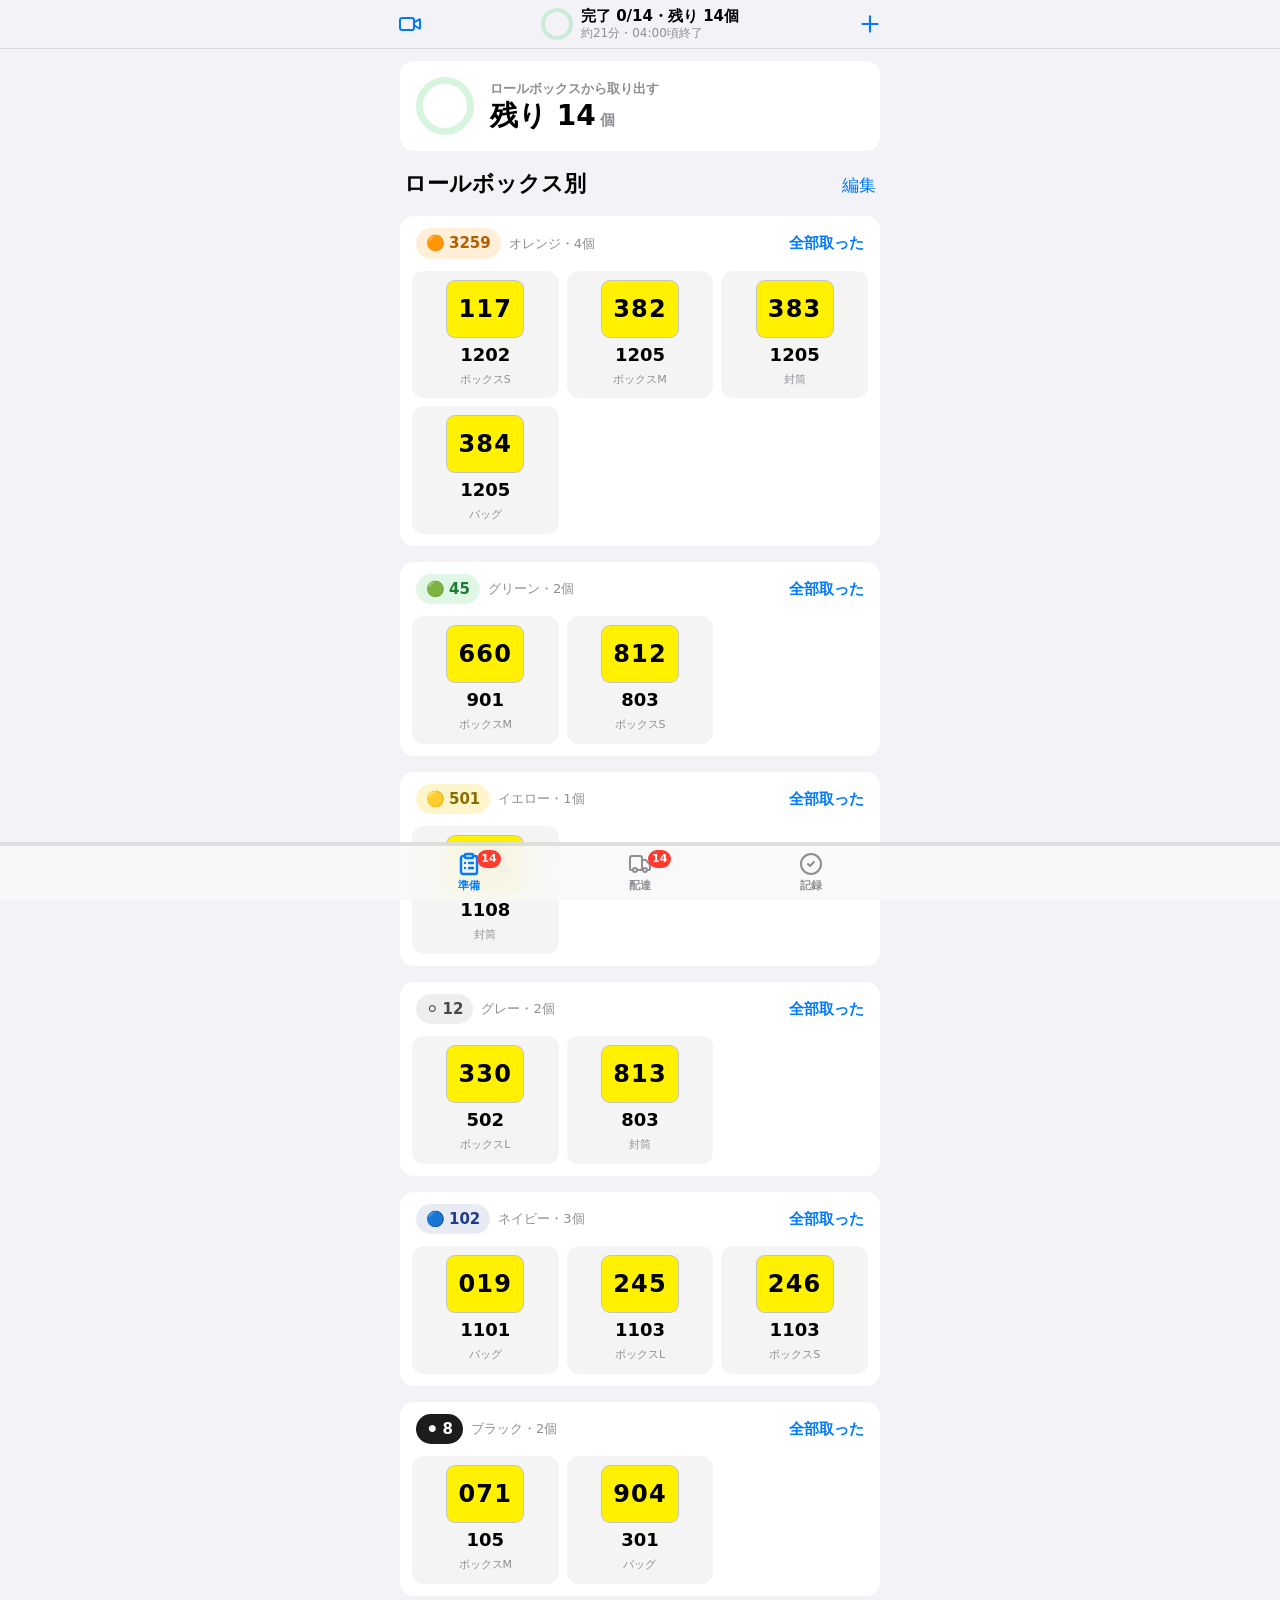
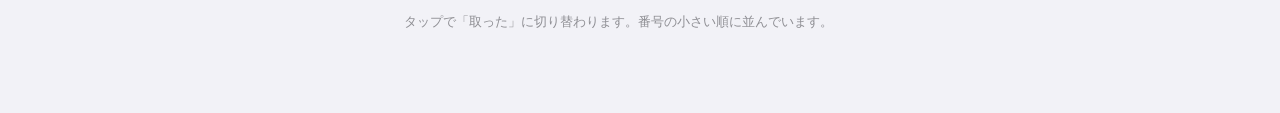
==== index.html @ 6742ce2b "Publish 階数別配達 Co-Authored-By: Claude Opus 5.5 <noreply@anthropic.com> Claude-Session: https://claude" ====
<!doctype html>
<html lang="ja">
  <head>
    <meta charset="UTF-8" />
    <meta name="viewport" content="width=device-width, initial-scale=1, viewport-fit=cover" />
    <meta name="theme-color" content="#F2F2F7" media="(prefers-color-scheme: light)" />
    <meta name="theme-color" content="#000000" media="(prefers-color-scheme: dark)" />
    <!-- iPhone で「ホーム画面に追加」するとアプリのように全画面で開く -->
    <meta name="apple-mobile-web-app-capable" content="yes" />
    <meta name="mobile-web-app-capable" content="yes" />
    <meta name="apple-mobile-web-app-status-bar-style" content="default" />
    <meta name="apple-mobile-web-app-title" content="階数別配達" />
    <link rel="apple-touch-icon" href="./apple-touch-icon.png" />
    <link rel="icon" type="image/svg+xml" href="./icon.svg" />
    <link rel="manifest" href="./manifest.webmanifest" />
    <title>階数別配達</title>
    <script type="module" crossorigin src="./assets/index-P7y5shmk.js"></script>
    <link rel="stylesheet" crossorigin href="./assets/index-oR_0Ncq6.css">
  </head>
  <body>
    <div id="root"></div>
  </body>
</html>
---- assets/index-oR_0Ncq6.css ----
*,:before,:after{--tw-border-spacing-x: 0;--tw-border-spacing-y: 0;--tw-translate-x: 0;--tw-translate-y: 0;--tw-rotate: 0;--tw-skew-x: 0;--tw-skew-y: 0;--tw-scale-x: 1;--tw-scale-y: 1;--tw-pan-x: ;--tw-pan-y: ;--tw-pinch-zoom: ;--tw-scroll-snap-strictness: proximity;--tw-gradient-from-position: ;--tw-gradient-via-position: ;--tw-gradient-to-position: ;--tw-ordinal: ;--tw-slashed-zero: ;--tw-numeric-figure: ;--tw-numeric-spacing: ;--tw-numeric-fraction: ;--tw-ring-inset: ;--tw-ring-offset-width: 0px;--tw-ring-offset-color: #fff;--tw-ring-color: rgb(59 130 246 / .5);--tw-ring-offset-shadow: 0 0 #0000;--tw-ring-shadow: 0 0 #0000;--tw-shadow: 0 0 #0000;--tw-shadow-colored: 0 0 #0000;--tw-blur: ;--tw-brightness: ;--tw-contrast: ;--tw-grayscale: ;--tw-hue-rotate: ;--tw-invert: ;--tw-saturate: ;--tw-sepia: ;--tw-drop-shadow: ;--tw-backdrop-blur: ;--tw-backdrop-brightness: ;--tw-backdrop-contrast: ;--tw-backdrop-grayscale: ;--tw-backdrop-hue-rotate: ;--tw-backdrop-invert: ;--tw-backdrop-opacity: ;--tw-backdrop-saturate: ;--tw-backdrop-sepia: ;--tw-contain-size: ;--tw-contain-layout: ;--tw-contain-paint: ;--tw-contain-style: }::backdrop{--tw-border-spacing-x: 0;--tw-border-spacing-y: 0;--tw-translate-x: 0;--tw-translate-y: 0;--tw-rotate: 0;--tw-skew-x: 0;--tw-skew-y: 0;--tw-scale-x: 1;--tw-scale-y: 1;--tw-pan-x: ;--tw-pan-y: ;--tw-pinch-zoom: ;--tw-scroll-snap-strictness: proximity;--tw-gradient-from-position: ;--tw-gradient-via-position: ;--tw-gradient-to-position: ;--tw-ordinal: ;--tw-slashed-zero: ;--tw-numeric-figure: ;--tw-numeric-spacing: ;--tw-numeric-fraction: ;--tw-ring-inset: ;--tw-ring-offset-width: 0px;--tw-ring-offset-color: #fff;--tw-ring-color: rgb(59 130 246 / .5);--tw-ring-offset-shadow: 0 0 #0000;--tw-ring-shadow: 0 0 #0000;--tw-shadow: 0 0 #0000;--tw-shadow-colored: 0 0 #0000;--tw-blur: ;--tw-brightness: ;--tw-contrast: ;--tw-grayscale: ;--tw-hue-rotate: ;--tw-invert: ;--tw-saturate: ;--tw-sepia: ;--tw-drop-shadow: ;--tw-backdrop-blur: ;--tw-backdrop-brightness: ;--tw-backdrop-contrast: ;--tw-backdrop-grayscale: ;--tw-backdrop-hue-rotate: ;--tw-backdrop-invert: ;--tw-backdrop-opacity: ;--tw-backdrop-saturate: ;--tw-backdrop-sepia: ;--tw-contain-size: ;--tw-contain-layout: ;--tw-contain-paint: ;--tw-contain-style: }*,:before,:after{box-sizing:border-box;border-width:0;border-style:solid;border-color:#e5e7eb}:before,:after{--tw-content: ""}html,:host{line-height:1.5;-webkit-text-size-adjust:100%;-moz-tab-size:4;-o-tab-size:4;tab-size:4;font-family:ui-sans-serif,system-ui,sans-serif,"Apple Color Emoji","Segoe UI Emoji",Segoe UI Symbol,"Noto Color Emoji";font-feature-settings:normal;font-variation-settings:normal;-webkit-tap-highlight-color:transparent}body{margin:0;line-height:inherit}hr{height:0;color:inherit;border-top-width:1px}abbr:where([title]){-webkit-text-decoration:underline dotted;text-decoration:underline dotted}h1,h2,h3,h4,h5,h6{font-size:inherit;font-weight:inherit}a{color:inherit;text-decoration:inherit}b,strong{font-weight:bolder}code,kbd,samp,pre{font-family:ui-monospace,SFMono-Regular,Menlo,Monaco,Consolas,Liberation Mono,Courier New,monospace;font-feature-settings:normal;font-variation-settings:normal;font-size:1em}small{font-size:80%}sub,sup{font-size:75%;line-height:0;position:relative;vertical-align:baseline}sub{bottom:-.25em}sup{top:-.5em}table{text-indent:0;border-color:inherit;border-collapse:collapse}button,input,optgroup,select,textarea{font-family:inherit;font-feature-settings:inherit;font-variation-settings:inherit;font-size:100%;font-weight:inherit;line-height:inherit;letter-spacing:inherit;color:inherit;margin:0;padding:0}button,select{text-transform:none}button,input:where([type=button]),input:where([type=reset]),input:where([type=submit]){-webkit-appearance:button;background-color:transparent;background-image:none}:-moz-focusring{outline:auto}:-moz-ui-invalid{box-shadow:none}progress{vertical-align:baseline}::-webkit-inner-spin-button,::-webkit-outer-spin-button{height:auto}[type=search]{-webkit-appearance:textfield;outline-offset:-2px}::-webkit-search-decoration{-webkit-appearance:none}::-webkit-file-upload-button{-webkit-appearance:button;font:inherit}summary{display:list-item}blockquote,dl,dd,h1,h2,h3,h4,h5,h6,hr,figure,p,pre{margin:0}fieldset{margin:0;padding:0}legend{padding:0}ol,ul,menu{list-style:none;margin:0;padding:0}dialog{padding:0}textarea{resize:vertical}input::-moz-placeholder,textarea::-moz-placeholder{opacity:1;color:#9ca3af}input::placeholder,textarea::placeholder{opacity:1;color:#9ca3af}button,[role=button]{cursor:pointer}:disabled{cursor:default}img,svg,video,canvas,audio,iframe,embed,object{display:block;vertical-align:middle}img,video{max-width:100%;height:auto}[hidden]:where(:not([hidden=until-found])){display:none}.fixed{position:fixed}.absolute{position:absolute}.relative{position:relative}.sticky{position:sticky}.inset-0{top:0;right:0;bottom:0;left:0}.inset-x-0{left:0;right:0}.-left-1\.5{left:-.375rem}.-top-1\.5{top:-.375rem}.bottom-0{bottom:0}.left-1\/2{left:50%}.left-\[22px\]{left:22px}.left-\[2px\]{left:2px}.right-1\.5{right:.375rem}.top-0{top:0}.top-1{top:.25rem}.top-1\.5{top:.375rem}.top-\[2px\]{top:2px}.z-10{z-index:10}.z-30{z-index:30}.z-40{z-index:40}.z-50{z-index:50}.-mx-5{margin-left:-1.25rem;margin-right:-1.25rem}.mx-auto{margin-left:auto;margin-right:auto}.my-1\.5{margin-top:.375rem;margin-bottom:.375rem}.my-3{margin-top:.75rem;margin-bottom:.75rem}.mb-3{margin-bottom:.75rem}.ml-1{margin-left:.25rem}.ml-2{margin-left:.5rem}.mr-3{margin-right:.75rem}.mt-0\.5{margin-top:.125rem}.mt-1{margin-top:.25rem}.mt-2{margin-top:.5rem}.mt-3{margin-top:.75rem}.mt-4{margin-top:1rem}.block{display:block}.inline{display:inline}.flex{display:flex}.inline-flex{display:inline-flex}.grid{display:grid}.contents{display:contents}.hidden{display:none}.h-10{height:2.5rem}.h-11{height:2.75rem}.h-12{height:3rem}.h-14{height:3.5rem}.h-16{height:4rem}.h-6{height:1.5rem}.h-7{height:1.75rem}.h-8{height:2rem}.h-9{height:2.25rem}.h-\[27px\]{height:27px}.h-\[31px\]{height:31px}.h-\[3px\]{height:3px}.h-\[50px\]{height:50px}.h-\[54px\]{height:54px}.h-\[5px\]{height:5px}.h-full{height:100%}.max-h-\[94vh\]{max-height:94vh}.min-h-\[48px\]{min-height:48px}.min-h-screen{min-height:100vh}.w-11{width:2.75rem}.w-12{width:3rem}.w-16{width:4rem}.w-24{width:6rem}.w-6{width:1.5rem}.w-7{width:1.75rem}.w-9{width:2.25rem}.w-\[27px\]{width:27px}.w-\[4\.5rem\]{width:4.5rem}.w-\[51px\]{width:51px}.w-\[calc\(100\%\+2\.5rem\)\]{width:calc(100% + 2.5rem)}.w-\[calc\(100\%-2rem\)\]{width:calc(100% - 2rem)}.w-full{width:100%}.w-px{width:1px}.min-w-0{min-width:0px}.min-w-\[1\.25rem\]{min-width:1.25rem}.min-w-\[18px\]{min-width:18px}.min-w-\[3rem\]{min-width:3rem}.min-w-\[4\.75rem\]{min-width:4.75rem}.max-w-\[320px\]{max-width:320px}.max-w-lg{max-width:32rem}.max-w-md{max-width:28rem}.flex-1{flex:1 1 0%}.shrink-0{flex-shrink:0}.-translate-x-1\/2{--tw-translate-x: -50%;transform:translate(var(--tw-translate-x),var(--tw-translate-y)) rotate(var(--tw-rotate)) skew(var(--tw-skew-x)) skewY(var(--tw-skew-y)) scaleX(var(--tw-scale-x)) scaleY(var(--tw-scale-y))}.rotate-90{--tw-rotate: 90deg;transform:translate(var(--tw-translate-x),var(--tw-translate-y)) rotate(var(--tw-rotate)) skew(var(--tw-skew-x)) skewY(var(--tw-skew-y)) scaleX(var(--tw-scale-x)) scaleY(var(--tw-scale-y))}.transform{transform:translate(var(--tw-translate-x),var(--tw-translate-y)) rotate(var(--tw-rotate)) skew(var(--tw-skew-x)) skewY(var(--tw-skew-y)) scaleX(var(--tw-scale-x)) scaleY(var(--tw-scale-y))}@keyframes spin{to{transform:rotate(360deg)}}.animate-spin{animation:spin 1s linear infinite}.cursor-pointer{cursor:pointer}.resize-none{resize:none}.grid-cols-2{grid-template-columns:repeat(2,minmax(0,1fr))}.grid-cols-3{grid-template-columns:repeat(3,minmax(0,1fr))}.grid-cols-\[1fr_auto_1fr\]{grid-template-columns:1fr auto 1fr}.flex-col{flex-direction:column}.flex-wrap{flex-wrap:wrap}.items-start{align-items:flex-start}.items-end{align-items:flex-end}.items-center{align-items:center}.items-baseline{align-items:baseline}.justify-end{justify-content:flex-end}.justify-center{justify-content:center}.justify-between{justify-content:space-between}.gap-0\.5{gap:.125rem}.gap-1{gap:.25rem}.gap-1\.5{gap:.375rem}.gap-2{gap:.5rem}.gap-3{gap:.75rem}.gap-4{gap:1rem}.gap-\[2px\]{gap:2px}.space-y-1\.5>:not([hidden])~:not([hidden]){--tw-space-y-reverse: 0;margin-top:calc(.375rem * calc(1 - var(--tw-space-y-reverse)));margin-bottom:calc(.375rem * var(--tw-space-y-reverse))}.space-y-2>:not([hidden])~:not([hidden]){--tw-space-y-reverse: 0;margin-top:calc(.5rem * calc(1 - var(--tw-space-y-reverse)));margin-bottom:calc(.5rem * var(--tw-space-y-reverse))}.space-y-3>:not([hidden])~:not([hidden]){--tw-space-y-reverse: 0;margin-top:calc(.75rem * calc(1 - var(--tw-space-y-reverse)));margin-bottom:calc(.75rem * var(--tw-space-y-reverse))}.space-y-4>:not([hidden])~:not([hidden]){--tw-space-y-reverse: 0;margin-top:calc(1rem * calc(1 - var(--tw-space-y-reverse)));margin-bottom:calc(1rem * var(--tw-space-y-reverse))}.space-y-6>:not([hidden])~:not([hidden]){--tw-space-y-reverse: 0;margin-top:calc(1.5rem * calc(1 - var(--tw-space-y-reverse)));margin-bottom:calc(1.5rem * var(--tw-space-y-reverse))}.divide-y>:not([hidden])~:not([hidden]){--tw-divide-y-reverse: 0;border-top-width:calc(1px * calc(1 - var(--tw-divide-y-reverse)));border-bottom-width:calc(1px * var(--tw-divide-y-reverse))}.divide-black\/\[0\.08\]>:not([hidden])~:not([hidden]){border-color:#00000014}.justify-self-start{justify-self:start}.justify-self-end{justify-self:end}.overflow-hidden{overflow:hidden}.overflow-x-auto{overflow-x:auto}.overflow-y-auto{overflow-y:auto}.truncate{overflow:hidden;text-overflow:ellipsis;white-space:nowrap}.rounded-\[10px\]{border-radius:10px}.rounded-\[12px\]{border-radius:12px}.rounded-\[14px\]{border-radius:14px}.rounded-\[20px\]{border-radius:20px}.rounded-\[8px\]{border-radius:8px}.rounded-full{border-radius:9999px}.rounded-t-\[14px\]{border-top-left-radius:14px;border-top-right-radius:14px}.border{border-width:1px}.border-2{border-width:2px}.border-b{border-bottom-width:1px}.border-t{border-top-width:1px}.border-\[\#007AFF\]{--tw-border-opacity: 1;border-color:rgb(0 122 255 / var(--tw-border-opacity, 1))}.border-\[\#FF9500\]{--tw-border-opacity: 1;border-color:rgb(255 149 0 / var(--tw-border-opacity, 1))}.border-black\/10{border-color:#0000001a}.border-orange-200{--tw-border-opacity: 1;border-color:rgb(254 215 170 / var(--tw-border-opacity, 1))}.bg-\[\#007AFF\]{--tw-bg-opacity: 1;background-color:rgb(0 122 255 / var(--tw-bg-opacity, 1))}.bg-\[\#007AFF\]\/10{background-color:#007aff1a}.bg-\[\#1C1C1E\]{--tw-bg-opacity: 1;background-color:rgb(28 28 30 / var(--tw-bg-opacity, 1))}.bg-\[\#1C1C1E\]\/90{background-color:#1c1c1ee6}.bg-\[\#1E3A8A\]\/10{background-color:#1e3a8a1a}.bg-\[\#30B0C7\]{--tw-bg-opacity: 1;background-color:rgb(48 176 199 / var(--tw-bg-opacity, 1))}.bg-\[\#30B0C7\]\/15{background-color:#30b0c726}.bg-\[\#34C759\]{--tw-bg-opacity: 1;background-color:rgb(52 199 89 / var(--tw-bg-opacity, 1))}.bg-\[\#34C759\]\/10{background-color:#34c7591a}.bg-\[\#34C759\]\/15{background-color:#34c75926}.bg-\[\#5856D6\]{--tw-bg-opacity: 1;background-color:rgb(88 86 214 / var(--tw-bg-opacity, 1))}.bg-\[\#767680\]\/20{background-color:#76768033}.bg-\[\#767680\]\/\[0\.06\]{background-color:#7676800f}.bg-\[\#767680\]\/\[0\.08\]{background-color:#76768014}.bg-\[\#767680\]\/\[0\.12\]{background-color:#7676801f}.bg-\[\#8E8E93\]\/15{background-color:#8e8e9326}.bg-\[\#C7C7CC\]{--tw-bg-opacity: 1;background-color:rgb(199 199 204 / var(--tw-bg-opacity, 1))}.bg-\[\#E9E9EB\]{--tw-bg-opacity: 1;background-color:rgb(233 233 235 / var(--tw-bg-opacity, 1))}.bg-\[\#F2F2F7\]{--tw-bg-opacity: 1;background-color:rgb(242 242 247 / var(--tw-bg-opacity, 1))}.bg-\[\#F2F2F7\]\/85{background-color:#f2f2f7d9}.bg-\[\#F2F2F7\]\/90{background-color:#f2f2f7e6}.bg-\[\#F9F9F9\]\/90{background-color:#f9f9f9e6}.bg-\[\#FF3B30\]{--tw-bg-opacity: 1;background-color:rgb(255 59 48 / var(--tw-bg-opacity, 1))}.bg-\[\#FF3B30\]\/10{background-color:#ff3b301a}.bg-\[\#FF9500\]{--tw-bg-opacity: 1;background-color:rgb(255 149 0 / var(--tw-bg-opacity, 1))}.bg-\[\#FF9500\]\/10{background-color:#ff95001a}.bg-\[\#FF9500\]\/15{background-color:#ff950026}.bg-\[\#FFCC00\]\/20{background-color:#fc03}.bg-\[\#fff100\]{--tw-bg-opacity: 1;background-color:rgb(255 241 0 / var(--tw-bg-opacity, 1))}.bg-black\/15{background-color:#00000026}.bg-black\/40{background-color:#0006}.bg-orange-50{--tw-bg-opacity: 1;background-color:rgb(255 247 237 / var(--tw-bg-opacity, 1))}.bg-transparent{background-color:transparent}.bg-white{--tw-bg-opacity: 1;background-color:rgb(255 255 255 / var(--tw-bg-opacity, 1))}.bg-white\/25{background-color:#ffffff40}.bg-white\/95{background-color:#fffffff2}.p-2{padding:.5rem}.p-3{padding:.75rem}.p-4{padding:1rem}.p-6{padding:1.5rem}.p-\[3px\]{padding:3px}.px-1{padding-left:.25rem;padding-right:.25rem}.px-1\.5{padding-left:.375rem;padding-right:.375rem}.px-2{padding-left:.5rem;padding-right:.5rem}.px-2\.5{padding-left:.625rem;padding-right:.625rem}.px-3{padding-left:.75rem;padding-right:.75rem}.px-4{padding-left:1rem;padding-right:1rem}.px-5{padding-left:1.25rem;padding-right:1.25rem}.py-0\.5{padding-top:.125rem;padding-bottom:.125rem}.py-1{padding-top:.25rem;padding-bottom:.25rem}.py-2{padding-top:.5rem;padding-bottom:.5rem}.py-2\.5{padding-top:.625rem;padding-bottom:.625rem}.py-3{padding-top:.75rem;padding-bottom:.75rem}.pb-1{padding-bottom:.25rem}.pb-1\.5{padding-bottom:.375rem}.pb-10{padding-bottom:2.5rem}.pb-2{padding-bottom:.5rem}.pb-3{padding-bottom:.75rem}.pb-\[calc\(env\(safe-area-inset-bottom\)\+8px\)\]{padding-bottom:calc(env(safe-area-inset-bottom) + 8px)}.pb-\[env\(safe-area-inset-bottom\)\]{padding-bottom:env(safe-area-inset-bottom)}.pt-1{padding-top:.25rem}.pt-1\.5{padding-top:.375rem}.pt-16{padding-top:4rem}.pt-2{padding-top:.5rem}.pt-3{padding-top:.75rem}.pt-5{padding-top:1.25rem}.pt-\[env\(safe-area-inset-top\)\]{padding-top:env(safe-area-inset-top)}.text-left{text-align:left}.text-center{text-align:center}.text-right{text-align:right}.font-mono{font-family:ui-monospace,SFMono-Regular,Menlo,Monaco,Consolas,Liberation Mono,Courier New,monospace}.text-2xl{font-size:1.5rem;line-height:2rem}.text-\[11px\]{font-size:11px}.text-\[12px\]{font-size:12px}.text-\[13px\]{font-size:13px}.text-\[14px\]{font-size:14px}.text-\[15px\]{font-size:15px}.text-\[16px\]{font-size:16px}.text-\[17px\]{font-size:17px}.text-\[18px\]{font-size:18px}.text-\[20px\]{font-size:20px}.text-\[22px\]{font-size:22px}.text-\[24px\]{font-size:24px}.text-\[28px\]{font-size:28px}.text-\[34px\]{font-size:34px}.text-\[40px\]{font-size:40px}.text-\[44px\]{font-size:44px}.text-\[48px\]{font-size:48px}.font-black{font-weight:900}.font-bold{font-weight:700}.font-semibold{font-weight:600}.tabular-nums{--tw-numeric-spacing: tabular-nums;font-variant-numeric:var(--tw-ordinal) var(--tw-slashed-zero) var(--tw-numeric-figure) var(--tw-numeric-spacing) var(--tw-numeric-fraction)}.leading-5{line-height:1.25rem}.leading-\[18px\]{line-height:18px}.leading-none{line-height:1}.leading-snug{line-height:1.375}.leading-tight{line-height:1.25}.tracking-tight{letter-spacing:-.025em}.tracking-wider{letter-spacing:.05em}.text-\[\#0062CC\]{--tw-text-opacity: 1;color:rgb(0 98 204 / var(--tw-text-opacity, 1))}.text-\[\#007AFF\]{--tw-text-opacity: 1;color:rgb(0 122 255 / var(--tw-text-opacity, 1))}.text-\[\#0E7C8C\]{--tw-text-opacity: 1;color:rgb(14 124 140 / var(--tw-text-opacity, 1))}.text-\[\#1E3A8A\]{--tw-text-opacity: 1;color:rgb(30 58 138 / var(--tw-text-opacity, 1))}.text-\[\#1E7B34\]{--tw-text-opacity: 1;color:rgb(30 123 52 / var(--tw-text-opacity, 1))}.text-\[\#34C759\]{--tw-text-opacity: 1;color:rgb(52 199 89 / var(--tw-text-opacity, 1))}.text-\[\#3C3C43\]{--tw-text-opacity: 1;color:rgb(60 60 67 / var(--tw-text-opacity, 1))}.text-\[\#3C3C43\]\/70{color:#3c3c43b3}.text-\[\#48484A\]{--tw-text-opacity: 1;color:rgb(72 72 74 / var(--tw-text-opacity, 1))}.text-\[\#8A6D00\]{--tw-text-opacity: 1;color:rgb(138 109 0 / var(--tw-text-opacity, 1))}.text-\[\#8E8E93\]{--tw-text-opacity: 1;color:rgb(142 142 147 / var(--tw-text-opacity, 1))}.text-\[\#AF52DE\]{--tw-text-opacity: 1;color:rgb(175 82 222 / var(--tw-text-opacity, 1))}.text-\[\#B35F00\]{--tw-text-opacity: 1;color:rgb(179 95 0 / var(--tw-text-opacity, 1))}.text-\[\#C7C7CC\]{--tw-text-opacity: 1;color:rgb(199 199 204 / var(--tw-text-opacity, 1))}.text-\[\#D70015\]{--tw-text-opacity: 1;color:rgb(215 0 21 / var(--tw-text-opacity, 1))}.text-\[\#FF3B30\]{--tw-text-opacity: 1;color:rgb(255 59 48 / var(--tw-text-opacity, 1))}.text-\[\#FFD60A\]{--tw-text-opacity: 1;color:rgb(255 214 10 / var(--tw-text-opacity, 1))}.text-black{--tw-text-opacity: 1;color:rgb(0 0 0 / var(--tw-text-opacity, 1))}.text-orange-900{--tw-text-opacity: 1;color:rgb(124 45 18 / var(--tw-text-opacity, 1))}.text-white{--tw-text-opacity: 1;color:rgb(255 255 255 / var(--tw-text-opacity, 1))}.antialiased{-webkit-font-smoothing:antialiased;-moz-osx-font-smoothing:grayscale}.opacity-40{opacity:.4}.opacity-50{opacity:.5}.shadow{--tw-shadow: 0 1px 3px 0 rgb(0 0 0 / .1), 0 1px 2px -1px rgb(0 0 0 / .1);--tw-shadow-colored: 0 1px 3px 0 var(--tw-shadow-color), 0 1px 2px -1px var(--tw-shadow-color);box-shadow:var(--tw-ring-offset-shadow, 0 0 #0000),var(--tw-ring-shadow, 0 0 #0000),var(--tw-shadow)}.shadow-2xl{--tw-shadow: 0 25px 50px -12px rgb(0 0 0 / .25);--tw-shadow-colored: 0 25px 50px -12px var(--tw-shadow-color);box-shadow:var(--tw-ring-offset-shadow, 0 0 #0000),var(--tw-ring-shadow, 0 0 #0000),var(--tw-shadow)}.shadow-\[0_1px_2px_rgba\(0\,0\,0\,0\.04\)\]{--tw-shadow: 0 1px 2px rgba(0,0,0,.04);--tw-shadow-colored: 0 1px 2px var(--tw-shadow-color);box-shadow:var(--tw-ring-offset-shadow, 0 0 #0000),var(--tw-ring-shadow, 0 0 #0000),var(--tw-shadow)}.shadow-sm{--tw-shadow: 0 1px 2px 0 rgb(0 0 0 / .05);--tw-shadow-colored: 0 1px 2px 0 var(--tw-shadow-color);box-shadow:var(--tw-ring-offset-shadow, 0 0 #0000),var(--tw-ring-shadow, 0 0 #0000),var(--tw-shadow)}.shadow-xl{--tw-shadow: 0 20px 25px -5px rgb(0 0 0 / .1), 0 8px 10px -6px rgb(0 0 0 / .1);--tw-shadow-colored: 0 20px 25px -5px var(--tw-shadow-color), 0 8px 10px -6px var(--tw-shadow-color);box-shadow:var(--tw-ring-offset-shadow, 0 0 #0000),var(--tw-ring-shadow, 0 0 #0000),var(--tw-shadow)}.outline-none{outline:2px solid transparent;outline-offset:2px}.ring-1{--tw-ring-offset-shadow: var(--tw-ring-inset) 0 0 0 var(--tw-ring-offset-width) var(--tw-ring-offset-color);--tw-ring-shadow: var(--tw-ring-inset) 0 0 0 calc(1px + var(--tw-ring-offset-width)) var(--tw-ring-color);box-shadow:var(--tw-ring-offset-shadow),var(--tw-ring-shadow),var(--tw-shadow, 0 0 #0000)}.ring-black\/20{--tw-ring-color: rgb(0 0 0 / .2)}.filter{filter:var(--tw-blur) var(--tw-brightness) var(--tw-contrast) var(--tw-grayscale) var(--tw-hue-rotate) var(--tw-invert) var(--tw-saturate) var(--tw-sepia) var(--tw-drop-shadow)}.backdrop-blur-sm{--tw-backdrop-blur: blur(4px);-webkit-backdrop-filter:var(--tw-backdrop-blur) var(--tw-backdrop-brightness) var(--tw-backdrop-contrast) var(--tw-backdrop-grayscale) var(--tw-backdrop-hue-rotate) var(--tw-backdrop-invert) var(--tw-backdrop-opacity) var(--tw-backdrop-saturate) var(--tw-backdrop-sepia);backdrop-filter:var(--tw-backdrop-blur) var(--tw-backdrop-brightness) var(--tw-backdrop-contrast) var(--tw-backdrop-grayscale) var(--tw-backdrop-hue-rotate) var(--tw-backdrop-invert) var(--tw-backdrop-opacity) var(--tw-backdrop-saturate) var(--tw-backdrop-sepia)}.backdrop-blur-xl{--tw-backdrop-blur: blur(24px);-webkit-backdrop-filter:var(--tw-backdrop-blur) var(--tw-backdrop-brightness) var(--tw-backdrop-contrast) var(--tw-backdrop-grayscale) var(--tw-backdrop-hue-rotate) var(--tw-backdrop-invert) var(--tw-backdrop-opacity) var(--tw-backdrop-saturate) var(--tw-backdrop-sepia);backdrop-filter:var(--tw-backdrop-blur) var(--tw-backdrop-brightness) var(--tw-backdrop-contrast) var(--tw-backdrop-grayscale) var(--tw-backdrop-hue-rotate) var(--tw-backdrop-invert) var(--tw-backdrop-opacity) var(--tw-backdrop-saturate) var(--tw-backdrop-sepia)}.transition{transition-property:color,background-color,border-color,text-decoration-color,fill,stroke,opacity,box-shadow,transform,filter,backdrop-filter;transition-timing-function:cubic-bezier(.4,0,.2,1);transition-duration:.15s}.transition-all{transition-property:all;transition-timing-function:cubic-bezier(.4,0,.2,1);transition-duration:.15s}.duration-500{transition-duration:.5s}.\[scrollbar-width\:none\]{scrollbar-width:none}body{background:#f2f2f7}@media (prefers-color-scheme: dark){body{background:#000}}.placeholder\:text-\[\#C7C7CC\]::-moz-placeholder{--tw-text-opacity: 1;color:rgb(199 199 204 / var(--tw-text-opacity, 1))}.placeholder\:text-\[\#C7C7CC\]::placeholder{--tw-text-opacity: 1;color:rgb(199 199 204 / var(--tw-text-opacity, 1))}.placeholder\:text-black\/30::-moz-placeholder{color:#0000004d}.placeholder\:text-black\/30::placeholder{color:#0000004d}.active\:scale-95:active{--tw-scale-x: .95;--tw-scale-y: .95;transform:translate(var(--tw-translate-x),var(--tw-translate-y)) rotate(var(--tw-rotate)) skew(var(--tw-skew-x)) skewY(var(--tw-skew-y)) scaleX(var(--tw-scale-x)) scaleY(var(--tw-scale-y))}.active\:scale-\[0\.98\]:active{--tw-scale-x: .98;--tw-scale-y: .98;transform:translate(var(--tw-translate-x),var(--tw-translate-y)) rotate(var(--tw-rotate)) skew(var(--tw-skew-x)) skewY(var(--tw-skew-y)) scaleX(var(--tw-scale-x)) scaleY(var(--tw-scale-y))}.active\:bg-\[\#E5E5EA\]:active{--tw-bg-opacity: 1;background-color:rgb(229 229 234 / var(--tw-bg-opacity, 1))}.active\:bg-black\/10:active{background-color:#0000001a}.active\:bg-black\/5:active{background-color:#0000000d}.active\:opacity-50:active{opacity:.5}.active\:opacity-60:active{opacity:.6}.active\:opacity-80:active{opacity:.8}.disabled\:text-\[\#C7C7CC\]:disabled{--tw-text-opacity: 1;color:rgb(199 199 204 / var(--tw-text-opacity, 1))}.disabled\:opacity-30:disabled{opacity:.3}.disabled\:opacity-40:disabled{opacity:.4}@media (prefers-color-scheme: dark){.dark\:divide-white\/10>:not([hidden])~:not([hidden]){border-color:#ffffff1a}.dark\:border-orange-400\/30{border-color:#fb923c4d}.dark\:border-white\/10{border-color:#ffffff1a}.dark\:border-white\/15{border-color:#ffffff26}.dark\:bg-\[\#1C1C1E\]{--tw-bg-opacity: 1;background-color:rgb(28 28 30 / var(--tw-bg-opacity, 1))}.dark\:bg-\[\#1C1C1E\]\/90{background-color:#1c1c1ee6}.dark\:bg-\[\#2C2C2E\]{--tw-bg-opacity: 1;background-color:rgb(44 44 46 / var(--tw-bg-opacity, 1))}.dark\:bg-\[\#2C2C2E\]\/95{background-color:#2c2c2ef2}.dark\:bg-\[\#39393D\]{--tw-bg-opacity: 1;background-color:rgb(57 57 61 / var(--tw-bg-opacity, 1))}.dark\:bg-\[\#3A3A3C\]\/95{background-color:#3a3a3cf2}.dark\:bg-\[\#3B82F6\]\/20{background-color:#3b82f633}.dark\:bg-\[\#48484A\]{--tw-bg-opacity: 1;background-color:rgb(72 72 74 / var(--tw-bg-opacity, 1))}.dark\:bg-\[\#636366\]{--tw-bg-opacity: 1;background-color:rgb(99 99 102 / var(--tw-bg-opacity, 1))}.dark\:bg-\[\#767680\]\/15{background-color:#76768026}.dark\:bg-\[\#767680\]\/20{background-color:#76768033}.dark\:bg-\[\#767680\]\/25{background-color:#76768040}.dark\:bg-black{--tw-bg-opacity: 1;background-color:rgb(0 0 0 / var(--tw-bg-opacity, 1))}.dark\:bg-black\/80{background-color:#000c}.dark\:bg-orange-500\/15{background-color:#f9731626}.dark\:bg-white{--tw-bg-opacity: 1;background-color:rgb(255 255 255 / var(--tw-bg-opacity, 1))}.dark\:bg-white\/15{background-color:#ffffff26}.dark\:text-\[\#409CFF\]{--tw-text-opacity: 1;color:rgb(64 156 255 / var(--tw-text-opacity, 1))}.dark\:text-\[\#4CD964\]{--tw-text-opacity: 1;color:rgb(76 217 100 / var(--tw-text-opacity, 1))}.dark\:text-\[\#5FD3E4\]{--tw-text-opacity: 1;color:rgb(95 211 228 / var(--tw-text-opacity, 1))}.dark\:text-\[\#9DBBFF\]{--tw-text-opacity: 1;color:rgb(157 187 255 / var(--tw-text-opacity, 1))}.dark\:text-\[\#D1D1D6\]{--tw-text-opacity: 1;color:rgb(209 209 214 / var(--tw-text-opacity, 1))}.dark\:text-\[\#FF6961\]{--tw-text-opacity: 1;color:rgb(255 105 97 / var(--tw-text-opacity, 1))}.dark\:text-\[\#FFB340\]{--tw-text-opacity: 1;color:rgb(255 179 64 / var(--tw-text-opacity, 1))}.dark\:text-\[\#FFD60A\]{--tw-text-opacity: 1;color:rgb(255 214 10 / var(--tw-text-opacity, 1))}.dark\:text-black{--tw-text-opacity: 1;color:rgb(0 0 0 / var(--tw-text-opacity, 1))}.dark\:text-orange-200{--tw-text-opacity: 1;color:rgb(254 215 170 / var(--tw-text-opacity, 1))}.dark\:text-white{--tw-text-opacity: 1;color:rgb(255 255 255 / var(--tw-text-opacity, 1))}.dark\:text-white\/60{color:#fff9}.dark\:text-white\/80{color:#fffc}.dark\:placeholder\:text-\[\#636366\]::-moz-placeholder{--tw-text-opacity: 1;color:rgb(99 99 102 / var(--tw-text-opacity, 1))}.dark\:placeholder\:text-\[\#636366\]::placeholder{--tw-text-opacity: 1;color:rgb(99 99 102 / var(--tw-text-opacity, 1))}}
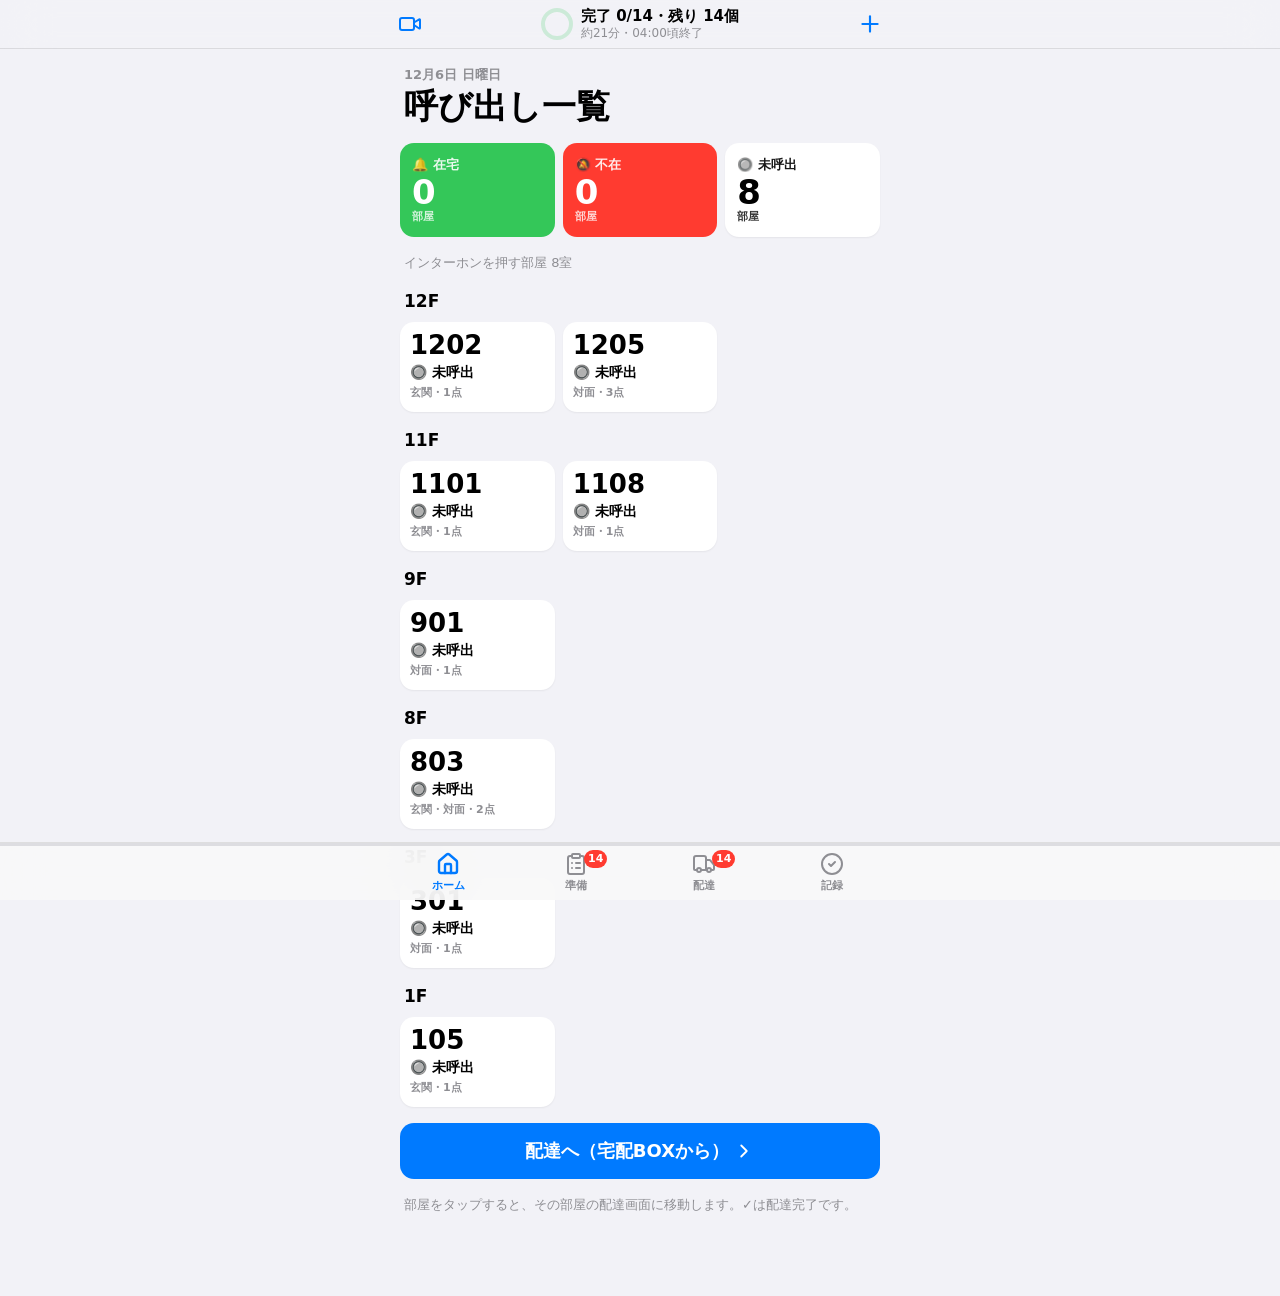
==== commit 3408b03a: "Publish 2026-10-02 23:52" ====
--- a/index.html
+++ b/index.html
@@ -14,8 +14,8 @@
     <link rel="icon" type="image/svg+xml" href="./icon.svg" />
     <link rel="manifest" href="./manifest.webmanifest" />
     <title>階数別配達</title>
-    <script type="module" crossorigin src="./assets/index-P7y5shmk.js"></script>
-    <link rel="stylesheet" crossorigin href="./assets/index-oR_0Ncq6.css">
+    <script type="module" crossorigin src="./assets/index-crag5P_1.js"></script>
+    <link rel="stylesheet" crossorigin href="./assets/index-Aq_hNvlo.css">
   </head>
   <body>
     <div id="root"></div>
--- a/assets/index-Aq_hNvlo.css
+++ b/assets/index-Aq_hNvlo.css
@@ -0,0 +1 @@
+*,:before,:after{--tw-border-spacing-x: 0;--tw-border-spacing-y: 0;--tw-translate-x: 0;--tw-translate-y: 0;--tw-rotate: 0;--tw-skew-x: 0;--tw-skew-y: 0;--tw-scale-x: 1;--tw-scale-y: 1;--tw-pan-x: ;--tw-pan-y: ;--tw-pinch-zoom: ;--tw-scroll-snap-strictness: proximity;--tw-gradient-from-position: ;--tw-gradient-via-position: ;--tw-gradient-to-position: ;--tw-ordinal: ;--tw-slashed-zero: ;--tw-numeric-figure: ;--tw-numeric-spacing: ;--tw-numeric-fraction: ;--tw-ring-inset: ;--tw-ring-offset-width: 0px;--tw-ring-offset-color: #fff;--tw-ring-color: rgb(59 130 246 / .5);--tw-ring-offset-shadow: 0 0 #0000;--tw-ring-shadow: 0 0 #0000;--tw-shadow: 0 0 #0000;--tw-shadow-colored: 0 0 #0000;--tw-blur: ;--tw-brightness: ;--tw-contrast: ;--tw-grayscale: ;--tw-hue-rotate: ;--tw-invert: ;--tw-saturate: ;--tw-sepia: ;--tw-drop-shadow: ;--tw-backdrop-blur: ;--tw-backdrop-brightness: ;--tw-backdrop-contrast: ;--tw-backdrop-grayscale: ;--tw-backdrop-hue-rotate: ;--tw-backdrop-invert: ;--tw-backdrop-opacity: ;--tw-backdrop-saturate: ;--tw-backdrop-sepia: ;--tw-contain-size: ;--tw-contain-layout: ;--tw-contain-paint: ;--tw-contain-style: }::backdrop{--tw-border-spacing-x: 0;--tw-border-spacing-y: 0;--tw-translate-x: 0;--tw-translate-y: 0;--tw-rotate: 0;--tw-skew-x: 0;--tw-skew-y: 0;--tw-scale-x: 1;--tw-scale-y: 1;--tw-pan-x: ;--tw-pan-y: ;--tw-pinch-zoom: ;--tw-scroll-snap-strictness: proximity;--tw-gradient-from-position: ;--tw-gradient-via-position: ;--tw-gradient-to-position: ;--tw-ordinal: ;--tw-slashed-zero: ;--tw-numeric-figure: ;--tw-numeric-spacing: ;--tw-numeric-fraction: ;--tw-ring-inset: ;--tw-ring-offset-width: 0px;--tw-ring-offset-color: #fff;--tw-ring-color: rgb(59 130 246 / .5);--tw-ring-offset-shadow: 0 0 #0000;--tw-ring-shadow: 0 0 #0000;--tw-shadow: 0 0 #0000;--tw-shadow-colored: 0 0 #0000;--tw-blur: ;--tw-brightness: ;--tw-contrast: ;--tw-grayscale: ;--tw-hue-rotate: ;--tw-invert: ;--tw-saturate: ;--tw-sepia: ;--tw-drop-shadow: ;--tw-backdrop-blur: ;--tw-backdrop-brightness: ;--tw-backdrop-contrast: ;--tw-backdrop-grayscale: ;--tw-backdrop-hue-rotate: ;--tw-backdrop-invert: ;--tw-backdrop-opacity: ;--tw-backdrop-saturate: ;--tw-backdrop-sepia: ;--tw-contain-size: ;--tw-contain-layout: ;--tw-contain-paint: ;--tw-contain-style: }*,:before,:after{box-sizing:border-box;border-width:0;border-style:solid;border-color:#e5e7eb}:before,:after{--tw-content: ""}html,:host{line-height:1.5;-webkit-text-size-adjust:100%;-moz-tab-size:4;-o-tab-size:4;tab-size:4;font-family:ui-sans-serif,system-ui,sans-serif,"Apple Color Emoji","Segoe UI Emoji",Segoe UI Symbol,"Noto Color Emoji";font-feature-settings:normal;font-variation-settings:normal;-webkit-tap-highlight-color:transparent}body{margin:0;line-height:inherit}hr{height:0;color:inherit;border-top-width:1px}abbr:where([title]){-webkit-text-decoration:underline dotted;text-decoration:underline dotted}h1,h2,h3,h4,h5,h6{font-size:inherit;font-weight:inherit}a{color:inherit;text-decoration:inherit}b,strong{font-weight:bolder}code,kbd,samp,pre{font-family:ui-monospace,SFMono-Regular,Menlo,Monaco,Consolas,Liberation Mono,Courier New,monospace;font-feature-settings:normal;font-variation-settings:normal;font-size:1em}small{font-size:80%}sub,sup{font-size:75%;line-height:0;position:relative;vertical-align:baseline}sub{bottom:-.25em}sup{top:-.5em}table{text-indent:0;border-color:inherit;border-collapse:collapse}button,input,optgroup,select,textarea{font-family:inherit;font-feature-settings:inherit;font-variation-settings:inherit;font-size:100%;font-weight:inherit;line-height:inherit;letter-spacing:inherit;color:inherit;margin:0;padding:0}button,select{text-transform:none}button,input:where([type=button]),input:where([type=reset]),input:where([type=submit]){-webkit-appearance:button;background-color:transparent;background-image:none}:-moz-focusring{outline:auto}:-moz-ui-invalid{box-shadow:none}progress{vertical-align:baseline}::-webkit-inner-spin-button,::-webkit-outer-spin-button{height:auto}[type=search]{-webkit-appearance:textfield;outline-offset:-2px}::-webkit-search-decoration{-webkit-appearance:none}::-webkit-file-upload-button{-webkit-appearance:button;font:inherit}summary{display:list-item}blockquote,dl,dd,h1,h2,h3,h4,h5,h6,hr,figure,p,pre{margin:0}fieldset{margin:0;padding:0}legend{padding:0}ol,ul,menu{list-style:none;margin:0;padding:0}dialog{padding:0}textarea{resize:vertical}input::-moz-placeholder,textarea::-moz-placeholder{opacity:1;color:#9ca3af}input::placeholder,textarea::placeholder{opacity:1;color:#9ca3af}button,[role=button]{cursor:pointer}:disabled{cursor:default}img,svg,video,canvas,audio,iframe,embed,object{display:block;vertical-align:middle}img,video{max-width:100%;height:auto}[hidden]:where(:not([hidden=until-found])){display:none}.fixed{position:fixed}.absolute{position:absolute}.relative{position:relative}.sticky{position:sticky}.inset-0{top:0;right:0;bottom:0;left:0}.inset-x-0{left:0;right:0}.-left-1\.5{left:-.375rem}.-top-1\.5{top:-.375rem}.bottom-0{bottom:0}.bottom-2{bottom:.5rem}.left-1\/2{left:50%}.left-\[22px\]{left:22px}.left-\[2px\]{left:2px}.right-1\.5{right:.375rem}.right-2{right:.5rem}.top-0{top:0}.top-1{top:.25rem}.top-1\.5{top:.375rem}.top-\[2px\]{top:2px}.z-10{z-index:10}.z-30{z-index:30}.z-40{z-index:40}.z-50{z-index:50}.-mx-5{margin-left:-1.25rem;margin-right:-1.25rem}.mx-auto{margin-left:auto;margin-right:auto}.my-1\.5{margin-top:.375rem;margin-bottom:.375rem}.my-3{margin-top:.75rem;margin-bottom:.75rem}.mb-3{margin-bottom:.75rem}.ml-1{margin-left:.25rem}.ml-2{margin-left:.5rem}.mr-3{margin-right:.75rem}.mt-0\.5{margin-top:.125rem}.mt-1{margin-top:.25rem}.mt-2{margin-top:.5rem}.mt-3{margin-top:.75rem}.mt-4{margin-top:1rem}.block{display:block}.inline{display:inline}.flex{display:flex}.inline-flex{display:inline-flex}.grid{display:grid}.contents{display:contents}.hidden{display:none}.h-10{height:2.5rem}.h-11{height:2.75rem}.h-12{height:3rem}.h-14{height:3.5rem}.h-16{height:4rem}.h-6{height:1.5rem}.h-7{height:1.75rem}.h-8{height:2rem}.h-9{height:2.25rem}.h-\[27px\]{height:27px}.h-\[31px\]{height:31px}.h-\[3px\]{height:3px}.h-\[50px\]{height:50px}.h-\[54px\]{height:54px}.h-\[5px\]{height:5px}.h-full{height:100%}.max-h-\[94vh\]{max-height:94vh}.min-h-\[48px\]{min-height:48px}.min-h-screen{min-height:100vh}.w-11{width:2.75rem}.w-12{width:3rem}.w-16{width:4rem}.w-24{width:6rem}.w-6{width:1.5rem}.w-7{width:1.75rem}.w-9{width:2.25rem}.w-\[27px\]{width:27px}.w-\[4\.5rem\]{width:4.5rem}.w-\[51px\]{width:51px}.w-\[calc\(100\%\+2\.5rem\)\]{width:calc(100% + 2.5rem)}.w-\[calc\(100\%-2rem\)\]{width:calc(100% - 2rem)}.w-full{width:100%}.w-px{width:1px}.min-w-0{min-width:0px}.min-w-\[1\.25rem\]{min-width:1.25rem}.min-w-\[18px\]{min-width:18px}.min-w-\[3rem\]{min-width:3rem}.min-w-\[4\.75rem\]{min-width:4.75rem}.max-w-\[320px\]{max-width:320px}.max-w-lg{max-width:32rem}.max-w-md{max-width:28rem}.flex-1{flex:1 1 0%}.shrink-0{flex-shrink:0}.-translate-x-1\/2{--tw-translate-x: -50%;transform:translate(var(--tw-translate-x),var(--tw-translate-y)) rotate(var(--tw-rotate)) skew(var(--tw-skew-x)) skewY(var(--tw-skew-y)) scaleX(var(--tw-scale-x)) scaleY(var(--tw-scale-y))}.transform{transform:translate(var(--tw-translate-x),var(--tw-translate-y)) rotate(var(--tw-rotate)) skew(var(--tw-skew-x)) skewY(var(--tw-skew-y)) scaleX(var(--tw-scale-x)) scaleY(var(--tw-scale-y))}@keyframes spin{to{transform:rotate(360deg)}}.animate-spin{animation:spin 1s linear infinite}.cursor-pointer{cursor:pointer}.resize-none{resize:none}.list-decimal{list-style-type:decimal}.grid-cols-2{grid-template-columns:repeat(2,minmax(0,1fr))}.grid-cols-3{grid-template-columns:repeat(3,minmax(0,1fr))}.grid-cols-4{grid-template-columns:repeat(4,minmax(0,1fr))}.grid-cols-\[1fr_auto_1fr\]{grid-template-columns:1fr auto 1fr}.flex-col{flex-direction:column}.flex-wrap{flex-wrap:wrap}.items-start{align-items:flex-start}.items-end{align-items:flex-end}.items-center{align-items:center}.items-baseline{align-items:baseline}.justify-end{justify-content:flex-end}.justify-center{justify-content:center}.justify-between{justify-content:space-between}.gap-0\.5{gap:.125rem}.gap-1{gap:.25rem}.gap-1\.5{gap:.375rem}.gap-2{gap:.5rem}.gap-3{gap:.75rem}.gap-4{gap:1rem}.gap-\[2px\]{gap:2px}.space-y-1>:not([hidden])~:not([hidden]){--tw-space-y-reverse: 0;margin-top:calc(.25rem * calc(1 - var(--tw-space-y-reverse)));margin-bottom:calc(.25rem * var(--tw-space-y-reverse))}.space-y-1\.5>:not([hidden])~:not([hidden]){--tw-space-y-reverse: 0;margin-top:calc(.375rem * calc(1 - var(--tw-space-y-reverse)));margin-bottom:calc(.375rem * var(--tw-space-y-reverse))}.space-y-2>:not([hidden])~:not([hidden]){--tw-space-y-reverse: 0;margin-top:calc(.5rem * calc(1 - var(--tw-space-y-reverse)));margin-bottom:calc(.5rem * var(--tw-space-y-reverse))}.space-y-3>:not([hidden])~:not([hidden]){--tw-space-y-reverse: 0;margin-top:calc(.75rem * calc(1 - var(--tw-space-y-reverse)));margin-bottom:calc(.75rem * var(--tw-space-y-reverse))}.space-y-4>:not([hidden])~:not([hidden]){--tw-space-y-reverse: 0;margin-top:calc(1rem * calc(1 - var(--tw-space-y-reverse)));margin-bottom:calc(1rem * var(--tw-space-y-reverse))}.space-y-6>:not([hidden])~:not([hidden]){--tw-space-y-reverse: 0;margin-top:calc(1.5rem * calc(1 - var(--tw-space-y-reverse)));margin-bottom:calc(1.5rem * var(--tw-space-y-reverse))}.divide-y>:not([hidden])~:not([hidden]){--tw-divide-y-reverse: 0;border-top-width:calc(1px * calc(1 - var(--tw-divide-y-reverse)));border-bottom-width:calc(1px * var(--tw-divide-y-reverse))}.divide-black\/\[0\.08\]>:not([hidden])~:not([hidden]){border-color:#00000014}.justify-self-start{justify-self:start}.justify-self-end{justify-self:end}.overflow-hidden{overflow:hidden}.overflow-x-auto{overflow-x:auto}.overflow-y-auto{overflow-y:auto}.truncate{overflow:hidden;text-overflow:ellipsis;white-space:nowrap}.rounded-\[10px\]{border-radius:10px}.rounded-\[12px\]{border-radius:12px}.rounded-\[14px\]{border-radius:14px}.rounded-\[20px\]{border-radius:20px}.rounded-\[8px\]{border-radius:8px}.rounded-full{border-radius:9999px}.rounded-t-\[14px\]{border-top-left-radius:14px;border-top-right-radius:14px}.border{border-width:1px}.border-2{border-width:2px}.border-b{border-bottom-width:1px}.border-t{border-top-width:1px}.border-\[\#007AFF\]{--tw-border-opacity: 1;border-color:rgb(0 122 255 / var(--tw-border-opacity, 1))}.border-\[\#FF9500\]{--tw-border-opacity: 1;border-color:rgb(255 149 0 / var(--tw-border-opacity, 1))}.border-black\/10{border-color:#0000001a}.border-orange-200{--tw-border-opacity: 1;border-color:rgb(254 215 170 / var(--tw-border-opacity, 1))}.bg-\[\#007AFF\]{--tw-bg-opacity: 1;background-color:rgb(0 122 255 / var(--tw-bg-opacity, 1))}.bg-\[\#007AFF\]\/10{background-color:#007aff1a}.bg-\[\#1C1C1E\]{--tw-bg-opacity: 1;background-color:rgb(28 28 30 / var(--tw-bg-opacity, 1))}.bg-\[\#1C1C1E\]\/90{background-color:#1c1c1ee6}.bg-\[\#1E3A8A\]\/10{background-color:#1e3a8a1a}.bg-\[\#30B0C7\]{--tw-bg-opacity: 1;background-color:rgb(48 176 199 / var(--tw-bg-opacity, 1))}.bg-\[\#30B0C7\]\/15{background-color:#30b0c726}.bg-\[\#34C759\]{--tw-bg-opacity: 1;background-color:rgb(52 199 89 / var(--tw-bg-opacity, 1))}.bg-\[\#34C759\]\/10{background-color:#34c7591a}.bg-\[\#34C759\]\/15{background-color:#34c75926}.bg-\[\#5856D6\]{--tw-bg-opacity: 1;background-color:rgb(88 86 214 / var(--tw-bg-opacity, 1))}.bg-\[\#767680\]\/20{background-color:#76768033}.bg-\[\#767680\]\/\[0\.06\]{background-color:#7676800f}.bg-\[\#767680\]\/\[0\.08\]{background-color:#76768014}.bg-\[\#767680\]\/\[0\.12\]{background-color:#7676801f}.bg-\[\#8E8E93\]\/15{background-color:#8e8e9326}.bg-\[\#C7C7CC\]{--tw-bg-opacity: 1;background-color:rgb(199 199 204 / var(--tw-bg-opacity, 1))}.bg-\[\#E9E9EB\]{--tw-bg-opacity: 1;background-color:rgb(233 233 235 / var(--tw-bg-opacity, 1))}.bg-\[\#F2F2F7\]{--tw-bg-opacity: 1;background-color:rgb(242 242 247 / var(--tw-bg-opacity, 1))}.bg-\[\#F2F2F7\]\/85{background-color:#f2f2f7d9}.bg-\[\#F2F2F7\]\/90{background-color:#f2f2f7e6}.bg-\[\#F9F9F9\]\/90{background-color:#f9f9f9e6}.bg-\[\#FF3B30\]{--tw-bg-opacity: 1;background-color:rgb(255 59 48 / var(--tw-bg-opacity, 1))}.bg-\[\#FF3B30\]\/10{background-color:#ff3b301a}.bg-\[\#FF9500\]{--tw-bg-opacity: 1;background-color:rgb(255 149 0 / var(--tw-bg-opacity, 1))}.bg-\[\#FF9500\]\/10{background-color:#ff95001a}.bg-\[\#FF9500\]\/15{background-color:#ff950026}.bg-\[\#FFCC00\]\/20{background-color:#fc03}.bg-\[\#fff100\]{--tw-bg-opacity: 1;background-color:rgb(255 241 0 / var(--tw-bg-opacity, 1))}.bg-black\/15{background-color:#00000026}.bg-black\/40{background-color:#0006}.bg-orange-50{--tw-bg-opacity: 1;background-color:rgb(255 247 237 / var(--tw-bg-opacity, 1))}.bg-transparent{background-color:transparent}.bg-white{--tw-bg-opacity: 1;background-color:rgb(255 255 255 / var(--tw-bg-opacity, 1))}.bg-white\/25{background-color:#ffffff40}.bg-white\/95{background-color:#fffffff2}.p-2{padding:.5rem}.p-2\.5{padding:.625rem}.p-3{padding:.75rem}.p-4{padding:1rem}.p-6{padding:1.5rem}.p-\[3px\]{padding:3px}.px-1{padding-left:.25rem;padding-right:.25rem}.px-1\.5{padding-left:.375rem;padding-right:.375rem}.px-2{padding-left:.5rem;padding-right:.5rem}.px-2\.5{padding-left:.625rem;padding-right:.625rem}.px-3{padding-left:.75rem;padding-right:.75rem}.px-4{padding-left:1rem;padding-right:1rem}.px-5{padding-left:1.25rem;padding-right:1.25rem}.py-0\.5{padding-top:.125rem;padding-bottom:.125rem}.py-1{padding-top:.25rem;padding-bottom:.25rem}.py-1\.5{padding-top:.375rem;padding-bottom:.375rem}.py-2{padding-top:.5rem;padding-bottom:.5rem}.py-2\.5{padding-top:.625rem;padding-bottom:.625rem}.py-3{padding-top:.75rem;padding-bottom:.75rem}.py-6{padding-top:1.5rem;padding-bottom:1.5rem}.pb-1{padding-bottom:.25rem}.pb-1\.5{padding-bottom:.375rem}.pb-10{padding-bottom:2.5rem}.pb-2{padding-bottom:.5rem}.pb-3{padding-bottom:.75rem}.pb-\[calc\(env\(safe-area-inset-bottom\)\+8px\)\]{padding-bottom:calc(env(safe-area-inset-bottom) + 8px)}.pb-\[env\(safe-area-inset-bottom\)\]{padding-bottom:env(safe-area-inset-bottom)}.pl-3{padding-left:.75rem}.pl-5{padding-left:1.25rem}.pt-1{padding-top:.25rem}.pt-1\.5{padding-top:.375rem}.pt-16{padding-top:4rem}.pt-2{padding-top:.5rem}.pt-3{padding-top:.75rem}.pt-5{padding-top:1.25rem}.pt-\[env\(safe-area-inset-top\)\]{padding-top:env(safe-area-inset-top)}.text-left{text-align:left}.text-center{text-align:center}.text-right{text-align:right}.font-mono{font-family:ui-monospace,SFMono-Regular,Menlo,Monaco,Consolas,Liberation Mono,Courier New,monospace}.text-2xl{font-size:1.5rem;line-height:2rem}.text-\[11px\]{font-size:11px}.text-\[12px\]{font-size:12px}.text-\[13px\]{font-size:13px}.text-\[14px\]{font-size:14px}.text-\[15px\]{font-size:15px}.text-\[16px\]{font-size:16px}.text-\[17px\]{font-size:17px}.text-\[18px\]{font-size:18px}.text-\[20px\]{font-size:20px}.text-\[22px\]{font-size:22px}.text-\[24px\]{font-size:24px}.text-\[26px\]{font-size:26px}.text-\[28px\]{font-size:28px}.text-\[34px\]{font-size:34px}.text-\[40px\]{font-size:40px}.text-\[44px\]{font-size:44px}.text-\[48px\]{font-size:48px}.font-black{font-weight:900}.font-bold{font-weight:700}.font-semibold{font-weight:600}.tabular-nums{--tw-numeric-spacing: tabular-nums;font-variant-numeric:var(--tw-ordinal) var(--tw-slashed-zero) var(--tw-numeric-figure) var(--tw-numeric-spacing) var(--tw-numeric-fraction)}.leading-5{line-height:1.25rem}.leading-\[18px\]{line-height:18px}.leading-none{line-height:1}.leading-relaxed{line-height:1.625}.leading-snug{line-height:1.375}.leading-tight{line-height:1.25}.tracking-tight{letter-spacing:-.025em}.tracking-wider{letter-spacing:.05em}.text-\[\#0062CC\]{--tw-text-opacity: 1;color:rgb(0 98 204 / var(--tw-text-opacity, 1))}.text-\[\#007AFF\]{--tw-text-opacity: 1;color:rgb(0 122 255 / var(--tw-text-opacity, 1))}.text-\[\#0E7C8C\]{--tw-text-opacity: 1;color:rgb(14 124 140 / var(--tw-text-opacity, 1))}.text-\[\#1E3A8A\]{--tw-text-opacity: 1;color:rgb(30 58 138 / var(--tw-text-opacity, 1))}.text-\[\#1E7B34\]{--tw-text-opacity: 1;color:rgb(30 123 52 / var(--tw-text-opacity, 1))}.text-\[\#34C759\]{--tw-text-opacity: 1;color:rgb(52 199 89 / var(--tw-text-opacity, 1))}.text-\[\#3C3C43\]{--tw-text-opacity: 1;color:rgb(60 60 67 / var(--tw-text-opacity, 1))}.text-\[\#3C3C43\]\/70{color:#3c3c43b3}.text-\[\#48484A\]{--tw-text-opacity: 1;color:rgb(72 72 74 / var(--tw-text-opacity, 1))}.text-\[\#8A6D00\]{--tw-text-opacity: 1;color:rgb(138 109 0 / var(--tw-text-opacity, 1))}.text-\[\#8E8E93\]{--tw-text-opacity: 1;color:rgb(142 142 147 / var(--tw-text-opacity, 1))}.text-\[\#B35F00\]{--tw-text-opacity: 1;color:rgb(179 95 0 / var(--tw-text-opacity, 1))}.text-\[\#C7C7CC\]{--tw-text-opacity: 1;color:rgb(199 199 204 / var(--tw-text-opacity, 1))}.text-\[\#D70015\]{--tw-text-opacity: 1;color:rgb(215 0 21 / var(--tw-text-opacity, 1))}.text-\[\#FF3B30\]{--tw-text-opacity: 1;color:rgb(255 59 48 / var(--tw-text-opacity, 1))}.text-\[\#FF9500\]{--tw-text-opacity: 1;color:rgb(255 149 0 / var(--tw-text-opacity, 1))}.text-\[\#FFD60A\]{--tw-text-opacity: 1;color:rgb(255 214 10 / var(--tw-text-opacity, 1))}.text-black{--tw-text-opacity: 1;color:rgb(0 0 0 / var(--tw-text-opacity, 1))}.text-orange-900{--tw-text-opacity: 1;color:rgb(124 45 18 / var(--tw-text-opacity, 1))}.text-white{--tw-text-opacity: 1;color:rgb(255 255 255 / var(--tw-text-opacity, 1))}.antialiased{-webkit-font-smoothing:antialiased;-moz-osx-font-smoothing:grayscale}.opacity-40{opacity:.4}.opacity-50{opacity:.5}.opacity-80{opacity:.8}.opacity-85{opacity:.85}.opacity-90{opacity:.9}.shadow{--tw-shadow: 0 1px 3px 0 rgb(0 0 0 / .1), 0 1px 2px -1px rgb(0 0 0 / .1);--tw-shadow-colored: 0 1px 3px 0 var(--tw-shadow-color), 0 1px 2px -1px var(--tw-shadow-color);box-shadow:var(--tw-ring-offset-shadow, 0 0 #0000),var(--tw-ring-shadow, 0 0 #0000),var(--tw-shadow)}.shadow-2xl{--tw-shadow: 0 25px 50px -12px rgb(0 0 0 / .25);--tw-shadow-colored: 0 25px 50px -12px var(--tw-shadow-color);box-shadow:var(--tw-ring-offset-shadow, 0 0 #0000),var(--tw-ring-shadow, 0 0 #0000),var(--tw-shadow)}.shadow-\[0_1px_2px_rgba\(0\,0\,0\,0\.04\)\]{--tw-shadow: 0 1px 2px rgba(0,0,0,.04);--tw-shadow-colored: 0 1px 2px var(--tw-shadow-color);box-shadow:var(--tw-ring-offset-shadow, 0 0 #0000),var(--tw-ring-shadow, 0 0 #0000),var(--tw-shadow)}.shadow-\[0_1px_2px_rgba\(0\,0\,0\,0\.06\)\]{--tw-shadow: 0 1px 2px rgba(0,0,0,.06);--tw-shadow-colored: 0 1px 2px var(--tw-shadow-color);box-shadow:var(--tw-ring-offset-shadow, 0 0 #0000),var(--tw-ring-shadow, 0 0 #0000),var(--tw-shadow)}.shadow-sm{--tw-shadow: 0 1px 2px 0 rgb(0 0 0 / .05);--tw-shadow-colored: 0 1px 2px 0 var(--tw-shadow-color);box-shadow:var(--tw-ring-offset-shadow, 0 0 #0000),var(--tw-ring-shadow, 0 0 #0000),var(--tw-shadow)}.shadow-xl{--tw-shadow: 0 20px 25px -5px rgb(0 0 0 / .1), 0 8px 10px -6px rgb(0 0 0 / .1);--tw-shadow-colored: 0 20px 25px -5px var(--tw-shadow-color), 0 8px 10px -6px var(--tw-shadow-color);box-shadow:var(--tw-ring-offset-shadow, 0 0 #0000),var(--tw-ring-shadow, 0 0 #0000),var(--tw-shadow)}.outline-none{outline:2px solid transparent;outline-offset:2px}.ring-1{--tw-ring-offset-shadow: var(--tw-ring-inset) 0 0 0 var(--tw-ring-offset-width) var(--tw-ring-offset-color);--tw-ring-shadow: var(--tw-ring-inset) 0 0 0 calc(1px + var(--tw-ring-offset-width)) var(--tw-ring-color);box-shadow:var(--tw-ring-offset-shadow),var(--tw-ring-shadow),var(--tw-shadow, 0 0 #0000)}.ring-4{--tw-ring-offset-shadow: var(--tw-ring-inset) 0 0 0 var(--tw-ring-offset-width) var(--tw-ring-offset-color);--tw-ring-shadow: var(--tw-ring-inset) 0 0 0 calc(4px + var(--tw-ring-offset-width)) var(--tw-ring-color);box-shadow:var(--tw-ring-offset-shadow),var(--tw-ring-shadow),var(--tw-shadow, 0 0 #0000)}.ring-\[\#007AFF\]{--tw-ring-opacity: 1;--tw-ring-color: rgb(0 122 255 / var(--tw-ring-opacity, 1))}.ring-black\/20{--tw-ring-color: rgb(0 0 0 / .2)}.filter{filter:var(--tw-blur) var(--tw-brightness) var(--tw-contrast) var(--tw-grayscale) var(--tw-hue-rotate) var(--tw-invert) var(--tw-saturate) var(--tw-sepia) var(--tw-drop-shadow)}.backdrop-blur-sm{--tw-backdrop-blur: blur(4px);-webkit-backdrop-filter:var(--tw-backdrop-blur) var(--tw-backdrop-brightness) var(--tw-backdrop-contrast) var(--tw-backdrop-grayscale) var(--tw-backdrop-hue-rotate) var(--tw-backdrop-invert) var(--tw-backdrop-opacity) var(--tw-backdrop-saturate) var(--tw-backdrop-sepia);backdrop-filter:var(--tw-backdrop-blur) var(--tw-backdrop-brightness) var(--tw-backdrop-contrast) var(--tw-backdrop-grayscale) var(--tw-backdrop-hue-rotate) var(--tw-backdrop-invert) var(--tw-backdrop-opacity) var(--tw-backdrop-saturate) var(--tw-backdrop-sepia)}.backdrop-blur-xl{--tw-backdrop-blur: blur(24px);-webkit-backdrop-filter:var(--tw-backdrop-blur) var(--tw-backdrop-brightness) var(--tw-backdrop-contrast) var(--tw-backdrop-grayscale) var(--tw-backdrop-hue-rotate) var(--tw-backdrop-invert) var(--tw-backdrop-opacity) var(--tw-backdrop-saturate) var(--tw-backdrop-sepia);backdrop-filter:var(--tw-backdrop-blur) var(--tw-backdrop-brightness) var(--tw-backdrop-contrast) var(--tw-backdrop-grayscale) var(--tw-backdrop-hue-rotate) var(--tw-backdrop-invert) var(--tw-backdrop-opacity) var(--tw-backdrop-saturate) var(--tw-backdrop-sepia)}.transition{transition-property:color,background-color,border-color,text-decoration-color,fill,stroke,opacity,box-shadow,transform,filter,backdrop-filter;transition-timing-function:cubic-bezier(.4,0,.2,1);transition-duration:.15s}.transition-all{transition-property:all;transition-timing-function:cubic-bezier(.4,0,.2,1);transition-duration:.15s}.duration-500{transition-duration:.5s}.\[scrollbar-width\:none\]{scrollbar-width:none}body{background:#f2f2f7}@media (prefers-color-scheme: dark){body{background:#000}}.placeholder\:text-\[\#C7C7CC\]::-moz-placeholder{--tw-text-opacity: 1;color:rgb(199 199 204 / var(--tw-text-opacity, 1))}.placeholder\:text-\[\#C7C7CC\]::placeholder{--tw-text-opacity: 1;color:rgb(199 199 204 / var(--tw-text-opacity, 1))}.placeholder\:text-black\/30::-moz-placeholder{color:#0000004d}.placeholder\:text-black\/30::placeholder{color:#0000004d}.active\:scale-95:active{--tw-scale-x: .95;--tw-scale-y: .95;transform:translate(var(--tw-translate-x),var(--tw-translate-y)) rotate(var(--tw-rotate)) skew(var(--tw-skew-x)) skewY(var(--tw-skew-y)) scaleX(var(--tw-scale-x)) scaleY(var(--tw-scale-y))}.active\:scale-\[0\.98\]:active{--tw-scale-x: .98;--tw-scale-y: .98;transform:translate(var(--tw-translate-x),var(--tw-translate-y)) rotate(var(--tw-rotate)) skew(var(--tw-skew-x)) skewY(var(--tw-skew-y)) scaleX(var(--tw-scale-x)) scaleY(var(--tw-scale-y))}.active\:bg-\[\#E5E5EA\]:active{--tw-bg-opacity: 1;background-color:rgb(229 229 234 / var(--tw-bg-opacity, 1))}.active\:bg-black\/10:active{background-color:#0000001a}.active\:bg-black\/5:active{background-color:#0000000d}.active\:opacity-50:active{opacity:.5}.active\:opacity-60:active{opacity:.6}.active\:opacity-80:active{opacity:.8}.disabled\:text-\[\#C7C7CC\]:disabled{--tw-text-opacity: 1;color:rgb(199 199 204 / var(--tw-text-opacity, 1))}.disabled\:opacity-30:disabled{opacity:.3}.disabled\:opacity-40:disabled{opacity:.4}@media (prefers-color-scheme: dark){.dark\:divide-white\/10>:not([hidden])~:not([hidden]){border-color:#ffffff1a}.dark\:border-orange-400\/30{border-color:#fb923c4d}.dark\:border-white\/10{border-color:#ffffff1a}.dark\:border-white\/15{border-color:#ffffff26}.dark\:bg-\[\#1C1C1E\]{--tw-bg-opacity: 1;background-color:rgb(28 28 30 / var(--tw-bg-opacity, 1))}.dark\:bg-\[\#1C1C1E\]\/90{background-color:#1c1c1ee6}.dark\:bg-\[\#2C2C2E\]{--tw-bg-opacity: 1;background-color:rgb(44 44 46 / var(--tw-bg-opacity, 1))}.dark\:bg-\[\#2C2C2E\]\/95{background-color:#2c2c2ef2}.dark\:bg-\[\#39393D\]{--tw-bg-opacity: 1;background-color:rgb(57 57 61 / var(--tw-bg-opacity, 1))}.dark\:bg-\[\#3A3A3C\]\/95{background-color:#3a3a3cf2}.dark\:bg-\[\#3B82F6\]\/20{background-color:#3b82f633}.dark\:bg-\[\#48484A\]{--tw-bg-opacity: 1;background-color:rgb(72 72 74 / var(--tw-bg-opacity, 1))}.dark\:bg-\[\#636366\]{--tw-bg-opacity: 1;background-color:rgb(99 99 102 / var(--tw-bg-opacity, 1))}.dark\:bg-\[\#767680\]\/15{background-color:#76768026}.dark\:bg-\[\#767680\]\/20{background-color:#76768033}.dark\:bg-\[\#767680\]\/25{background-color:#76768040}.dark\:bg-black{--tw-bg-opacity: 1;background-color:rgb(0 0 0 / var(--tw-bg-opacity, 1))}.dark\:bg-black\/80{background-color:#000c}.dark\:bg-orange-500\/15{background-color:#f9731626}.dark\:bg-white{--tw-bg-opacity: 1;background-color:rgb(255 255 255 / var(--tw-bg-opacity, 1))}.dark\:bg-white\/15{background-color:#ffffff26}.dark\:text-\[\#409CFF\]{--tw-text-opacity: 1;color:rgb(64 156 255 / var(--tw-text-opacity, 1))}.dark\:text-\[\#4CD964\]{--tw-text-opacity: 1;color:rgb(76 217 100 / var(--tw-text-opacity, 1))}.dark\:text-\[\#5FD3E4\]{--tw-text-opacity: 1;color:rgb(95 211 228 / var(--tw-text-opacity, 1))}.dark\:text-\[\#9DBBFF\]{--tw-text-opacity: 1;color:rgb(157 187 255 / var(--tw-text-opacity, 1))}.dark\:text-\[\#D1D1D6\]{--tw-text-opacity: 1;color:rgb(209 209 214 / var(--tw-text-opacity, 1))}.dark\:text-\[\#FF6961\]{--tw-text-opacity: 1;color:rgb(255 105 97 / var(--tw-text-opacity, 1))}.dark\:text-\[\#FFB340\]{--tw-text-opacity: 1;color:rgb(255 179 64 / var(--tw-text-opacity, 1))}.dark\:text-\[\#FFD60A\]{--tw-text-opacity: 1;color:rgb(255 214 10 / var(--tw-text-opacity, 1))}.dark\:text-black{--tw-text-opacity: 1;color:rgb(0 0 0 / var(--tw-text-opacity, 1))}.dark\:text-orange-200{--tw-text-opacity: 1;color:rgb(254 215 170 / var(--tw-text-opacity, 1))}.dark\:text-white{--tw-text-opacity: 1;color:rgb(255 255 255 / var(--tw-text-opacity, 1))}.dark\:text-white\/60{color:#fff9}.dark\:text-white\/80{color:#fffc}.dark\:placeholder\:text-\[\#636366\]::-moz-placeholder{--tw-text-opacity: 1;color:rgb(99 99 102 / var(--tw-text-opacity, 1))}.dark\:placeholder\:text-\[\#636366\]::placeholder{--tw-text-opacity: 1;color:rgb(99 99 102 / var(--tw-text-opacity, 1))}}
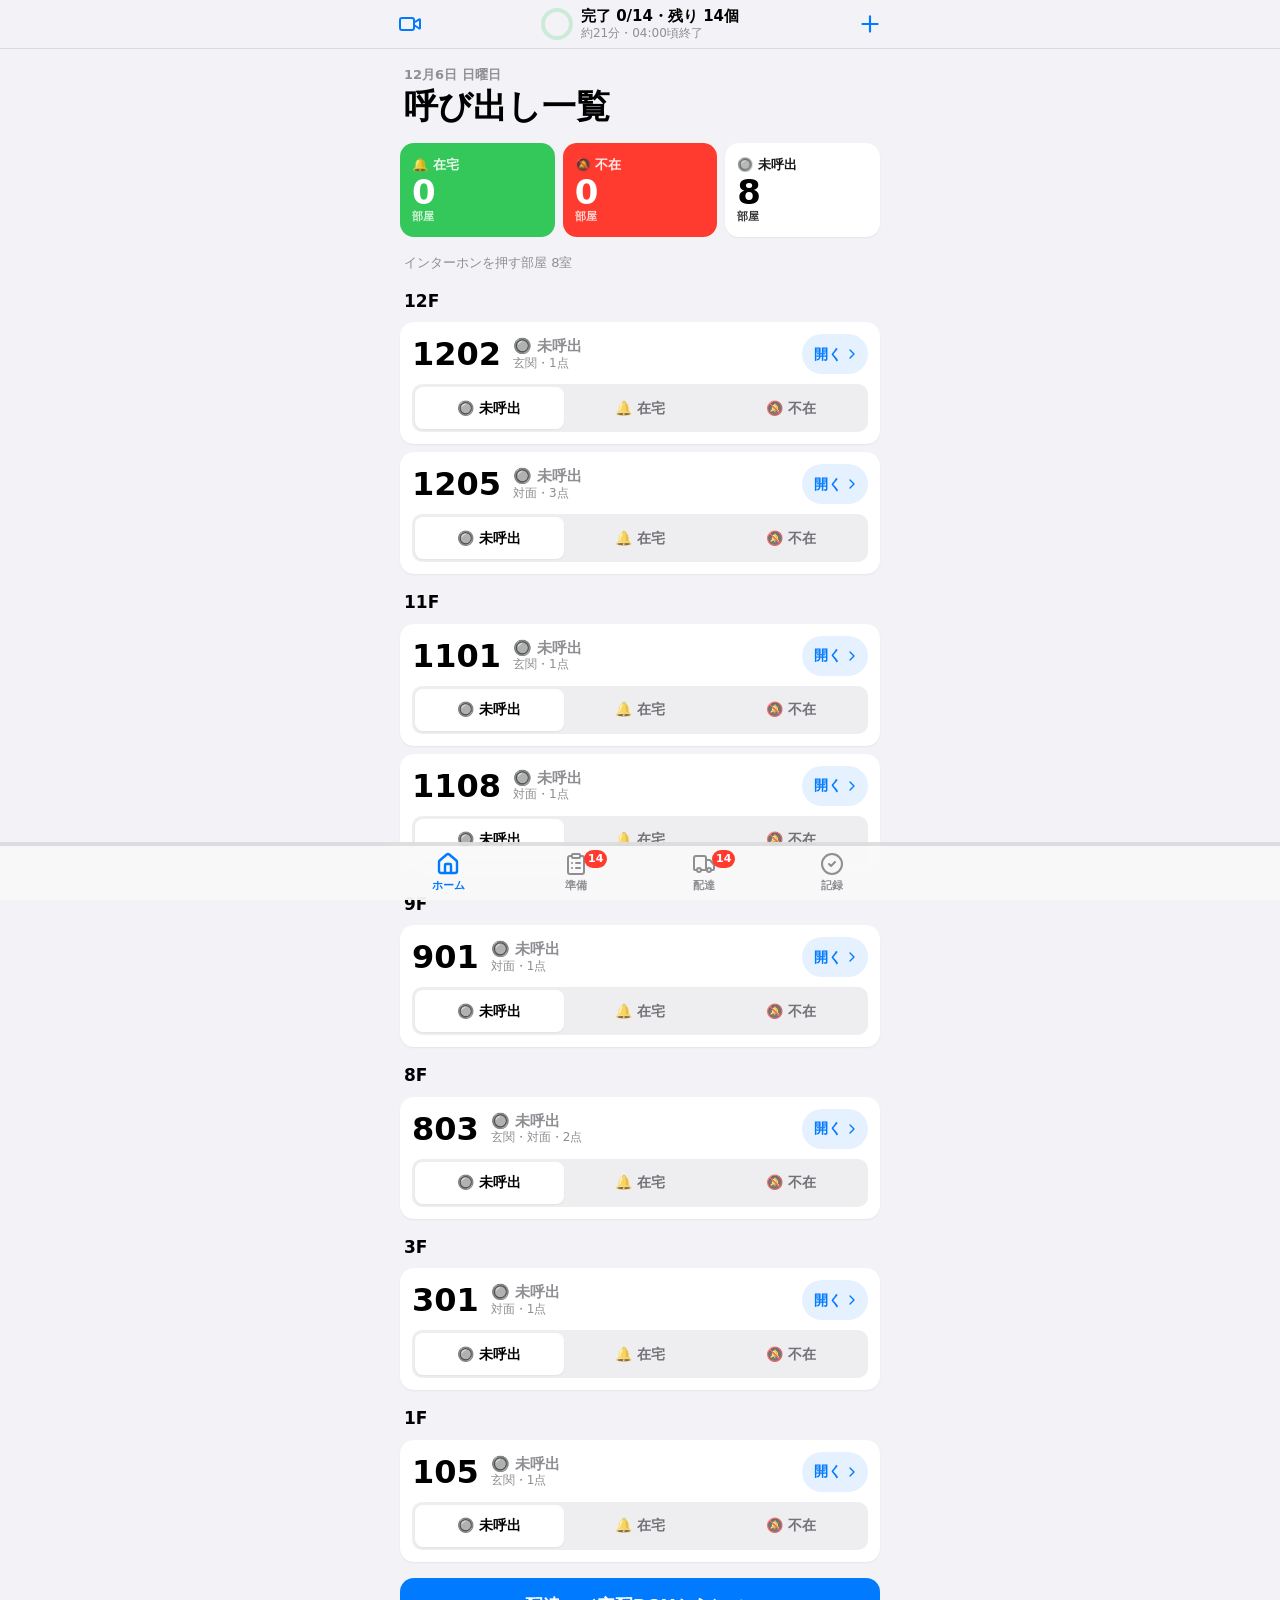
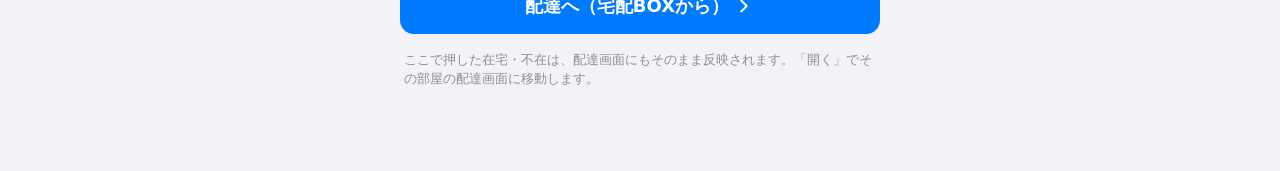
==== commit f859dcc3: "Publish 2026-10-02 23:54" ====
--- a/index.html
+++ b/index.html
@@ -14,8 +14,8 @@
     <link rel="icon" type="image/svg+xml" href="./icon.svg" />
     <link rel="manifest" href="./manifest.webmanifest" />
     <title>階数別配達</title>
-    <script type="module" crossorigin src="./assets/index-crag5P_1.js"></script>
-    <link rel="stylesheet" crossorigin href="./assets/index-Aq_hNvlo.css">
+    <script type="module" crossorigin src="./assets/index-CQZXjtga.js"></script>
+    <link rel="stylesheet" crossorigin href="./assets/index-DwI-gA-O.css">
   </head>
   <body>
     <div id="root"></div>
--- a/assets/index-DwI-gA-O.css
+++ b/assets/index-DwI-gA-O.css
@@ -0,0 +1 @@
+*,:before,:after{--tw-border-spacing-x: 0;--tw-border-spacing-y: 0;--tw-translate-x: 0;--tw-translate-y: 0;--tw-rotate: 0;--tw-skew-x: 0;--tw-skew-y: 0;--tw-scale-x: 1;--tw-scale-y: 1;--tw-pan-x: ;--tw-pan-y: ;--tw-pinch-zoom: ;--tw-scroll-snap-strictness: proximity;--tw-gradient-from-position: ;--tw-gradient-via-position: ;--tw-gradient-to-position: ;--tw-ordinal: ;--tw-slashed-zero: ;--tw-numeric-figure: ;--tw-numeric-spacing: ;--tw-numeric-fraction: ;--tw-ring-inset: ;--tw-ring-offset-width: 0px;--tw-ring-offset-color: #fff;--tw-ring-color: rgb(59 130 246 / .5);--tw-ring-offset-shadow: 0 0 #0000;--tw-ring-shadow: 0 0 #0000;--tw-shadow: 0 0 #0000;--tw-shadow-colored: 0 0 #0000;--tw-blur: ;--tw-brightness: ;--tw-contrast: ;--tw-grayscale: ;--tw-hue-rotate: ;--tw-invert: ;--tw-saturate: ;--tw-sepia: ;--tw-drop-shadow: ;--tw-backdrop-blur: ;--tw-backdrop-brightness: ;--tw-backdrop-contrast: ;--tw-backdrop-grayscale: ;--tw-backdrop-hue-rotate: ;--tw-backdrop-invert: ;--tw-backdrop-opacity: ;--tw-backdrop-saturate: ;--tw-backdrop-sepia: ;--tw-contain-size: ;--tw-contain-layout: ;--tw-contain-paint: ;--tw-contain-style: }::backdrop{--tw-border-spacing-x: 0;--tw-border-spacing-y: 0;--tw-translate-x: 0;--tw-translate-y: 0;--tw-rotate: 0;--tw-skew-x: 0;--tw-skew-y: 0;--tw-scale-x: 1;--tw-scale-y: 1;--tw-pan-x: ;--tw-pan-y: ;--tw-pinch-zoom: ;--tw-scroll-snap-strictness: proximity;--tw-gradient-from-position: ;--tw-gradient-via-position: ;--tw-gradient-to-position: ;--tw-ordinal: ;--tw-slashed-zero: ;--tw-numeric-figure: ;--tw-numeric-spacing: ;--tw-numeric-fraction: ;--tw-ring-inset: ;--tw-ring-offset-width: 0px;--tw-ring-offset-color: #fff;--tw-ring-color: rgb(59 130 246 / .5);--tw-ring-offset-shadow: 0 0 #0000;--tw-ring-shadow: 0 0 #0000;--tw-shadow: 0 0 #0000;--tw-shadow-colored: 0 0 #0000;--tw-blur: ;--tw-brightness: ;--tw-contrast: ;--tw-grayscale: ;--tw-hue-rotate: ;--tw-invert: ;--tw-saturate: ;--tw-sepia: ;--tw-drop-shadow: ;--tw-backdrop-blur: ;--tw-backdrop-brightness: ;--tw-backdrop-contrast: ;--tw-backdrop-grayscale: ;--tw-backdrop-hue-rotate: ;--tw-backdrop-invert: ;--tw-backdrop-opacity: ;--tw-backdrop-saturate: ;--tw-backdrop-sepia: ;--tw-contain-size: ;--tw-contain-layout: ;--tw-contain-paint: ;--tw-contain-style: }*,:before,:after{box-sizing:border-box;border-width:0;border-style:solid;border-color:#e5e7eb}:before,:after{--tw-content: ""}html,:host{line-height:1.5;-webkit-text-size-adjust:100%;-moz-tab-size:4;-o-tab-size:4;tab-size:4;font-family:ui-sans-serif,system-ui,sans-serif,"Apple Color Emoji","Segoe UI Emoji",Segoe UI Symbol,"Noto Color Emoji";font-feature-settings:normal;font-variation-settings:normal;-webkit-tap-highlight-color:transparent}body{margin:0;line-height:inherit}hr{height:0;color:inherit;border-top-width:1px}abbr:where([title]){-webkit-text-decoration:underline dotted;text-decoration:underline dotted}h1,h2,h3,h4,h5,h6{font-size:inherit;font-weight:inherit}a{color:inherit;text-decoration:inherit}b,strong{font-weight:bolder}code,kbd,samp,pre{font-family:ui-monospace,SFMono-Regular,Menlo,Monaco,Consolas,Liberation Mono,Courier New,monospace;font-feature-settings:normal;font-variation-settings:normal;font-size:1em}small{font-size:80%}sub,sup{font-size:75%;line-height:0;position:relative;vertical-align:baseline}sub{bottom:-.25em}sup{top:-.5em}table{text-indent:0;border-color:inherit;border-collapse:collapse}button,input,optgroup,select,textarea{font-family:inherit;font-feature-settings:inherit;font-variation-settings:inherit;font-size:100%;font-weight:inherit;line-height:inherit;letter-spacing:inherit;color:inherit;margin:0;padding:0}button,select{text-transform:none}button,input:where([type=button]),input:where([type=reset]),input:where([type=submit]){-webkit-appearance:button;background-color:transparent;background-image:none}:-moz-focusring{outline:auto}:-moz-ui-invalid{box-shadow:none}progress{vertical-align:baseline}::-webkit-inner-spin-button,::-webkit-outer-spin-button{height:auto}[type=search]{-webkit-appearance:textfield;outline-offset:-2px}::-webkit-search-decoration{-webkit-appearance:none}::-webkit-file-upload-button{-webkit-appearance:button;font:inherit}summary{display:list-item}blockquote,dl,dd,h1,h2,h3,h4,h5,h6,hr,figure,p,pre{margin:0}fieldset{margin:0;padding:0}legend{padding:0}ol,ul,menu{list-style:none;margin:0;padding:0}dialog{padding:0}textarea{resize:vertical}input::-moz-placeholder,textarea::-moz-placeholder{opacity:1;color:#9ca3af}input::placeholder,textarea::placeholder{opacity:1;color:#9ca3af}button,[role=button]{cursor:pointer}:disabled{cursor:default}img,svg,video,canvas,audio,iframe,embed,object{display:block;vertical-align:middle}img,video{max-width:100%;height:auto}[hidden]:where(:not([hidden=until-found])){display:none}.fixed{position:fixed}.absolute{position:absolute}.relative{position:relative}.sticky{position:sticky}.inset-0{top:0;right:0;bottom:0;left:0}.inset-x-0{left:0;right:0}.-left-1\.5{left:-.375rem}.-top-1\.5{top:-.375rem}.bottom-0{bottom:0}.left-1\/2{left:50%}.left-\[22px\]{left:22px}.left-\[2px\]{left:2px}.right-1\.5{right:.375rem}.top-0{top:0}.top-1{top:.25rem}.top-1\.5{top:.375rem}.top-\[2px\]{top:2px}.z-10{z-index:10}.z-30{z-index:30}.z-40{z-index:40}.z-50{z-index:50}.-mx-5{margin-left:-1.25rem;margin-right:-1.25rem}.mx-auto{margin-left:auto;margin-right:auto}.my-1\.5{margin-top:.375rem;margin-bottom:.375rem}.my-3{margin-top:.75rem;margin-bottom:.75rem}.mb-3{margin-bottom:.75rem}.ml-1{margin-left:.25rem}.ml-1\.5{margin-left:.375rem}.ml-2{margin-left:.5rem}.mr-3{margin-right:.75rem}.mt-0\.5{margin-top:.125rem}.mt-1{margin-top:.25rem}.mt-2{margin-top:.5rem}.mt-3{margin-top:.75rem}.mt-4{margin-top:1rem}.block{display:block}.inline{display:inline}.flex{display:flex}.inline-flex{display:inline-flex}.grid{display:grid}.contents{display:contents}.hidden{display:none}.h-10{height:2.5rem}.h-11{height:2.75rem}.h-12{height:3rem}.h-14{height:3.5rem}.h-16{height:4rem}.h-6{height:1.5rem}.h-7{height:1.75rem}.h-8{height:2rem}.h-9{height:2.25rem}.h-\[27px\]{height:27px}.h-\[31px\]{height:31px}.h-\[3px\]{height:3px}.h-\[50px\]{height:50px}.h-\[54px\]{height:54px}.h-\[5px\]{height:5px}.h-full{height:100%}.max-h-\[94vh\]{max-height:94vh}.min-h-\[48px\]{min-height:48px}.min-h-screen{min-height:100vh}.w-11{width:2.75rem}.w-12{width:3rem}.w-16{width:4rem}.w-24{width:6rem}.w-6{width:1.5rem}.w-7{width:1.75rem}.w-9{width:2.25rem}.w-\[27px\]{width:27px}.w-\[4\.5rem\]{width:4.5rem}.w-\[51px\]{width:51px}.w-\[calc\(100\%\+2\.5rem\)\]{width:calc(100% + 2.5rem)}.w-\[calc\(100\%-2rem\)\]{width:calc(100% - 2rem)}.w-full{width:100%}.w-px{width:1px}.min-w-0{min-width:0px}.min-w-\[1\.25rem\]{min-width:1.25rem}.min-w-\[18px\]{min-width:18px}.min-w-\[3rem\]{min-width:3rem}.min-w-\[4\.75rem\]{min-width:4.75rem}.max-w-\[320px\]{max-width:320px}.max-w-lg{max-width:32rem}.max-w-md{max-width:28rem}.flex-1{flex:1 1 0%}.shrink-0{flex-shrink:0}.-translate-x-1\/2{--tw-translate-x: -50%;transform:translate(var(--tw-translate-x),var(--tw-translate-y)) rotate(var(--tw-rotate)) skew(var(--tw-skew-x)) skewY(var(--tw-skew-y)) scaleX(var(--tw-scale-x)) scaleY(var(--tw-scale-y))}.transform{transform:translate(var(--tw-translate-x),var(--tw-translate-y)) rotate(var(--tw-rotate)) skew(var(--tw-skew-x)) skewY(var(--tw-skew-y)) scaleX(var(--tw-scale-x)) scaleY(var(--tw-scale-y))}@keyframes spin{to{transform:rotate(360deg)}}.animate-spin{animation:spin 1s linear infinite}.cursor-pointer{cursor:pointer}.resize-none{resize:none}.list-decimal{list-style-type:decimal}.grid-cols-2{grid-template-columns:repeat(2,minmax(0,1fr))}.grid-cols-3{grid-template-columns:repeat(3,minmax(0,1fr))}.grid-cols-4{grid-template-columns:repeat(4,minmax(0,1fr))}.grid-cols-\[1fr_auto_1fr\]{grid-template-columns:1fr auto 1fr}.flex-col{flex-direction:column}.flex-wrap{flex-wrap:wrap}.items-start{align-items:flex-start}.items-end{align-items:flex-end}.items-center{align-items:center}.items-baseline{align-items:baseline}.justify-end{justify-content:flex-end}.justify-center{justify-content:center}.justify-between{justify-content:space-between}.gap-0\.5{gap:.125rem}.gap-1{gap:.25rem}.gap-1\.5{gap:.375rem}.gap-2{gap:.5rem}.gap-3{gap:.75rem}.gap-4{gap:1rem}.gap-\[2px\]{gap:2px}.space-y-1>:not([hidden])~:not([hidden]){--tw-space-y-reverse: 0;margin-top:calc(.25rem * calc(1 - var(--tw-space-y-reverse)));margin-bottom:calc(.25rem * var(--tw-space-y-reverse))}.space-y-1\.5>:not([hidden])~:not([hidden]){--tw-space-y-reverse: 0;margin-top:calc(.375rem * calc(1 - var(--tw-space-y-reverse)));margin-bottom:calc(.375rem * var(--tw-space-y-reverse))}.space-y-2>:not([hidden])~:not([hidden]){--tw-space-y-reverse: 0;margin-top:calc(.5rem * calc(1 - var(--tw-space-y-reverse)));margin-bottom:calc(.5rem * var(--tw-space-y-reverse))}.space-y-2\.5>:not([hidden])~:not([hidden]){--tw-space-y-reverse: 0;margin-top:calc(.625rem * calc(1 - var(--tw-space-y-reverse)));margin-bottom:calc(.625rem * var(--tw-space-y-reverse))}.space-y-3>:not([hidden])~:not([hidden]){--tw-space-y-reverse: 0;margin-top:calc(.75rem * calc(1 - var(--tw-space-y-reverse)));margin-bottom:calc(.75rem * var(--tw-space-y-reverse))}.space-y-4>:not([hidden])~:not([hidden]){--tw-space-y-reverse: 0;margin-top:calc(1rem * calc(1 - var(--tw-space-y-reverse)));margin-bottom:calc(1rem * var(--tw-space-y-reverse))}.space-y-6>:not([hidden])~:not([hidden]){--tw-space-y-reverse: 0;margin-top:calc(1.5rem * calc(1 - var(--tw-space-y-reverse)));margin-bottom:calc(1.5rem * var(--tw-space-y-reverse))}.divide-y>:not([hidden])~:not([hidden]){--tw-divide-y-reverse: 0;border-top-width:calc(1px * calc(1 - var(--tw-divide-y-reverse)));border-bottom-width:calc(1px * var(--tw-divide-y-reverse))}.divide-black\/\[0\.08\]>:not([hidden])~:not([hidden]){border-color:#00000014}.justify-self-start{justify-self:start}.justify-self-end{justify-self:end}.overflow-hidden{overflow:hidden}.overflow-x-auto{overflow-x:auto}.overflow-y-auto{overflow-y:auto}.truncate{overflow:hidden;text-overflow:ellipsis;white-space:nowrap}.rounded-\[10px\]{border-radius:10px}.rounded-\[12px\]{border-radius:12px}.rounded-\[14px\]{border-radius:14px}.rounded-\[20px\]{border-radius:20px}.rounded-\[8px\]{border-radius:8px}.rounded-full{border-radius:9999px}.rounded-t-\[14px\]{border-top-left-radius:14px;border-top-right-radius:14px}.border{border-width:1px}.border-2{border-width:2px}.border-b{border-bottom-width:1px}.border-t{border-top-width:1px}.border-\[\#007AFF\]{--tw-border-opacity: 1;border-color:rgb(0 122 255 / var(--tw-border-opacity, 1))}.border-\[\#FF9500\]{--tw-border-opacity: 1;border-color:rgb(255 149 0 / var(--tw-border-opacity, 1))}.border-black\/10{border-color:#0000001a}.border-orange-200{--tw-border-opacity: 1;border-color:rgb(254 215 170 / var(--tw-border-opacity, 1))}.bg-\[\#007AFF\]{--tw-bg-opacity: 1;background-color:rgb(0 122 255 / var(--tw-bg-opacity, 1))}.bg-\[\#007AFF\]\/10{background-color:#007aff1a}.bg-\[\#1C1C1E\]{--tw-bg-opacity: 1;background-color:rgb(28 28 30 / var(--tw-bg-opacity, 1))}.bg-\[\#1C1C1E\]\/90{background-color:#1c1c1ee6}.bg-\[\#1E3A8A\]\/10{background-color:#1e3a8a1a}.bg-\[\#30B0C7\]{--tw-bg-opacity: 1;background-color:rgb(48 176 199 / var(--tw-bg-opacity, 1))}.bg-\[\#30B0C7\]\/15{background-color:#30b0c726}.bg-\[\#34C759\]{--tw-bg-opacity: 1;background-color:rgb(52 199 89 / var(--tw-bg-opacity, 1))}.bg-\[\#34C759\]\/10{background-color:#34c7591a}.bg-\[\#34C759\]\/15{background-color:#34c75926}.bg-\[\#5856D6\]{--tw-bg-opacity: 1;background-color:rgb(88 86 214 / var(--tw-bg-opacity, 1))}.bg-\[\#767680\]\/20{background-color:#76768033}.bg-\[\#767680\]\/\[0\.06\]{background-color:#7676800f}.bg-\[\#767680\]\/\[0\.08\]{background-color:#76768014}.bg-\[\#767680\]\/\[0\.12\]{background-color:#7676801f}.bg-\[\#8E8E93\]\/15{background-color:#8e8e9326}.bg-\[\#C7C7CC\]{--tw-bg-opacity: 1;background-color:rgb(199 199 204 / var(--tw-bg-opacity, 1))}.bg-\[\#E9E9EB\]{--tw-bg-opacity: 1;background-color:rgb(233 233 235 / var(--tw-bg-opacity, 1))}.bg-\[\#F2F2F7\]{--tw-bg-opacity: 1;background-color:rgb(242 242 247 / var(--tw-bg-opacity, 1))}.bg-\[\#F2F2F7\]\/85{background-color:#f2f2f7d9}.bg-\[\#F2F2F7\]\/90{background-color:#f2f2f7e6}.bg-\[\#F9F9F9\]\/90{background-color:#f9f9f9e6}.bg-\[\#FF3B30\]{--tw-bg-opacity: 1;background-color:rgb(255 59 48 / var(--tw-bg-opacity, 1))}.bg-\[\#FF3B30\]\/10{background-color:#ff3b301a}.bg-\[\#FF3B30\]\/\[0\.12\]{background-color:#ff3b301f}.bg-\[\#FF9500\]{--tw-bg-opacity: 1;background-color:rgb(255 149 0 / var(--tw-bg-opacity, 1))}.bg-\[\#FF9500\]\/10{background-color:#ff95001a}.bg-\[\#FF9500\]\/15{background-color:#ff950026}.bg-\[\#FFCC00\]\/20{background-color:#fc03}.bg-\[\#fff100\]{--tw-bg-opacity: 1;background-color:rgb(255 241 0 / var(--tw-bg-opacity, 1))}.bg-black\/15{background-color:#00000026}.bg-black\/40{background-color:#0006}.bg-orange-50{--tw-bg-opacity: 1;background-color:rgb(255 247 237 / var(--tw-bg-opacity, 1))}.bg-transparent{background-color:transparent}.bg-white{--tw-bg-opacity: 1;background-color:rgb(255 255 255 / var(--tw-bg-opacity, 1))}.bg-white\/25{background-color:#ffffff40}.bg-white\/95{background-color:#fffffff2}.p-2{padding:.5rem}.p-3{padding:.75rem}.p-4{padding:1rem}.p-6{padding:1.5rem}.p-\[3px\]{padding:3px}.px-1{padding-left:.25rem;padding-right:.25rem}.px-1\.5{padding-left:.375rem;padding-right:.375rem}.px-2{padding-left:.5rem;padding-right:.5rem}.px-2\.5{padding-left:.625rem;padding-right:.625rem}.px-3{padding-left:.75rem;padding-right:.75rem}.px-4{padding-left:1rem;padding-right:1rem}.px-5{padding-left:1.25rem;padding-right:1.25rem}.py-0\.5{padding-top:.125rem;padding-bottom:.125rem}.py-1{padding-top:.25rem;padding-bottom:.25rem}.py-1\.5{padding-top:.375rem;padding-bottom:.375rem}.py-2{padding-top:.5rem;padding-bottom:.5rem}.py-2\.5{padding-top:.625rem;padding-bottom:.625rem}.py-3{padding-top:.75rem;padding-bottom:.75rem}.py-6{padding-top:1.5rem;padding-bottom:1.5rem}.pb-1{padding-bottom:.25rem}.pb-1\.5{padding-bottom:.375rem}.pb-10{padding-bottom:2.5rem}.pb-2{padding-bottom:.5rem}.pb-3{padding-bottom:.75rem}.pb-\[calc\(env\(safe-area-inset-bottom\)\+8px\)\]{padding-bottom:calc(env(safe-area-inset-bottom) + 8px)}.pb-\[env\(safe-area-inset-bottom\)\]{padding-bottom:env(safe-area-inset-bottom)}.pl-3{padding-left:.75rem}.pl-5{padding-left:1.25rem}.pr-2{padding-right:.5rem}.pt-1{padding-top:.25rem}.pt-1\.5{padding-top:.375rem}.pt-16{padding-top:4rem}.pt-2{padding-top:.5rem}.pt-3{padding-top:.75rem}.pt-5{padding-top:1.25rem}.pt-\[env\(safe-area-inset-top\)\]{padding-top:env(safe-area-inset-top)}.text-left{text-align:left}.text-center{text-align:center}.text-right{text-align:right}.font-mono{font-family:ui-monospace,SFMono-Regular,Menlo,Monaco,Consolas,Liberation Mono,Courier New,monospace}.text-2xl{font-size:1.5rem;line-height:2rem}.text-\[11px\]{font-size:11px}.text-\[12px\]{font-size:12px}.text-\[13px\]{font-size:13px}.text-\[14px\]{font-size:14px}.text-\[15px\]{font-size:15px}.text-\[16px\]{font-size:16px}.text-\[17px\]{font-size:17px}.text-\[18px\]{font-size:18px}.text-\[20px\]{font-size:20px}.text-\[22px\]{font-size:22px}.text-\[24px\]{font-size:24px}.text-\[28px\]{font-size:28px}.text-\[32px\]{font-size:32px}.text-\[34px\]{font-size:34px}.text-\[40px\]{font-size:40px}.text-\[44px\]{font-size:44px}.text-\[48px\]{font-size:48px}.font-black{font-weight:900}.font-bold{font-weight:700}.font-semibold{font-weight:600}.tabular-nums{--tw-numeric-spacing: tabular-nums;font-variant-numeric:var(--tw-ordinal) var(--tw-slashed-zero) var(--tw-numeric-figure) var(--tw-numeric-spacing) var(--tw-numeric-fraction)}.leading-5{line-height:1.25rem}.leading-\[18px\]{line-height:18px}.leading-none{line-height:1}.leading-relaxed{line-height:1.625}.leading-snug{line-height:1.375}.leading-tight{line-height:1.25}.tracking-tight{letter-spacing:-.025em}.tracking-wider{letter-spacing:.05em}.text-\[\#0062CC\]{--tw-text-opacity: 1;color:rgb(0 98 204 / var(--tw-text-opacity, 1))}.text-\[\#007AFF\]{--tw-text-opacity: 1;color:rgb(0 122 255 / var(--tw-text-opacity, 1))}.text-\[\#0E7C8C\]{--tw-text-opacity: 1;color:rgb(14 124 140 / var(--tw-text-opacity, 1))}.text-\[\#1E3A8A\]{--tw-text-opacity: 1;color:rgb(30 58 138 / var(--tw-text-opacity, 1))}.text-\[\#1E7B34\]{--tw-text-opacity: 1;color:rgb(30 123 52 / var(--tw-text-opacity, 1))}.text-\[\#34C759\]{--tw-text-opacity: 1;color:rgb(52 199 89 / var(--tw-text-opacity, 1))}.text-\[\#3C3C43\]{--tw-text-opacity: 1;color:rgb(60 60 67 / var(--tw-text-opacity, 1))}.text-\[\#3C3C43\]\/70{color:#3c3c43b3}.text-\[\#48484A\]{--tw-text-opacity: 1;color:rgb(72 72 74 / var(--tw-text-opacity, 1))}.text-\[\#8A6D00\]{--tw-text-opacity: 1;color:rgb(138 109 0 / var(--tw-text-opacity, 1))}.text-\[\#8E8E93\]{--tw-text-opacity: 1;color:rgb(142 142 147 / var(--tw-text-opacity, 1))}.text-\[\#B35F00\]{--tw-text-opacity: 1;color:rgb(179 95 0 / var(--tw-text-opacity, 1))}.text-\[\#C7C7CC\]{--tw-text-opacity: 1;color:rgb(199 199 204 / var(--tw-text-opacity, 1))}.text-\[\#D70015\]{--tw-text-opacity: 1;color:rgb(215 0 21 / var(--tw-text-opacity, 1))}.text-\[\#FF3B30\]{--tw-text-opacity: 1;color:rgb(255 59 48 / var(--tw-text-opacity, 1))}.text-\[\#FF9500\]{--tw-text-opacity: 1;color:rgb(255 149 0 / var(--tw-text-opacity, 1))}.text-\[\#FFD60A\]{--tw-text-opacity: 1;color:rgb(255 214 10 / var(--tw-text-opacity, 1))}.text-black{--tw-text-opacity: 1;color:rgb(0 0 0 / var(--tw-text-opacity, 1))}.text-orange-900{--tw-text-opacity: 1;color:rgb(124 45 18 / var(--tw-text-opacity, 1))}.text-white{--tw-text-opacity: 1;color:rgb(255 255 255 / var(--tw-text-opacity, 1))}.antialiased{-webkit-font-smoothing:antialiased;-moz-osx-font-smoothing:grayscale}.opacity-40{opacity:.4}.opacity-50{opacity:.5}.opacity-80{opacity:.8}.opacity-90{opacity:.9}.shadow{--tw-shadow: 0 1px 3px 0 rgb(0 0 0 / .1), 0 1px 2px -1px rgb(0 0 0 / .1);--tw-shadow-colored: 0 1px 3px 0 var(--tw-shadow-color), 0 1px 2px -1px var(--tw-shadow-color);box-shadow:var(--tw-ring-offset-shadow, 0 0 #0000),var(--tw-ring-shadow, 0 0 #0000),var(--tw-shadow)}.shadow-2xl{--tw-shadow: 0 25px 50px -12px rgb(0 0 0 / .25);--tw-shadow-colored: 0 25px 50px -12px var(--tw-shadow-color);box-shadow:var(--tw-ring-offset-shadow, 0 0 #0000),var(--tw-ring-shadow, 0 0 #0000),var(--tw-shadow)}.shadow-\[0_1px_2px_rgba\(0\,0\,0\,0\.04\)\]{--tw-shadow: 0 1px 2px rgba(0,0,0,.04);--tw-shadow-colored: 0 1px 2px var(--tw-shadow-color);box-shadow:var(--tw-ring-offset-shadow, 0 0 #0000),var(--tw-ring-shadow, 0 0 #0000),var(--tw-shadow)}.shadow-\[0_1px_2px_rgba\(0\,0\,0\,0\.06\)\]{--tw-shadow: 0 1px 2px rgba(0,0,0,.06);--tw-shadow-colored: 0 1px 2px var(--tw-shadow-color);box-shadow:var(--tw-ring-offset-shadow, 0 0 #0000),var(--tw-ring-shadow, 0 0 #0000),var(--tw-shadow)}.shadow-sm{--tw-shadow: 0 1px 2px 0 rgb(0 0 0 / .05);--tw-shadow-colored: 0 1px 2px 0 var(--tw-shadow-color);box-shadow:var(--tw-ring-offset-shadow, 0 0 #0000),var(--tw-ring-shadow, 0 0 #0000),var(--tw-shadow)}.shadow-xl{--tw-shadow: 0 20px 25px -5px rgb(0 0 0 / .1), 0 8px 10px -6px rgb(0 0 0 / .1);--tw-shadow-colored: 0 20px 25px -5px var(--tw-shadow-color), 0 8px 10px -6px var(--tw-shadow-color);box-shadow:var(--tw-ring-offset-shadow, 0 0 #0000),var(--tw-ring-shadow, 0 0 #0000),var(--tw-shadow)}.outline-none{outline:2px solid transparent;outline-offset:2px}.ring-1{--tw-ring-offset-shadow: var(--tw-ring-inset) 0 0 0 var(--tw-ring-offset-width) var(--tw-ring-offset-color);--tw-ring-shadow: var(--tw-ring-inset) 0 0 0 calc(1px + var(--tw-ring-offset-width)) var(--tw-ring-color);box-shadow:var(--tw-ring-offset-shadow),var(--tw-ring-shadow),var(--tw-shadow, 0 0 #0000)}.ring-2{--tw-ring-offset-shadow: var(--tw-ring-inset) 0 0 0 var(--tw-ring-offset-width) var(--tw-ring-offset-color);--tw-ring-shadow: var(--tw-ring-inset) 0 0 0 calc(2px + var(--tw-ring-offset-width)) var(--tw-ring-color);box-shadow:var(--tw-ring-offset-shadow),var(--tw-ring-shadow),var(--tw-shadow, 0 0 #0000)}.ring-4{--tw-ring-offset-shadow: var(--tw-ring-inset) 0 0 0 var(--tw-ring-offset-width) var(--tw-ring-offset-color);--tw-ring-shadow: var(--tw-ring-inset) 0 0 0 calc(4px + var(--tw-ring-offset-width)) var(--tw-ring-color);box-shadow:var(--tw-ring-offset-shadow),var(--tw-ring-shadow),var(--tw-shadow, 0 0 #0000)}.ring-\[\#007AFF\]{--tw-ring-opacity: 1;--tw-ring-color: rgb(0 122 255 / var(--tw-ring-opacity, 1))}.ring-\[\#34C759\]{--tw-ring-opacity: 1;--tw-ring-color: rgb(52 199 89 / var(--tw-ring-opacity, 1))}.ring-\[\#FF3B30\]{--tw-ring-opacity: 1;--tw-ring-color: rgb(255 59 48 / var(--tw-ring-opacity, 1))}.ring-black\/20{--tw-ring-color: rgb(0 0 0 / .2)}.filter{filter:var(--tw-blur) var(--tw-brightness) var(--tw-contrast) var(--tw-grayscale) var(--tw-hue-rotate) var(--tw-invert) var(--tw-saturate) var(--tw-sepia) var(--tw-drop-shadow)}.backdrop-blur-sm{--tw-backdrop-blur: blur(4px);-webkit-backdrop-filter:var(--tw-backdrop-blur) var(--tw-backdrop-brightness) var(--tw-backdrop-contrast) var(--tw-backdrop-grayscale) var(--tw-backdrop-hue-rotate) var(--tw-backdrop-invert) var(--tw-backdrop-opacity) var(--tw-backdrop-saturate) var(--tw-backdrop-sepia);backdrop-filter:var(--tw-backdrop-blur) var(--tw-backdrop-brightness) var(--tw-backdrop-contrast) var(--tw-backdrop-grayscale) var(--tw-backdrop-hue-rotate) var(--tw-backdrop-invert) var(--tw-backdrop-opacity) var(--tw-backdrop-saturate) var(--tw-backdrop-sepia)}.backdrop-blur-xl{--tw-backdrop-blur: blur(24px);-webkit-backdrop-filter:var(--tw-backdrop-blur) var(--tw-backdrop-brightness) var(--tw-backdrop-contrast) var(--tw-backdrop-grayscale) var(--tw-backdrop-hue-rotate) var(--tw-backdrop-invert) var(--tw-backdrop-opacity) var(--tw-backdrop-saturate) var(--tw-backdrop-sepia);backdrop-filter:var(--tw-backdrop-blur) var(--tw-backdrop-brightness) var(--tw-backdrop-contrast) var(--tw-backdrop-grayscale) var(--tw-backdrop-hue-rotate) var(--tw-backdrop-invert) var(--tw-backdrop-opacity) var(--tw-backdrop-saturate) var(--tw-backdrop-sepia)}.transition{transition-property:color,background-color,border-color,text-decoration-color,fill,stroke,opacity,box-shadow,transform,filter,backdrop-filter;transition-timing-function:cubic-bezier(.4,0,.2,1);transition-duration:.15s}.transition-all{transition-property:all;transition-timing-function:cubic-bezier(.4,0,.2,1);transition-duration:.15s}.duration-500{transition-duration:.5s}.\[scrollbar-width\:none\]{scrollbar-width:none}body{background:#f2f2f7}@media (prefers-color-scheme: dark){body{background:#000}}.placeholder\:text-\[\#C7C7CC\]::-moz-placeholder{--tw-text-opacity: 1;color:rgb(199 199 204 / var(--tw-text-opacity, 1))}.placeholder\:text-\[\#C7C7CC\]::placeholder{--tw-text-opacity: 1;color:rgb(199 199 204 / var(--tw-text-opacity, 1))}.placeholder\:text-black\/30::-moz-placeholder{color:#0000004d}.placeholder\:text-black\/30::placeholder{color:#0000004d}.active\:scale-95:active{--tw-scale-x: .95;--tw-scale-y: .95;transform:translate(var(--tw-translate-x),var(--tw-translate-y)) rotate(var(--tw-rotate)) skew(var(--tw-skew-x)) skewY(var(--tw-skew-y)) scaleX(var(--tw-scale-x)) scaleY(var(--tw-scale-y))}.active\:scale-\[0\.98\]:active{--tw-scale-x: .98;--tw-scale-y: .98;transform:translate(var(--tw-translate-x),var(--tw-translate-y)) rotate(var(--tw-rotate)) skew(var(--tw-skew-x)) skewY(var(--tw-skew-y)) scaleX(var(--tw-scale-x)) scaleY(var(--tw-scale-y))}.active\:bg-\[\#E5E5EA\]:active{--tw-bg-opacity: 1;background-color:rgb(229 229 234 / var(--tw-bg-opacity, 1))}.active\:bg-black\/10:active{background-color:#0000001a}.active\:bg-black\/5:active{background-color:#0000000d}.active\:opacity-50:active{opacity:.5}.active\:opacity-60:active{opacity:.6}.active\:opacity-80:active{opacity:.8}.disabled\:text-\[\#C7C7CC\]:disabled{--tw-text-opacity: 1;color:rgb(199 199 204 / var(--tw-text-opacity, 1))}.disabled\:opacity-30:disabled{opacity:.3}.disabled\:opacity-40:disabled{opacity:.4}@media (prefers-color-scheme: dark){.dark\:divide-white\/10>:not([hidden])~:not([hidden]){border-color:#ffffff1a}.dark\:border-orange-400\/30{border-color:#fb923c4d}.dark\:border-white\/10{border-color:#ffffff1a}.dark\:border-white\/15{border-color:#ffffff26}.dark\:bg-\[\#1C1C1E\]{--tw-bg-opacity: 1;background-color:rgb(28 28 30 / var(--tw-bg-opacity, 1))}.dark\:bg-\[\#1C1C1E\]\/90{background-color:#1c1c1ee6}.dark\:bg-\[\#2C2C2E\]{--tw-bg-opacity: 1;background-color:rgb(44 44 46 / var(--tw-bg-opacity, 1))}.dark\:bg-\[\#2C2C2E\]\/95{background-color:#2c2c2ef2}.dark\:bg-\[\#39393D\]{--tw-bg-opacity: 1;background-color:rgb(57 57 61 / var(--tw-bg-opacity, 1))}.dark\:bg-\[\#3A3A3C\]\/95{background-color:#3a3a3cf2}.dark\:bg-\[\#3B82F6\]\/20{background-color:#3b82f633}.dark\:bg-\[\#48484A\]{--tw-bg-opacity: 1;background-color:rgb(72 72 74 / var(--tw-bg-opacity, 1))}.dark\:bg-\[\#636366\]{--tw-bg-opacity: 1;background-color:rgb(99 99 102 / var(--tw-bg-opacity, 1))}.dark\:bg-\[\#767680\]\/15{background-color:#76768026}.dark\:bg-\[\#767680\]\/20{background-color:#76768033}.dark\:bg-\[\#767680\]\/25{background-color:#76768040}.dark\:bg-black{--tw-bg-opacity: 1;background-color:rgb(0 0 0 / var(--tw-bg-opacity, 1))}.dark\:bg-black\/80{background-color:#000c}.dark\:bg-orange-500\/15{background-color:#f9731626}.dark\:bg-white{--tw-bg-opacity: 1;background-color:rgb(255 255 255 / var(--tw-bg-opacity, 1))}.dark\:bg-white\/15{background-color:#ffffff26}.dark\:text-\[\#409CFF\]{--tw-text-opacity: 1;color:rgb(64 156 255 / var(--tw-text-opacity, 1))}.dark\:text-\[\#4CD964\]{--tw-text-opacity: 1;color:rgb(76 217 100 / var(--tw-text-opacity, 1))}.dark\:text-\[\#5FD3E4\]{--tw-text-opacity: 1;color:rgb(95 211 228 / var(--tw-text-opacity, 1))}.dark\:text-\[\#9DBBFF\]{--tw-text-opacity: 1;color:rgb(157 187 255 / var(--tw-text-opacity, 1))}.dark\:text-\[\#D1D1D6\]{--tw-text-opacity: 1;color:rgb(209 209 214 / var(--tw-text-opacity, 1))}.dark\:text-\[\#FF6961\]{--tw-text-opacity: 1;color:rgb(255 105 97 / var(--tw-text-opacity, 1))}.dark\:text-\[\#FFB340\]{--tw-text-opacity: 1;color:rgb(255 179 64 / var(--tw-text-opacity, 1))}.dark\:text-\[\#FFD60A\]{--tw-text-opacity: 1;color:rgb(255 214 10 / var(--tw-text-opacity, 1))}.dark\:text-black{--tw-text-opacity: 1;color:rgb(0 0 0 / var(--tw-text-opacity, 1))}.dark\:text-orange-200{--tw-text-opacity: 1;color:rgb(254 215 170 / var(--tw-text-opacity, 1))}.dark\:text-white{--tw-text-opacity: 1;color:rgb(255 255 255 / var(--tw-text-opacity, 1))}.dark\:text-white\/60{color:#fff9}.dark\:text-white\/80{color:#fffc}.dark\:placeholder\:text-\[\#636366\]::-moz-placeholder{--tw-text-opacity: 1;color:rgb(99 99 102 / var(--tw-text-opacity, 1))}.dark\:placeholder\:text-\[\#636366\]::placeholder{--tw-text-opacity: 1;color:rgb(99 99 102 / var(--tw-text-opacity, 1))}}
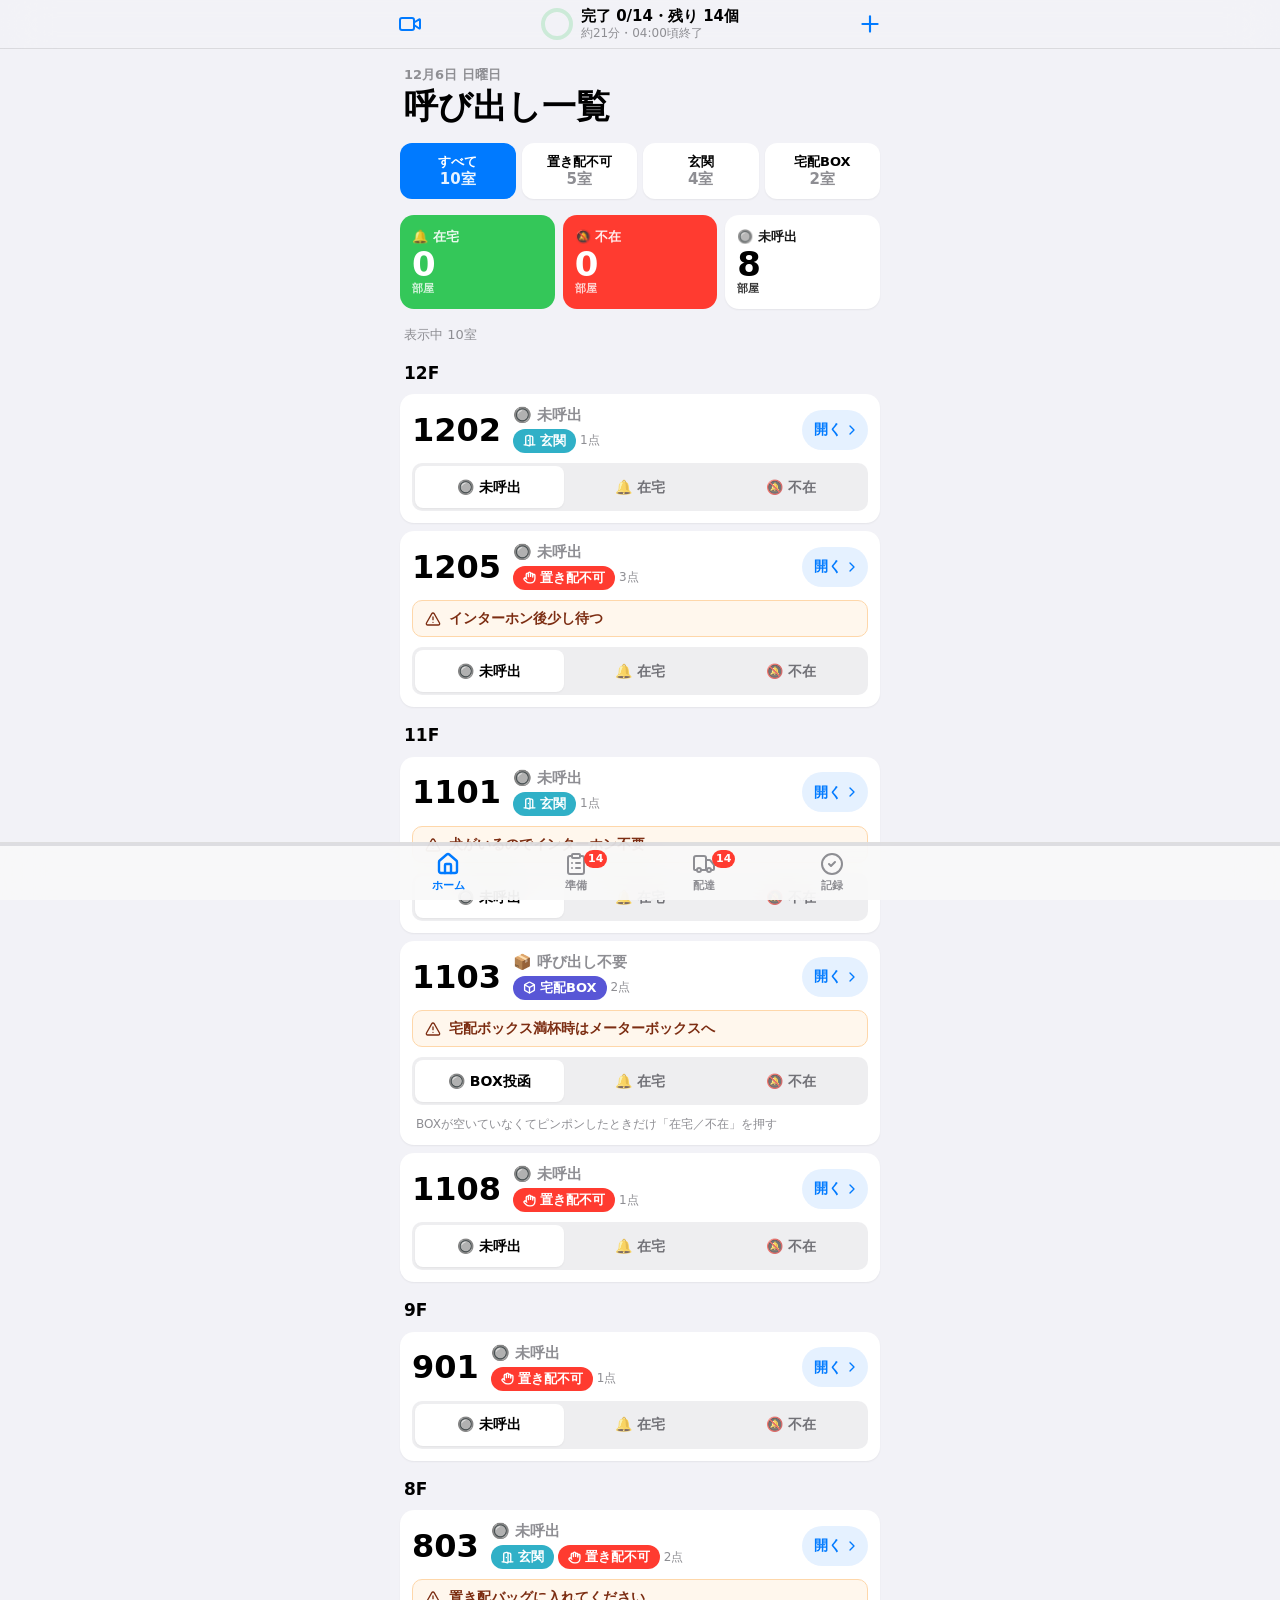
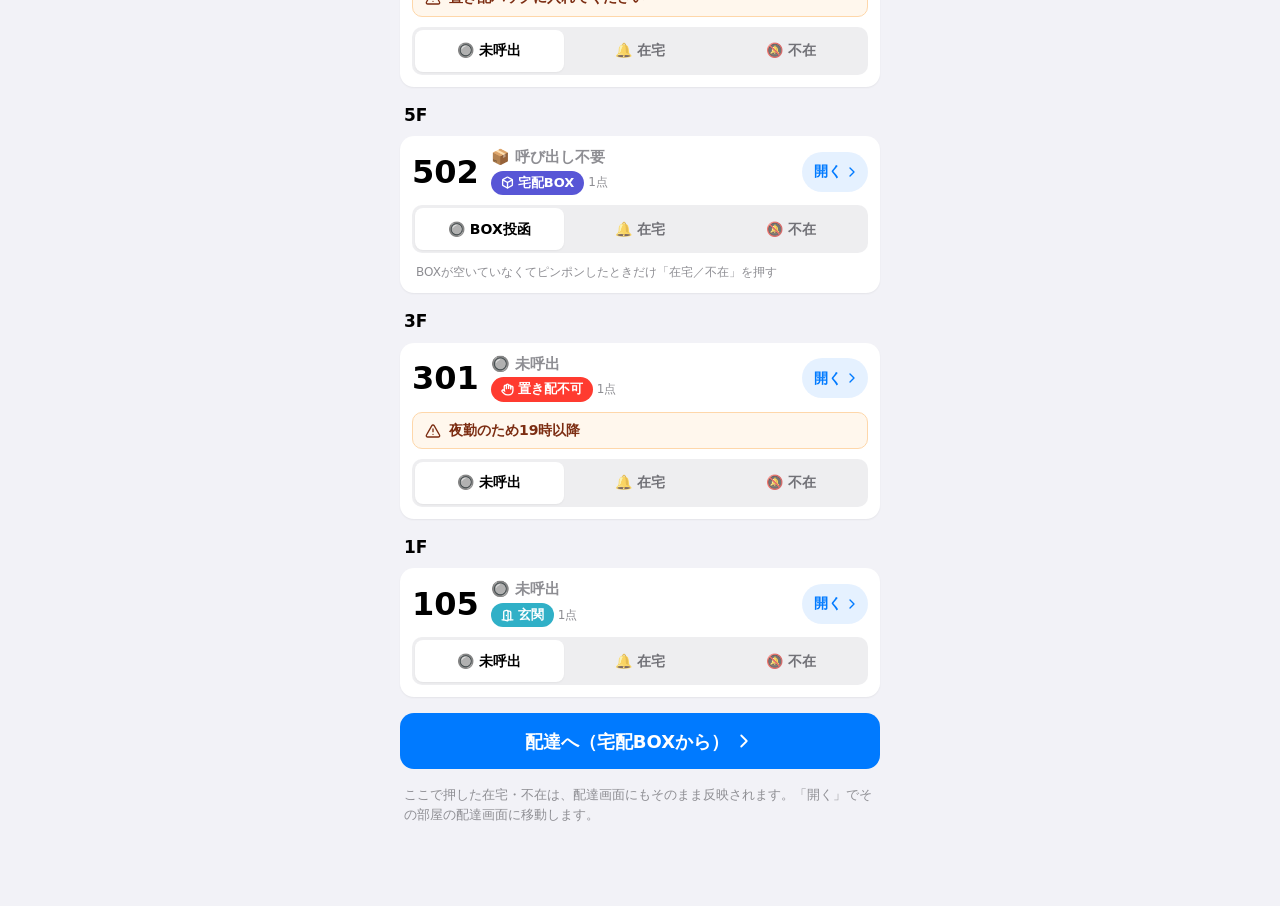
==== commit 40c4b42d: "Publish 2026-10-03 04:18" ====
--- a/index.html
+++ b/index.html
@@ -14,8 +14,8 @@
     <link rel="icon" type="image/svg+xml" href="./icon.svg" />
     <link rel="manifest" href="./manifest.webmanifest" />
     <title>階数別配達</title>
-    <script type="module" crossorigin src="./assets/index-CQZXjtga.js"></script>
-    <link rel="stylesheet" crossorigin href="./assets/index-DwI-gA-O.css">
+    <script type="module" crossorigin src="./assets/index-CdhGALmo.js"></script>
+    <link rel="stylesheet" crossorigin href="./assets/index-cE5a7V82.css">
   </head>
   <body>
     <div id="root"></div>
--- a/assets/index-cE5a7V82.css
+++ b/assets/index-cE5a7V82.css
@@ -0,0 +1 @@
+*,:before,:after{--tw-border-spacing-x: 0;--tw-border-spacing-y: 0;--tw-translate-x: 0;--tw-translate-y: 0;--tw-rotate: 0;--tw-skew-x: 0;--tw-skew-y: 0;--tw-scale-x: 1;--tw-scale-y: 1;--tw-pan-x: ;--tw-pan-y: ;--tw-pinch-zoom: ;--tw-scroll-snap-strictness: proximity;--tw-gradient-from-position: ;--tw-gradient-via-position: ;--tw-gradient-to-position: ;--tw-ordinal: ;--tw-slashed-zero: ;--tw-numeric-figure: ;--tw-numeric-spacing: ;--tw-numeric-fraction: ;--tw-ring-inset: ;--tw-ring-offset-width: 0px;--tw-ring-offset-color: #fff;--tw-ring-color: rgb(59 130 246 / .5);--tw-ring-offset-shadow: 0 0 #0000;--tw-ring-shadow: 0 0 #0000;--tw-shadow: 0 0 #0000;--tw-shadow-colored: 0 0 #0000;--tw-blur: ;--tw-brightness: ;--tw-contrast: ;--tw-grayscale: ;--tw-hue-rotate: ;--tw-invert: ;--tw-saturate: ;--tw-sepia: ;--tw-drop-shadow: ;--tw-backdrop-blur: ;--tw-backdrop-brightness: ;--tw-backdrop-contrast: ;--tw-backdrop-grayscale: ;--tw-backdrop-hue-rotate: ;--tw-backdrop-invert: ;--tw-backdrop-opacity: ;--tw-backdrop-saturate: ;--tw-backdrop-sepia: ;--tw-contain-size: ;--tw-contain-layout: ;--tw-contain-paint: ;--tw-contain-style: }::backdrop{--tw-border-spacing-x: 0;--tw-border-spacing-y: 0;--tw-translate-x: 0;--tw-translate-y: 0;--tw-rotate: 0;--tw-skew-x: 0;--tw-skew-y: 0;--tw-scale-x: 1;--tw-scale-y: 1;--tw-pan-x: ;--tw-pan-y: ;--tw-pinch-zoom: ;--tw-scroll-snap-strictness: proximity;--tw-gradient-from-position: ;--tw-gradient-via-position: ;--tw-gradient-to-position: ;--tw-ordinal: ;--tw-slashed-zero: ;--tw-numeric-figure: ;--tw-numeric-spacing: ;--tw-numeric-fraction: ;--tw-ring-inset: ;--tw-ring-offset-width: 0px;--tw-ring-offset-color: #fff;--tw-ring-color: rgb(59 130 246 / .5);--tw-ring-offset-shadow: 0 0 #0000;--tw-ring-shadow: 0 0 #0000;--tw-shadow: 0 0 #0000;--tw-shadow-colored: 0 0 #0000;--tw-blur: ;--tw-brightness: ;--tw-contrast: ;--tw-grayscale: ;--tw-hue-rotate: ;--tw-invert: ;--tw-saturate: ;--tw-sepia: ;--tw-drop-shadow: ;--tw-backdrop-blur: ;--tw-backdrop-brightness: ;--tw-backdrop-contrast: ;--tw-backdrop-grayscale: ;--tw-backdrop-hue-rotate: ;--tw-backdrop-invert: ;--tw-backdrop-opacity: ;--tw-backdrop-saturate: ;--tw-backdrop-sepia: ;--tw-contain-size: ;--tw-contain-layout: ;--tw-contain-paint: ;--tw-contain-style: }*,:before,:after{box-sizing:border-box;border-width:0;border-style:solid;border-color:#e5e7eb}:before,:after{--tw-content: ""}html,:host{line-height:1.5;-webkit-text-size-adjust:100%;-moz-tab-size:4;-o-tab-size:4;tab-size:4;font-family:ui-sans-serif,system-ui,sans-serif,"Apple Color Emoji","Segoe UI Emoji",Segoe UI Symbol,"Noto Color Emoji";font-feature-settings:normal;font-variation-settings:normal;-webkit-tap-highlight-color:transparent}body{margin:0;line-height:inherit}hr{height:0;color:inherit;border-top-width:1px}abbr:where([title]){-webkit-text-decoration:underline dotted;text-decoration:underline dotted}h1,h2,h3,h4,h5,h6{font-size:inherit;font-weight:inherit}a{color:inherit;text-decoration:inherit}b,strong{font-weight:bolder}code,kbd,samp,pre{font-family:ui-monospace,SFMono-Regular,Menlo,Monaco,Consolas,Liberation Mono,Courier New,monospace;font-feature-settings:normal;font-variation-settings:normal;font-size:1em}small{font-size:80%}sub,sup{font-size:75%;line-height:0;position:relative;vertical-align:baseline}sub{bottom:-.25em}sup{top:-.5em}table{text-indent:0;border-color:inherit;border-collapse:collapse}button,input,optgroup,select,textarea{font-family:inherit;font-feature-settings:inherit;font-variation-settings:inherit;font-size:100%;font-weight:inherit;line-height:inherit;letter-spacing:inherit;color:inherit;margin:0;padding:0}button,select{text-transform:none}button,input:where([type=button]),input:where([type=reset]),input:where([type=submit]){-webkit-appearance:button;background-color:transparent;background-image:none}:-moz-focusring{outline:auto}:-moz-ui-invalid{box-shadow:none}progress{vertical-align:baseline}::-webkit-inner-spin-button,::-webkit-outer-spin-button{height:auto}[type=search]{-webkit-appearance:textfield;outline-offset:-2px}::-webkit-search-decoration{-webkit-appearance:none}::-webkit-file-upload-button{-webkit-appearance:button;font:inherit}summary{display:list-item}blockquote,dl,dd,h1,h2,h3,h4,h5,h6,hr,figure,p,pre{margin:0}fieldset{margin:0;padding:0}legend{padding:0}ol,ul,menu{list-style:none;margin:0;padding:0}dialog{padding:0}textarea{resize:vertical}input::-moz-placeholder,textarea::-moz-placeholder{opacity:1;color:#9ca3af}input::placeholder,textarea::placeholder{opacity:1;color:#9ca3af}button,[role=button]{cursor:pointer}:disabled{cursor:default}img,svg,video,canvas,audio,iframe,embed,object{display:block;vertical-align:middle}img,video{max-width:100%;height:auto}[hidden]:where(:not([hidden=until-found])){display:none}.fixed{position:fixed}.absolute{position:absolute}.relative{position:relative}.sticky{position:sticky}.inset-0{top:0;right:0;bottom:0;left:0}.inset-x-0{left:0;right:0}.-left-1\.5{left:-.375rem}.-top-1\.5{top:-.375rem}.bottom-0{bottom:0}.left-1\/2{left:50%}.left-\[22px\]{left:22px}.left-\[2px\]{left:2px}.right-1\.5{right:.375rem}.top-0{top:0}.top-1{top:.25rem}.top-1\.5{top:.375rem}.top-\[2px\]{top:2px}.z-10{z-index:10}.z-30{z-index:30}.z-40{z-index:40}.z-50{z-index:50}.-mx-5{margin-left:-1.25rem;margin-right:-1.25rem}.mx-auto{margin-left:auto;margin-right:auto}.my-1\.5{margin-top:.375rem;margin-bottom:.375rem}.my-3{margin-top:.75rem;margin-bottom:.75rem}.mb-3{margin-bottom:.75rem}.ml-1{margin-left:.25rem}.ml-1\.5{margin-left:.375rem}.ml-2{margin-left:.5rem}.mr-3{margin-right:.75rem}.mt-0\.5{margin-top:.125rem}.mt-1{margin-top:.25rem}.mt-2{margin-top:.5rem}.mt-3{margin-top:.75rem}.mt-4{margin-top:1rem}.block{display:block}.inline{display:inline}.flex{display:flex}.inline-flex{display:inline-flex}.grid{display:grid}.contents{display:contents}.hidden{display:none}.h-10{height:2.5rem}.h-11{height:2.75rem}.h-12{height:3rem}.h-14{height:3.5rem}.h-16{height:4rem}.h-6{height:1.5rem}.h-7{height:1.75rem}.h-8{height:2rem}.h-9{height:2.25rem}.h-\[27px\]{height:27px}.h-\[31px\]{height:31px}.h-\[3px\]{height:3px}.h-\[50px\]{height:50px}.h-\[54px\]{height:54px}.h-\[5px\]{height:5px}.h-full{height:100%}.max-h-\[94vh\]{max-height:94vh}.min-h-\[48px\]{min-height:48px}.min-h-screen{min-height:100vh}.w-11{width:2.75rem}.w-12{width:3rem}.w-16{width:4rem}.w-24{width:6rem}.w-6{width:1.5rem}.w-7{width:1.75rem}.w-9{width:2.25rem}.w-\[27px\]{width:27px}.w-\[4\.5rem\]{width:4.5rem}.w-\[51px\]{width:51px}.w-\[calc\(100\%\+2\.5rem\)\]{width:calc(100% + 2.5rem)}.w-\[calc\(100\%-2rem\)\]{width:calc(100% - 2rem)}.w-full{width:100%}.w-px{width:1px}.min-w-0{min-width:0px}.min-w-\[1\.25rem\]{min-width:1.25rem}.min-w-\[18px\]{min-width:18px}.min-w-\[3rem\]{min-width:3rem}.min-w-\[4\.75rem\]{min-width:4.75rem}.max-w-\[320px\]{max-width:320px}.max-w-lg{max-width:32rem}.max-w-md{max-width:28rem}.flex-1{flex:1 1 0%}.shrink-0{flex-shrink:0}.-translate-x-1\/2{--tw-translate-x: -50%;transform:translate(var(--tw-translate-x),var(--tw-translate-y)) rotate(var(--tw-rotate)) skew(var(--tw-skew-x)) skewY(var(--tw-skew-y)) scaleX(var(--tw-scale-x)) scaleY(var(--tw-scale-y))}.transform{transform:translate(var(--tw-translate-x),var(--tw-translate-y)) rotate(var(--tw-rotate)) skew(var(--tw-skew-x)) skewY(var(--tw-skew-y)) scaleX(var(--tw-scale-x)) scaleY(var(--tw-scale-y))}@keyframes spin{to{transform:rotate(360deg)}}.animate-spin{animation:spin 1s linear infinite}.cursor-pointer{cursor:pointer}.resize-none{resize:none}.list-decimal{list-style-type:decimal}.grid-cols-2{grid-template-columns:repeat(2,minmax(0,1fr))}.grid-cols-3{grid-template-columns:repeat(3,minmax(0,1fr))}.grid-cols-4{grid-template-columns:repeat(4,minmax(0,1fr))}.grid-cols-\[1fr_auto_1fr\]{grid-template-columns:1fr auto 1fr}.flex-col{flex-direction:column}.flex-wrap{flex-wrap:wrap}.items-start{align-items:flex-start}.items-end{align-items:flex-end}.items-center{align-items:center}.items-baseline{align-items:baseline}.justify-end{justify-content:flex-end}.justify-center{justify-content:center}.justify-between{justify-content:space-between}.gap-0\.5{gap:.125rem}.gap-1{gap:.25rem}.gap-1\.5{gap:.375rem}.gap-2{gap:.5rem}.gap-3{gap:.75rem}.gap-4{gap:1rem}.gap-\[2px\]{gap:2px}.space-y-1>:not([hidden])~:not([hidden]){--tw-space-y-reverse: 0;margin-top:calc(.25rem * calc(1 - var(--tw-space-y-reverse)));margin-bottom:calc(.25rem * var(--tw-space-y-reverse))}.space-y-1\.5>:not([hidden])~:not([hidden]){--tw-space-y-reverse: 0;margin-top:calc(.375rem * calc(1 - var(--tw-space-y-reverse)));margin-bottom:calc(.375rem * var(--tw-space-y-reverse))}.space-y-2>:not([hidden])~:not([hidden]){--tw-space-y-reverse: 0;margin-top:calc(.5rem * calc(1 - var(--tw-space-y-reverse)));margin-bottom:calc(.5rem * var(--tw-space-y-reverse))}.space-y-2\.5>:not([hidden])~:not([hidden]){--tw-space-y-reverse: 0;margin-top:calc(.625rem * calc(1 - var(--tw-space-y-reverse)));margin-bottom:calc(.625rem * var(--tw-space-y-reverse))}.space-y-3>:not([hidden])~:not([hidden]){--tw-space-y-reverse: 0;margin-top:calc(.75rem * calc(1 - var(--tw-space-y-reverse)));margin-bottom:calc(.75rem * var(--tw-space-y-reverse))}.space-y-4>:not([hidden])~:not([hidden]){--tw-space-y-reverse: 0;margin-top:calc(1rem * calc(1 - var(--tw-space-y-reverse)));margin-bottom:calc(1rem * var(--tw-space-y-reverse))}.space-y-6>:not([hidden])~:not([hidden]){--tw-space-y-reverse: 0;margin-top:calc(1.5rem * calc(1 - var(--tw-space-y-reverse)));margin-bottom:calc(1.5rem * var(--tw-space-y-reverse))}.divide-y>:not([hidden])~:not([hidden]){--tw-divide-y-reverse: 0;border-top-width:calc(1px * calc(1 - var(--tw-divide-y-reverse)));border-bottom-width:calc(1px * var(--tw-divide-y-reverse))}.divide-black\/\[0\.08\]>:not([hidden])~:not([hidden]){border-color:#00000014}.justify-self-start{justify-self:start}.justify-self-end{justify-self:end}.overflow-hidden{overflow:hidden}.overflow-x-auto{overflow-x:auto}.overflow-y-auto{overflow-y:auto}.truncate{overflow:hidden;text-overflow:ellipsis;white-space:nowrap}.rounded-\[10px\]{border-radius:10px}.rounded-\[12px\]{border-radius:12px}.rounded-\[14px\]{border-radius:14px}.rounded-\[20px\]{border-radius:20px}.rounded-\[8px\]{border-radius:8px}.rounded-full{border-radius:9999px}.rounded-t-\[14px\]{border-top-left-radius:14px;border-top-right-radius:14px}.border{border-width:1px}.border-2{border-width:2px}.border-b{border-bottom-width:1px}.border-t{border-top-width:1px}.border-\[\#007AFF\]{--tw-border-opacity: 1;border-color:rgb(0 122 255 / var(--tw-border-opacity, 1))}.border-\[\#FF9500\]{--tw-border-opacity: 1;border-color:rgb(255 149 0 / var(--tw-border-opacity, 1))}.border-black\/10{border-color:#0000001a}.border-orange-200{--tw-border-opacity: 1;border-color:rgb(254 215 170 / var(--tw-border-opacity, 1))}.bg-\[\#007AFF\]{--tw-bg-opacity: 1;background-color:rgb(0 122 255 / var(--tw-bg-opacity, 1))}.bg-\[\#007AFF\]\/10{background-color:#007aff1a}.bg-\[\#1C1C1E\]{--tw-bg-opacity: 1;background-color:rgb(28 28 30 / var(--tw-bg-opacity, 1))}.bg-\[\#1C1C1E\]\/90{background-color:#1c1c1ee6}.bg-\[\#1E3A8A\]\/10{background-color:#1e3a8a1a}.bg-\[\#30B0C7\]{--tw-bg-opacity: 1;background-color:rgb(48 176 199 / var(--tw-bg-opacity, 1))}.bg-\[\#30B0C7\]\/15{background-color:#30b0c726}.bg-\[\#34C759\]{--tw-bg-opacity: 1;background-color:rgb(52 199 89 / var(--tw-bg-opacity, 1))}.bg-\[\#34C759\]\/10{background-color:#34c7591a}.bg-\[\#34C759\]\/15{background-color:#34c75926}.bg-\[\#5856D6\]{--tw-bg-opacity: 1;background-color:rgb(88 86 214 / var(--tw-bg-opacity, 1))}.bg-\[\#767680\]\/20{background-color:#76768033}.bg-\[\#767680\]\/\[0\.06\]{background-color:#7676800f}.bg-\[\#767680\]\/\[0\.08\]{background-color:#76768014}.bg-\[\#767680\]\/\[0\.12\]{background-color:#7676801f}.bg-\[\#8E8E93\]\/15{background-color:#8e8e9326}.bg-\[\#C7C7CC\]{--tw-bg-opacity: 1;background-color:rgb(199 199 204 / var(--tw-bg-opacity, 1))}.bg-\[\#E9E9EB\]{--tw-bg-opacity: 1;background-color:rgb(233 233 235 / var(--tw-bg-opacity, 1))}.bg-\[\#F2F2F7\]{--tw-bg-opacity: 1;background-color:rgb(242 242 247 / var(--tw-bg-opacity, 1))}.bg-\[\#F2F2F7\]\/85{background-color:#f2f2f7d9}.bg-\[\#F2F2F7\]\/90{background-color:#f2f2f7e6}.bg-\[\#F9F9F9\]\/90{background-color:#f9f9f9e6}.bg-\[\#FF3B30\]{--tw-bg-opacity: 1;background-color:rgb(255 59 48 / var(--tw-bg-opacity, 1))}.bg-\[\#FF3B30\]\/10{background-color:#ff3b301a}.bg-\[\#FF3B30\]\/\[0\.12\]{background-color:#ff3b301f}.bg-\[\#FF9500\]{--tw-bg-opacity: 1;background-color:rgb(255 149 0 / var(--tw-bg-opacity, 1))}.bg-\[\#FF9500\]\/10{background-color:#ff95001a}.bg-\[\#FF9500\]\/15{background-color:#ff950026}.bg-\[\#FFCC00\]\/20{background-color:#fc03}.bg-\[\#fff100\]{--tw-bg-opacity: 1;background-color:rgb(255 241 0 / var(--tw-bg-opacity, 1))}.bg-black\/15{background-color:#00000026}.bg-black\/40{background-color:#0006}.bg-orange-50{--tw-bg-opacity: 1;background-color:rgb(255 247 237 / var(--tw-bg-opacity, 1))}.bg-transparent{background-color:transparent}.bg-white{--tw-bg-opacity: 1;background-color:rgb(255 255 255 / var(--tw-bg-opacity, 1))}.bg-white\/25{background-color:#ffffff40}.bg-white\/95{background-color:#fffffff2}.p-2{padding:.5rem}.p-3{padding:.75rem}.p-4{padding:1rem}.p-6{padding:1.5rem}.p-\[3px\]{padding:3px}.px-1{padding-left:.25rem;padding-right:.25rem}.px-1\.5{padding-left:.375rem;padding-right:.375rem}.px-2{padding-left:.5rem;padding-right:.5rem}.px-2\.5{padding-left:.625rem;padding-right:.625rem}.px-3{padding-left:.75rem;padding-right:.75rem}.px-4{padding-left:1rem;padding-right:1rem}.px-5{padding-left:1.25rem;padding-right:1.25rem}.py-0\.5{padding-top:.125rem;padding-bottom:.125rem}.py-1{padding-top:.25rem;padding-bottom:.25rem}.py-1\.5{padding-top:.375rem;padding-bottom:.375rem}.py-2{padding-top:.5rem;padding-bottom:.5rem}.py-2\.5{padding-top:.625rem;padding-bottom:.625rem}.py-3{padding-top:.75rem;padding-bottom:.75rem}.py-6{padding-top:1.5rem;padding-bottom:1.5rem}.pb-1{padding-bottom:.25rem}.pb-1\.5{padding-bottom:.375rem}.pb-10{padding-bottom:2.5rem}.pb-2{padding-bottom:.5rem}.pb-3{padding-bottom:.75rem}.pb-\[calc\(env\(safe-area-inset-bottom\)\+8px\)\]{padding-bottom:calc(env(safe-area-inset-bottom) + 8px)}.pb-\[env\(safe-area-inset-bottom\)\]{padding-bottom:env(safe-area-inset-bottom)}.pl-3{padding-left:.75rem}.pl-5{padding-left:1.25rem}.pr-2{padding-right:.5rem}.pt-1{padding-top:.25rem}.pt-1\.5{padding-top:.375rem}.pt-16{padding-top:4rem}.pt-2{padding-top:.5rem}.pt-3{padding-top:.75rem}.pt-5{padding-top:1.25rem}.pt-\[env\(safe-area-inset-top\)\]{padding-top:env(safe-area-inset-top)}.text-left{text-align:left}.text-center{text-align:center}.text-right{text-align:right}.font-mono{font-family:ui-monospace,SFMono-Regular,Menlo,Monaco,Consolas,Liberation Mono,Courier New,monospace}.text-2xl{font-size:1.5rem;line-height:2rem}.text-\[11px\]{font-size:11px}.text-\[12px\]{font-size:12px}.text-\[13px\]{font-size:13px}.text-\[14px\]{font-size:14px}.text-\[15px\]{font-size:15px}.text-\[16px\]{font-size:16px}.text-\[17px\]{font-size:17px}.text-\[18px\]{font-size:18px}.text-\[20px\]{font-size:20px}.text-\[22px\]{font-size:22px}.text-\[24px\]{font-size:24px}.text-\[28px\]{font-size:28px}.text-\[32px\]{font-size:32px}.text-\[34px\]{font-size:34px}.text-\[40px\]{font-size:40px}.text-\[44px\]{font-size:44px}.text-\[48px\]{font-size:48px}.font-black{font-weight:900}.font-bold{font-weight:700}.font-semibold{font-weight:600}.tabular-nums{--tw-numeric-spacing: tabular-nums;font-variant-numeric:var(--tw-ordinal) var(--tw-slashed-zero) var(--tw-numeric-figure) var(--tw-numeric-spacing) var(--tw-numeric-fraction)}.leading-5{line-height:1.25rem}.leading-\[18px\]{line-height:18px}.leading-none{line-height:1}.leading-relaxed{line-height:1.625}.leading-snug{line-height:1.375}.leading-tight{line-height:1.25}.tracking-tight{letter-spacing:-.025em}.tracking-wider{letter-spacing:.05em}.text-\[\#0062CC\]{--tw-text-opacity: 1;color:rgb(0 98 204 / var(--tw-text-opacity, 1))}.text-\[\#007AFF\]{--tw-text-opacity: 1;color:rgb(0 122 255 / var(--tw-text-opacity, 1))}.text-\[\#0E7C8C\]{--tw-text-opacity: 1;color:rgb(14 124 140 / var(--tw-text-opacity, 1))}.text-\[\#1E3A8A\]{--tw-text-opacity: 1;color:rgb(30 58 138 / var(--tw-text-opacity, 1))}.text-\[\#1E7B34\]{--tw-text-opacity: 1;color:rgb(30 123 52 / var(--tw-text-opacity, 1))}.text-\[\#34C759\]{--tw-text-opacity: 1;color:rgb(52 199 89 / var(--tw-text-opacity, 1))}.text-\[\#3C3C43\]{--tw-text-opacity: 1;color:rgb(60 60 67 / var(--tw-text-opacity, 1))}.text-\[\#3C3C43\]\/70{color:#3c3c43b3}.text-\[\#48484A\]{--tw-text-opacity: 1;color:rgb(72 72 74 / var(--tw-text-opacity, 1))}.text-\[\#8A6D00\]{--tw-text-opacity: 1;color:rgb(138 109 0 / var(--tw-text-opacity, 1))}.text-\[\#8E8E93\]{--tw-text-opacity: 1;color:rgb(142 142 147 / var(--tw-text-opacity, 1))}.text-\[\#B35F00\]{--tw-text-opacity: 1;color:rgb(179 95 0 / var(--tw-text-opacity, 1))}.text-\[\#C7C7CC\]{--tw-text-opacity: 1;color:rgb(199 199 204 / var(--tw-text-opacity, 1))}.text-\[\#D70015\]{--tw-text-opacity: 1;color:rgb(215 0 21 / var(--tw-text-opacity, 1))}.text-\[\#FF3B30\]{--tw-text-opacity: 1;color:rgb(255 59 48 / var(--tw-text-opacity, 1))}.text-\[\#FF9500\]{--tw-text-opacity: 1;color:rgb(255 149 0 / var(--tw-text-opacity, 1))}.text-\[\#FFD60A\]{--tw-text-opacity: 1;color:rgb(255 214 10 / var(--tw-text-opacity, 1))}.text-black{--tw-text-opacity: 1;color:rgb(0 0 0 / var(--tw-text-opacity, 1))}.text-orange-900{--tw-text-opacity: 1;color:rgb(124 45 18 / var(--tw-text-opacity, 1))}.text-white{--tw-text-opacity: 1;color:rgb(255 255 255 / var(--tw-text-opacity, 1))}.antialiased{-webkit-font-smoothing:antialiased;-moz-osx-font-smoothing:grayscale}.opacity-40{opacity:.4}.opacity-50{opacity:.5}.opacity-80{opacity:.8}.opacity-90{opacity:.9}.shadow{--tw-shadow: 0 1px 3px 0 rgb(0 0 0 / .1), 0 1px 2px -1px rgb(0 0 0 / .1);--tw-shadow-colored: 0 1px 3px 0 var(--tw-shadow-color), 0 1px 2px -1px var(--tw-shadow-color);box-shadow:var(--tw-ring-offset-shadow, 0 0 #0000),var(--tw-ring-shadow, 0 0 #0000),var(--tw-shadow)}.shadow-2xl{--tw-shadow: 0 25px 50px -12px rgb(0 0 0 / .25);--tw-shadow-colored: 0 25px 50px -12px var(--tw-shadow-color);box-shadow:var(--tw-ring-offset-shadow, 0 0 #0000),var(--tw-ring-shadow, 0 0 #0000),var(--tw-shadow)}.shadow-\[0_1px_2px_rgba\(0\,0\,0\,0\.04\)\]{--tw-shadow: 0 1px 2px rgba(0,0,0,.04);--tw-shadow-colored: 0 1px 2px var(--tw-shadow-color);box-shadow:var(--tw-ring-offset-shadow, 0 0 #0000),var(--tw-ring-shadow, 0 0 #0000),var(--tw-shadow)}.shadow-\[0_1px_2px_rgba\(0\,0\,0\,0\.06\)\]{--tw-shadow: 0 1px 2px rgba(0,0,0,.06);--tw-shadow-colored: 0 1px 2px var(--tw-shadow-color);box-shadow:var(--tw-ring-offset-shadow, 0 0 #0000),var(--tw-ring-shadow, 0 0 #0000),var(--tw-shadow)}.shadow-sm{--tw-shadow: 0 1px 2px 0 rgb(0 0 0 / .05);--tw-shadow-colored: 0 1px 2px 0 var(--tw-shadow-color);box-shadow:var(--tw-ring-offset-shadow, 0 0 #0000),var(--tw-ring-shadow, 0 0 #0000),var(--tw-shadow)}.shadow-xl{--tw-shadow: 0 20px 25px -5px rgb(0 0 0 / .1), 0 8px 10px -6px rgb(0 0 0 / .1);--tw-shadow-colored: 0 20px 25px -5px var(--tw-shadow-color), 0 8px 10px -6px var(--tw-shadow-color);box-shadow:var(--tw-ring-offset-shadow, 0 0 #0000),var(--tw-ring-shadow, 0 0 #0000),var(--tw-shadow)}.outline-none{outline:2px solid transparent;outline-offset:2px}.\!ring{--tw-ring-offset-shadow: var(--tw-ring-inset) 0 0 0 var(--tw-ring-offset-width) var(--tw-ring-offset-color) !important;--tw-ring-shadow: var(--tw-ring-inset) 0 0 0 calc(3px + var(--tw-ring-offset-width)) var(--tw-ring-color) !important;box-shadow:var(--tw-ring-offset-shadow),var(--tw-ring-shadow),var(--tw-shadow, 0 0 #0000)!important}.ring{--tw-ring-offset-shadow: var(--tw-ring-inset) 0 0 0 var(--tw-ring-offset-width) var(--tw-ring-offset-color);--tw-ring-shadow: var(--tw-ring-inset) 0 0 0 calc(3px + var(--tw-ring-offset-width)) var(--tw-ring-color);box-shadow:var(--tw-ring-offset-shadow),var(--tw-ring-shadow),var(--tw-shadow, 0 0 #0000)}.ring-1{--tw-ring-offset-shadow: var(--tw-ring-inset) 0 0 0 var(--tw-ring-offset-width) var(--tw-ring-offset-color);--tw-ring-shadow: var(--tw-ring-inset) 0 0 0 calc(1px + var(--tw-ring-offset-width)) var(--tw-ring-color);box-shadow:var(--tw-ring-offset-shadow),var(--tw-ring-shadow),var(--tw-shadow, 0 0 #0000)}.ring-2{--tw-ring-offset-shadow: var(--tw-ring-inset) 0 0 0 var(--tw-ring-offset-width) var(--tw-ring-offset-color);--tw-ring-shadow: var(--tw-ring-inset) 0 0 0 calc(2px + var(--tw-ring-offset-width)) var(--tw-ring-color);box-shadow:var(--tw-ring-offset-shadow),var(--tw-ring-shadow),var(--tw-shadow, 0 0 #0000)}.ring-4{--tw-ring-offset-shadow: var(--tw-ring-inset) 0 0 0 var(--tw-ring-offset-width) var(--tw-ring-offset-color);--tw-ring-shadow: var(--tw-ring-inset) 0 0 0 calc(4px + var(--tw-ring-offset-width)) var(--tw-ring-color);box-shadow:var(--tw-ring-offset-shadow),var(--tw-ring-shadow),var(--tw-shadow, 0 0 #0000)}.ring-\[\#007AFF\]{--tw-ring-opacity: 1;--tw-ring-color: rgb(0 122 255 / var(--tw-ring-opacity, 1))}.ring-\[\#34C759\]{--tw-ring-opacity: 1;--tw-ring-color: rgb(52 199 89 / var(--tw-ring-opacity, 1))}.ring-\[\#FF3B30\]{--tw-ring-opacity: 1;--tw-ring-color: rgb(255 59 48 / var(--tw-ring-opacity, 1))}.ring-black\/20{--tw-ring-color: rgb(0 0 0 / .2)}.filter{filter:var(--tw-blur) var(--tw-brightness) var(--tw-contrast) var(--tw-grayscale) var(--tw-hue-rotate) var(--tw-invert) var(--tw-saturate) var(--tw-sepia) var(--tw-drop-shadow)}.backdrop-blur-sm{--tw-backdrop-blur: blur(4px);-webkit-backdrop-filter:var(--tw-backdrop-blur) var(--tw-backdrop-brightness) var(--tw-backdrop-contrast) var(--tw-backdrop-grayscale) var(--tw-backdrop-hue-rotate) var(--tw-backdrop-invert) var(--tw-backdrop-opacity) var(--tw-backdrop-saturate) var(--tw-backdrop-sepia);backdrop-filter:var(--tw-backdrop-blur) var(--tw-backdrop-brightness) var(--tw-backdrop-contrast) var(--tw-backdrop-grayscale) var(--tw-backdrop-hue-rotate) var(--tw-backdrop-invert) var(--tw-backdrop-opacity) var(--tw-backdrop-saturate) var(--tw-backdrop-sepia)}.backdrop-blur-xl{--tw-backdrop-blur: blur(24px);-webkit-backdrop-filter:var(--tw-backdrop-blur) var(--tw-backdrop-brightness) var(--tw-backdrop-contrast) var(--tw-backdrop-grayscale) var(--tw-backdrop-hue-rotate) var(--tw-backdrop-invert) var(--tw-backdrop-opacity) var(--tw-backdrop-saturate) var(--tw-backdrop-sepia);backdrop-filter:var(--tw-backdrop-blur) var(--tw-backdrop-brightness) var(--tw-backdrop-contrast) var(--tw-backdrop-grayscale) var(--tw-backdrop-hue-rotate) var(--tw-backdrop-invert) var(--tw-backdrop-opacity) var(--tw-backdrop-saturate) var(--tw-backdrop-sepia)}.transition{transition-property:color,background-color,border-color,text-decoration-color,fill,stroke,opacity,box-shadow,transform,filter,backdrop-filter;transition-timing-function:cubic-bezier(.4,0,.2,1);transition-duration:.15s}.transition-all{transition-property:all;transition-timing-function:cubic-bezier(.4,0,.2,1);transition-duration:.15s}.duration-500{transition-duration:.5s}.\[scrollbar-width\:none\]{scrollbar-width:none}body{background:#f2f2f7}@media (prefers-color-scheme: dark){body{background:#000}}.placeholder\:text-\[\#C7C7CC\]::-moz-placeholder{--tw-text-opacity: 1;color:rgb(199 199 204 / var(--tw-text-opacity, 1))}.placeholder\:text-\[\#C7C7CC\]::placeholder{--tw-text-opacity: 1;color:rgb(199 199 204 / var(--tw-text-opacity, 1))}.placeholder\:text-black\/30::-moz-placeholder{color:#0000004d}.placeholder\:text-black\/30::placeholder{color:#0000004d}.active\:scale-95:active{--tw-scale-x: .95;--tw-scale-y: .95;transform:translate(var(--tw-translate-x),var(--tw-translate-y)) rotate(var(--tw-rotate)) skew(var(--tw-skew-x)) skewY(var(--tw-skew-y)) scaleX(var(--tw-scale-x)) scaleY(var(--tw-scale-y))}.active\:scale-\[0\.98\]:active{--tw-scale-x: .98;--tw-scale-y: .98;transform:translate(var(--tw-translate-x),var(--tw-translate-y)) rotate(var(--tw-rotate)) skew(var(--tw-skew-x)) skewY(var(--tw-skew-y)) scaleX(var(--tw-scale-x)) scaleY(var(--tw-scale-y))}.active\:bg-\[\#E5E5EA\]:active{--tw-bg-opacity: 1;background-color:rgb(229 229 234 / var(--tw-bg-opacity, 1))}.active\:bg-black\/10:active{background-color:#0000001a}.active\:bg-black\/5:active{background-color:#0000000d}.active\:opacity-50:active{opacity:.5}.active\:opacity-60:active{opacity:.6}.active\:opacity-80:active{opacity:.8}.disabled\:text-\[\#C7C7CC\]:disabled{--tw-text-opacity: 1;color:rgb(199 199 204 / var(--tw-text-opacity, 1))}.disabled\:opacity-30:disabled{opacity:.3}.disabled\:opacity-40:disabled{opacity:.4}@media (prefers-color-scheme: dark){.dark\:divide-white\/10>:not([hidden])~:not([hidden]){border-color:#ffffff1a}.dark\:border-orange-400\/30{border-color:#fb923c4d}.dark\:border-white\/10{border-color:#ffffff1a}.dark\:border-white\/15{border-color:#ffffff26}.dark\:bg-\[\#1C1C1E\]{--tw-bg-opacity: 1;background-color:rgb(28 28 30 / var(--tw-bg-opacity, 1))}.dark\:bg-\[\#1C1C1E\]\/90{background-color:#1c1c1ee6}.dark\:bg-\[\#2C2C2E\]{--tw-bg-opacity: 1;background-color:rgb(44 44 46 / var(--tw-bg-opacity, 1))}.dark\:bg-\[\#2C2C2E\]\/95{background-color:#2c2c2ef2}.dark\:bg-\[\#39393D\]{--tw-bg-opacity: 1;background-color:rgb(57 57 61 / var(--tw-bg-opacity, 1))}.dark\:bg-\[\#3A3A3C\]\/95{background-color:#3a3a3cf2}.dark\:bg-\[\#3B82F6\]\/20{background-color:#3b82f633}.dark\:bg-\[\#48484A\]{--tw-bg-opacity: 1;background-color:rgb(72 72 74 / var(--tw-bg-opacity, 1))}.dark\:bg-\[\#636366\]{--tw-bg-opacity: 1;background-color:rgb(99 99 102 / var(--tw-bg-opacity, 1))}.dark\:bg-\[\#767680\]\/15{background-color:#76768026}.dark\:bg-\[\#767680\]\/20{background-color:#76768033}.dark\:bg-\[\#767680\]\/25{background-color:#76768040}.dark\:bg-black{--tw-bg-opacity: 1;background-color:rgb(0 0 0 / var(--tw-bg-opacity, 1))}.dark\:bg-black\/80{background-color:#000c}.dark\:bg-orange-500\/15{background-color:#f9731626}.dark\:bg-white{--tw-bg-opacity: 1;background-color:rgb(255 255 255 / var(--tw-bg-opacity, 1))}.dark\:bg-white\/15{background-color:#ffffff26}.dark\:text-\[\#409CFF\]{--tw-text-opacity: 1;color:rgb(64 156 255 / var(--tw-text-opacity, 1))}.dark\:text-\[\#4CD964\]{--tw-text-opacity: 1;color:rgb(76 217 100 / var(--tw-text-opacity, 1))}.dark\:text-\[\#5FD3E4\]{--tw-text-opacity: 1;color:rgb(95 211 228 / var(--tw-text-opacity, 1))}.dark\:text-\[\#9DBBFF\]{--tw-text-opacity: 1;color:rgb(157 187 255 / var(--tw-text-opacity, 1))}.dark\:text-\[\#D1D1D6\]{--tw-text-opacity: 1;color:rgb(209 209 214 / var(--tw-text-opacity, 1))}.dark\:text-\[\#FF6961\]{--tw-text-opacity: 1;color:rgb(255 105 97 / var(--tw-text-opacity, 1))}.dark\:text-\[\#FFB340\]{--tw-text-opacity: 1;color:rgb(255 179 64 / var(--tw-text-opacity, 1))}.dark\:text-\[\#FFD60A\]{--tw-text-opacity: 1;color:rgb(255 214 10 / var(--tw-text-opacity, 1))}.dark\:text-black{--tw-text-opacity: 1;color:rgb(0 0 0 / var(--tw-text-opacity, 1))}.dark\:text-orange-200{--tw-text-opacity: 1;color:rgb(254 215 170 / var(--tw-text-opacity, 1))}.dark\:text-white{--tw-text-opacity: 1;color:rgb(255 255 255 / var(--tw-text-opacity, 1))}.dark\:text-white\/60{color:#fff9}.dark\:text-white\/80{color:#fffc}.dark\:placeholder\:text-\[\#636366\]::-moz-placeholder{--tw-text-opacity: 1;color:rgb(99 99 102 / var(--tw-text-opacity, 1))}.dark\:placeholder\:text-\[\#636366\]::placeholder{--tw-text-opacity: 1;color:rgb(99 99 102 / var(--tw-text-opacity, 1))}}
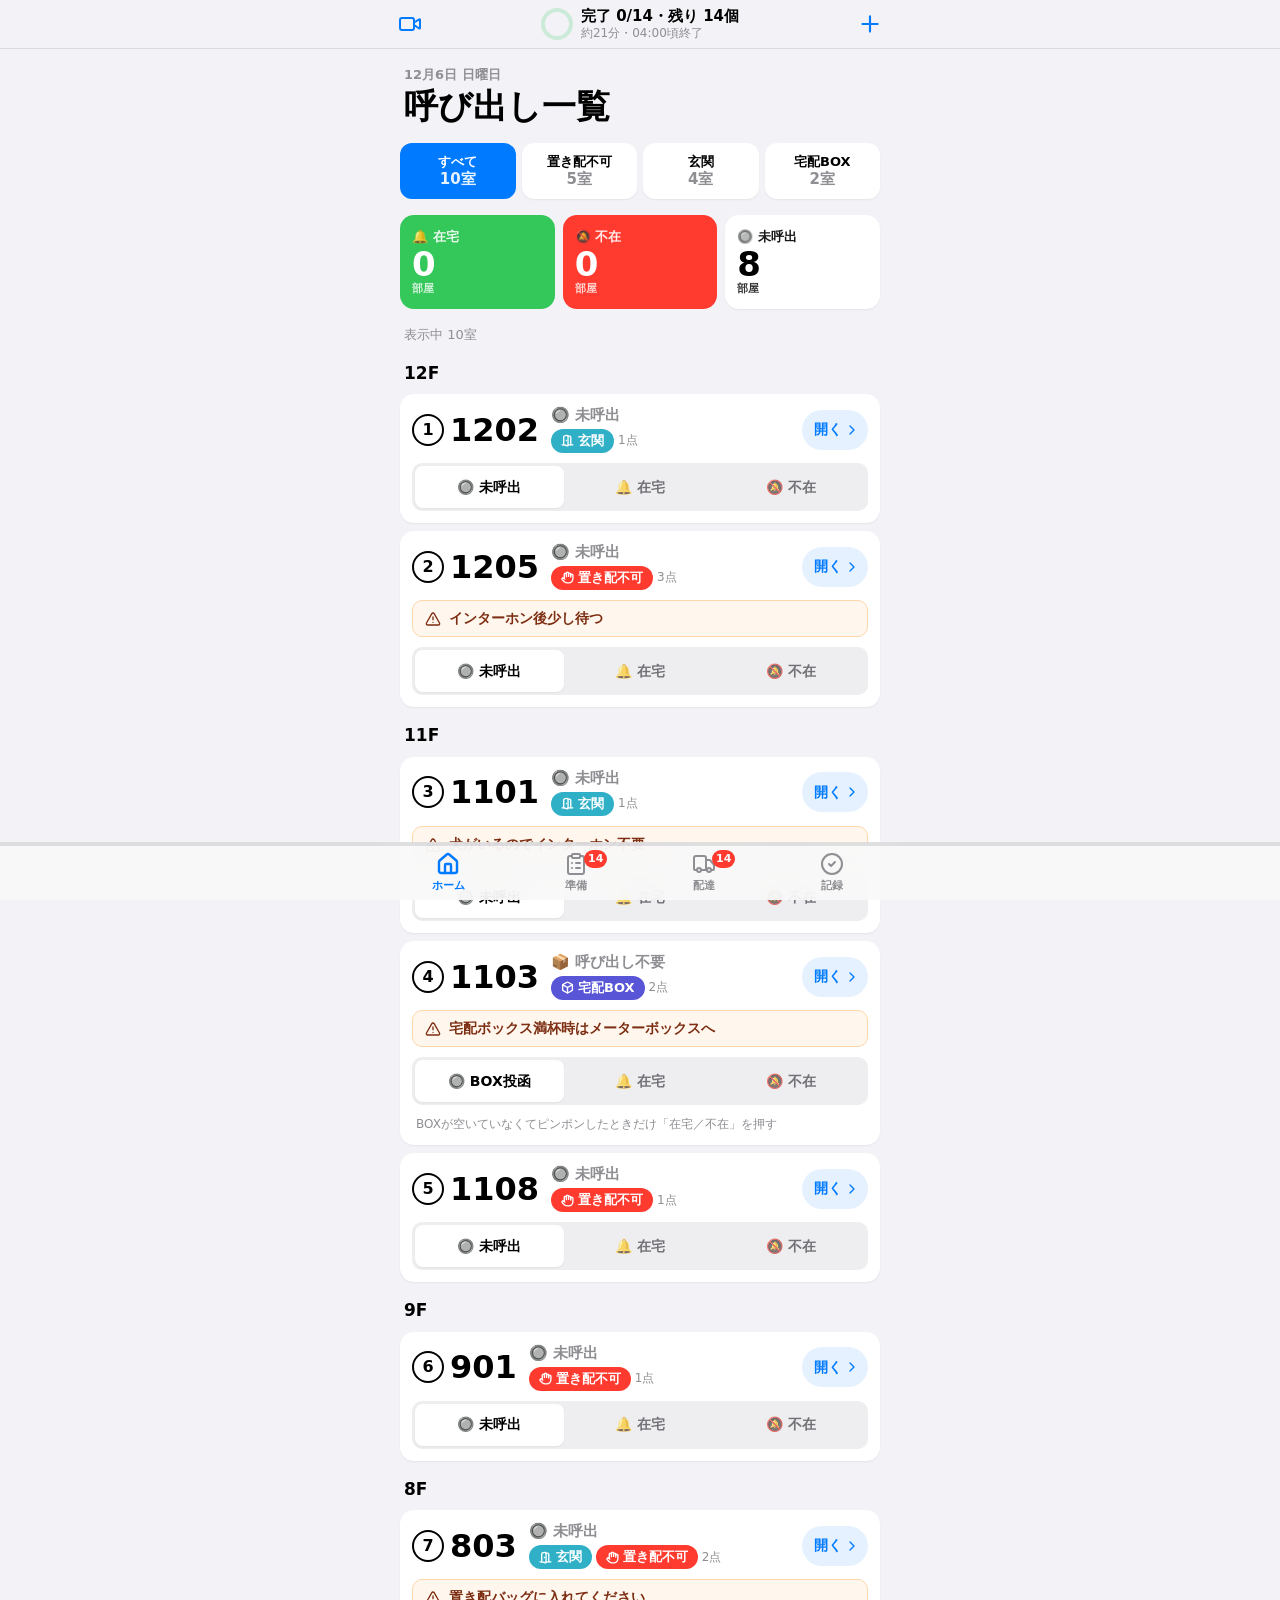
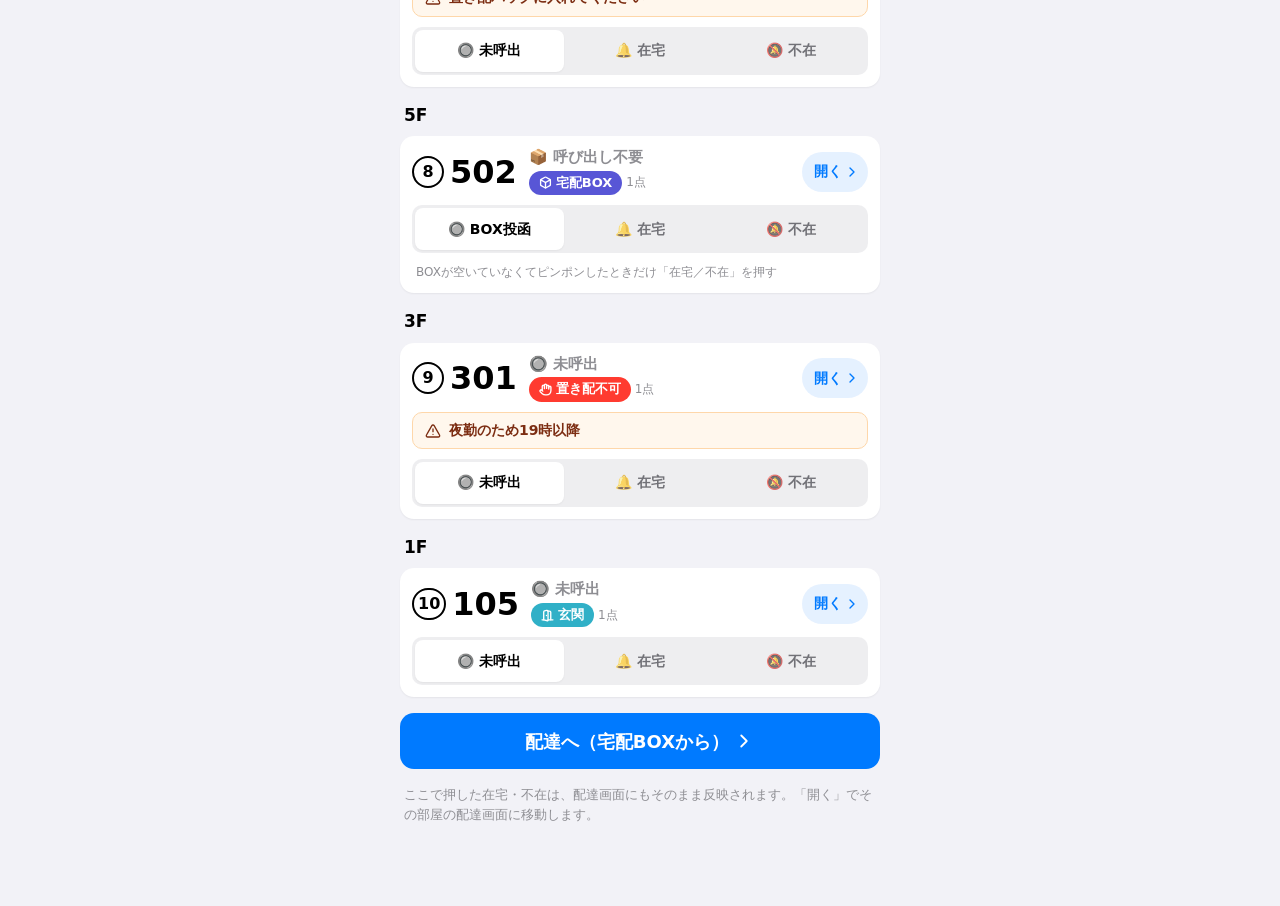
==== commit 3f60a41e: "Publish 2026-10-05 07:45" ====
--- a/index.html
+++ b/index.html
@@ -14,8 +14,8 @@
     <link rel="icon" type="image/svg+xml" href="./icon.svg" />
     <link rel="manifest" href="./manifest.webmanifest" />
     <title>階数別配達</title>
-    <script type="module" crossorigin src="./assets/index-CdhGALmo.js"></script>
-    <link rel="stylesheet" crossorigin href="./assets/index-cE5a7V82.css">
+    <script type="module" crossorigin src="./assets/index-DxfRunGv.js"></script>
+    <link rel="stylesheet" crossorigin href="./assets/index-BmqvwShq.css">
   </head>
   <body>
     <div id="root"></div>
--- a/assets/index-BmqvwShq.css
+++ b/assets/index-BmqvwShq.css
@@ -0,0 +1 @@
+*,:before,:after{--tw-border-spacing-x: 0;--tw-border-spacing-y: 0;--tw-translate-x: 0;--tw-translate-y: 0;--tw-rotate: 0;--tw-skew-x: 0;--tw-skew-y: 0;--tw-scale-x: 1;--tw-scale-y: 1;--tw-pan-x: ;--tw-pan-y: ;--tw-pinch-zoom: ;--tw-scroll-snap-strictness: proximity;--tw-gradient-from-position: ;--tw-gradient-via-position: ;--tw-gradient-to-position: ;--tw-ordinal: ;--tw-slashed-zero: ;--tw-numeric-figure: ;--tw-numeric-spacing: ;--tw-numeric-fraction: ;--tw-ring-inset: ;--tw-ring-offset-width: 0px;--tw-ring-offset-color: #fff;--tw-ring-color: rgb(59 130 246 / .5);--tw-ring-offset-shadow: 0 0 #0000;--tw-ring-shadow: 0 0 #0000;--tw-shadow: 0 0 #0000;--tw-shadow-colored: 0 0 #0000;--tw-blur: ;--tw-brightness: ;--tw-contrast: ;--tw-grayscale: ;--tw-hue-rotate: ;--tw-invert: ;--tw-saturate: ;--tw-sepia: ;--tw-drop-shadow: ;--tw-backdrop-blur: ;--tw-backdrop-brightness: ;--tw-backdrop-contrast: ;--tw-backdrop-grayscale: ;--tw-backdrop-hue-rotate: ;--tw-backdrop-invert: ;--tw-backdrop-opacity: ;--tw-backdrop-saturate: ;--tw-backdrop-sepia: ;--tw-contain-size: ;--tw-contain-layout: ;--tw-contain-paint: ;--tw-contain-style: }::backdrop{--tw-border-spacing-x: 0;--tw-border-spacing-y: 0;--tw-translate-x: 0;--tw-translate-y: 0;--tw-rotate: 0;--tw-skew-x: 0;--tw-skew-y: 0;--tw-scale-x: 1;--tw-scale-y: 1;--tw-pan-x: ;--tw-pan-y: ;--tw-pinch-zoom: ;--tw-scroll-snap-strictness: proximity;--tw-gradient-from-position: ;--tw-gradient-via-position: ;--tw-gradient-to-position: ;--tw-ordinal: ;--tw-slashed-zero: ;--tw-numeric-figure: ;--tw-numeric-spacing: ;--tw-numeric-fraction: ;--tw-ring-inset: ;--tw-ring-offset-width: 0px;--tw-ring-offset-color: #fff;--tw-ring-color: rgb(59 130 246 / .5);--tw-ring-offset-shadow: 0 0 #0000;--tw-ring-shadow: 0 0 #0000;--tw-shadow: 0 0 #0000;--tw-shadow-colored: 0 0 #0000;--tw-blur: ;--tw-brightness: ;--tw-contrast: ;--tw-grayscale: ;--tw-hue-rotate: ;--tw-invert: ;--tw-saturate: ;--tw-sepia: ;--tw-drop-shadow: ;--tw-backdrop-blur: ;--tw-backdrop-brightness: ;--tw-backdrop-contrast: ;--tw-backdrop-grayscale: ;--tw-backdrop-hue-rotate: ;--tw-backdrop-invert: ;--tw-backdrop-opacity: ;--tw-backdrop-saturate: ;--tw-backdrop-sepia: ;--tw-contain-size: ;--tw-contain-layout: ;--tw-contain-paint: ;--tw-contain-style: }*,:before,:after{box-sizing:border-box;border-width:0;border-style:solid;border-color:#e5e7eb}:before,:after{--tw-content: ""}html,:host{line-height:1.5;-webkit-text-size-adjust:100%;-moz-tab-size:4;-o-tab-size:4;tab-size:4;font-family:ui-sans-serif,system-ui,sans-serif,"Apple Color Emoji","Segoe UI Emoji",Segoe UI Symbol,"Noto Color Emoji";font-feature-settings:normal;font-variation-settings:normal;-webkit-tap-highlight-color:transparent}body{margin:0;line-height:inherit}hr{height:0;color:inherit;border-top-width:1px}abbr:where([title]){-webkit-text-decoration:underline dotted;text-decoration:underline dotted}h1,h2,h3,h4,h5,h6{font-size:inherit;font-weight:inherit}a{color:inherit;text-decoration:inherit}b,strong{font-weight:bolder}code,kbd,samp,pre{font-family:ui-monospace,SFMono-Regular,Menlo,Monaco,Consolas,Liberation Mono,Courier New,monospace;font-feature-settings:normal;font-variation-settings:normal;font-size:1em}small{font-size:80%}sub,sup{font-size:75%;line-height:0;position:relative;vertical-align:baseline}sub{bottom:-.25em}sup{top:-.5em}table{text-indent:0;border-color:inherit;border-collapse:collapse}button,input,optgroup,select,textarea{font-family:inherit;font-feature-settings:inherit;font-variation-settings:inherit;font-size:100%;font-weight:inherit;line-height:inherit;letter-spacing:inherit;color:inherit;margin:0;padding:0}button,select{text-transform:none}button,input:where([type=button]),input:where([type=reset]),input:where([type=submit]){-webkit-appearance:button;background-color:transparent;background-image:none}:-moz-focusring{outline:auto}:-moz-ui-invalid{box-shadow:none}progress{vertical-align:baseline}::-webkit-inner-spin-button,::-webkit-outer-spin-button{height:auto}[type=search]{-webkit-appearance:textfield;outline-offset:-2px}::-webkit-search-decoration{-webkit-appearance:none}::-webkit-file-upload-button{-webkit-appearance:button;font:inherit}summary{display:list-item}blockquote,dl,dd,h1,h2,h3,h4,h5,h6,hr,figure,p,pre{margin:0}fieldset{margin:0;padding:0}legend{padding:0}ol,ul,menu{list-style:none;margin:0;padding:0}dialog{padding:0}textarea{resize:vertical}input::-moz-placeholder,textarea::-moz-placeholder{opacity:1;color:#9ca3af}input::placeholder,textarea::placeholder{opacity:1;color:#9ca3af}button,[role=button]{cursor:pointer}:disabled{cursor:default}img,svg,video,canvas,audio,iframe,embed,object{display:block;vertical-align:middle}img,video{max-width:100%;height:auto}[hidden]:where(:not([hidden=until-found])){display:none}.fixed{position:fixed}.absolute{position:absolute}.relative{position:relative}.sticky{position:sticky}.inset-0{top:0;right:0;bottom:0;left:0}.inset-x-0{left:0;right:0}.-left-1\.5{left:-.375rem}.-top-1\.5{top:-.375rem}.bottom-0{bottom:0}.left-1\/2{left:50%}.left-\[22px\]{left:22px}.left-\[2px\]{left:2px}.right-1\.5{right:.375rem}.top-0{top:0}.top-1{top:.25rem}.top-1\.5{top:.375rem}.top-\[2px\]{top:2px}.z-10{z-index:10}.z-30{z-index:30}.z-40{z-index:40}.z-50{z-index:50}.-mx-5{margin-left:-1.25rem;margin-right:-1.25rem}.mx-auto{margin-left:auto;margin-right:auto}.my-1\.5{margin-top:.375rem;margin-bottom:.375rem}.my-3{margin-top:.75rem;margin-bottom:.75rem}.mb-3{margin-bottom:.75rem}.ml-1{margin-left:.25rem}.ml-1\.5{margin-left:.375rem}.ml-2{margin-left:.5rem}.mr-3{margin-right:.75rem}.mt-0\.5{margin-top:.125rem}.mt-1{margin-top:.25rem}.mt-2{margin-top:.5rem}.mt-3{margin-top:.75rem}.mt-4{margin-top:1rem}.block{display:block}.inline{display:inline}.flex{display:flex}.inline-flex{display:inline-flex}.grid{display:grid}.contents{display:contents}.hidden{display:none}.h-10{height:2.5rem}.h-11{height:2.75rem}.h-12{height:3rem}.h-14{height:3.5rem}.h-16{height:4rem}.h-6{height:1.5rem}.h-7{height:1.75rem}.h-8{height:2rem}.h-9{height:2.25rem}.h-\[27px\]{height:27px}.h-\[31px\]{height:31px}.h-\[3px\]{height:3px}.h-\[50px\]{height:50px}.h-\[54px\]{height:54px}.h-\[5px\]{height:5px}.h-full{height:100%}.max-h-\[94vh\]{max-height:94vh}.min-h-\[48px\]{min-height:48px}.min-h-screen{min-height:100vh}.w-11{width:2.75rem}.w-12{width:3rem}.w-16{width:4rem}.w-24{width:6rem}.w-6{width:1.5rem}.w-7{width:1.75rem}.w-9{width:2.25rem}.w-\[27px\]{width:27px}.w-\[4\.5rem\]{width:4.5rem}.w-\[51px\]{width:51px}.w-\[calc\(100\%\+2\.5rem\)\]{width:calc(100% + 2.5rem)}.w-\[calc\(100\%-2rem\)\]{width:calc(100% - 2rem)}.w-full{width:100%}.w-px{width:1px}.min-w-0{min-width:0px}.min-w-\[1\.25rem\]{min-width:1.25rem}.min-w-\[1\.5rem\]{min-width:1.5rem}.min-w-\[18px\]{min-width:18px}.min-w-\[2\.5rem\]{min-width:2.5rem}.min-w-\[2rem\]{min-width:2rem}.min-w-\[3rem\]{min-width:3rem}.min-w-\[4\.75rem\]{min-width:4.75rem}.max-w-\[320px\]{max-width:320px}.max-w-lg{max-width:32rem}.max-w-md{max-width:28rem}.flex-1{flex:1 1 0%}.shrink-0{flex-shrink:0}.-translate-x-1\/2{--tw-translate-x: -50%;transform:translate(var(--tw-translate-x),var(--tw-translate-y)) rotate(var(--tw-rotate)) skew(var(--tw-skew-x)) skewY(var(--tw-skew-y)) scaleX(var(--tw-scale-x)) scaleY(var(--tw-scale-y))}.transform{transform:translate(var(--tw-translate-x),var(--tw-translate-y)) rotate(var(--tw-rotate)) skew(var(--tw-skew-x)) skewY(var(--tw-skew-y)) scaleX(var(--tw-scale-x)) scaleY(var(--tw-scale-y))}@keyframes spin{to{transform:rotate(360deg)}}.animate-spin{animation:spin 1s linear infinite}.cursor-pointer{cursor:pointer}.resize-none{resize:none}.list-decimal{list-style-type:decimal}.grid-cols-2{grid-template-columns:repeat(2,minmax(0,1fr))}.grid-cols-3{grid-template-columns:repeat(3,minmax(0,1fr))}.grid-cols-4{grid-template-columns:repeat(4,minmax(0,1fr))}.grid-cols-\[1fr_auto_1fr\]{grid-template-columns:1fr auto 1fr}.flex-col{flex-direction:column}.flex-wrap{flex-wrap:wrap}.items-start{align-items:flex-start}.items-end{align-items:flex-end}.items-center{align-items:center}.items-baseline{align-items:baseline}.justify-end{justify-content:flex-end}.justify-center{justify-content:center}.justify-between{justify-content:space-between}.gap-0\.5{gap:.125rem}.gap-1{gap:.25rem}.gap-1\.5{gap:.375rem}.gap-2{gap:.5rem}.gap-2\.5{gap:.625rem}.gap-3{gap:.75rem}.gap-4{gap:1rem}.gap-\[2px\]{gap:2px}.space-y-1>:not([hidden])~:not([hidden]){--tw-space-y-reverse: 0;margin-top:calc(.25rem * calc(1 - var(--tw-space-y-reverse)));margin-bottom:calc(.25rem * var(--tw-space-y-reverse))}.space-y-1\.5>:not([hidden])~:not([hidden]){--tw-space-y-reverse: 0;margin-top:calc(.375rem * calc(1 - var(--tw-space-y-reverse)));margin-bottom:calc(.375rem * var(--tw-space-y-reverse))}.space-y-2>:not([hidden])~:not([hidden]){--tw-space-y-reverse: 0;margin-top:calc(.5rem * calc(1 - var(--tw-space-y-reverse)));margin-bottom:calc(.5rem * var(--tw-space-y-reverse))}.space-y-2\.5>:not([hidden])~:not([hidden]){--tw-space-y-reverse: 0;margin-top:calc(.625rem * calc(1 - var(--tw-space-y-reverse)));margin-bottom:calc(.625rem * var(--tw-space-y-reverse))}.space-y-3>:not([hidden])~:not([hidden]){--tw-space-y-reverse: 0;margin-top:calc(.75rem * calc(1 - var(--tw-space-y-reverse)));margin-bottom:calc(.75rem * var(--tw-space-y-reverse))}.space-y-4>:not([hidden])~:not([hidden]){--tw-space-y-reverse: 0;margin-top:calc(1rem * calc(1 - var(--tw-space-y-reverse)));margin-bottom:calc(1rem * var(--tw-space-y-reverse))}.space-y-6>:not([hidden])~:not([hidden]){--tw-space-y-reverse: 0;margin-top:calc(1.5rem * calc(1 - var(--tw-space-y-reverse)));margin-bottom:calc(1.5rem * var(--tw-space-y-reverse))}.divide-y>:not([hidden])~:not([hidden]){--tw-divide-y-reverse: 0;border-top-width:calc(1px * calc(1 - var(--tw-divide-y-reverse)));border-bottom-width:calc(1px * var(--tw-divide-y-reverse))}.divide-black\/\[0\.08\]>:not([hidden])~:not([hidden]){border-color:#00000014}.justify-self-start{justify-self:start}.justify-self-end{justify-self:end}.overflow-hidden{overflow:hidden}.overflow-x-auto{overflow-x:auto}.overflow-y-auto{overflow-y:auto}.truncate{overflow:hidden;text-overflow:ellipsis;white-space:nowrap}.rounded-\[10px\]{border-radius:10px}.rounded-\[12px\]{border-radius:12px}.rounded-\[14px\]{border-radius:14px}.rounded-\[20px\]{border-radius:20px}.rounded-\[8px\]{border-radius:8px}.rounded-full{border-radius:9999px}.rounded-t-\[14px\]{border-top-left-radius:14px;border-top-right-radius:14px}.border{border-width:1px}.border-2{border-width:2px}.border-\[2\.5px\]{border-width:2.5px}.border-b{border-bottom-width:1px}.border-t{border-top-width:1px}.border-\[\#007AFF\]{--tw-border-opacity: 1;border-color:rgb(0 122 255 / var(--tw-border-opacity, 1))}.border-\[\#FF9500\]{--tw-border-opacity: 1;border-color:rgb(255 149 0 / var(--tw-border-opacity, 1))}.border-black\/10{border-color:#0000001a}.border-current{border-color:currentColor}.border-orange-200{--tw-border-opacity: 1;border-color:rgb(254 215 170 / var(--tw-border-opacity, 1))}.bg-\[\#007AFF\]{--tw-bg-opacity: 1;background-color:rgb(0 122 255 / var(--tw-bg-opacity, 1))}.bg-\[\#007AFF\]\/10{background-color:#007aff1a}.bg-\[\#1C1C1E\]{--tw-bg-opacity: 1;background-color:rgb(28 28 30 / var(--tw-bg-opacity, 1))}.bg-\[\#1C1C1E\]\/90{background-color:#1c1c1ee6}.bg-\[\#1E3A8A\]\/10{background-color:#1e3a8a1a}.bg-\[\#30B0C7\]{--tw-bg-opacity: 1;background-color:rgb(48 176 199 / var(--tw-bg-opacity, 1))}.bg-\[\#30B0C7\]\/15{background-color:#30b0c726}.bg-\[\#34C759\]{--tw-bg-opacity: 1;background-color:rgb(52 199 89 / var(--tw-bg-opacity, 1))}.bg-\[\#34C759\]\/10{background-color:#34c7591a}.bg-\[\#34C759\]\/15{background-color:#34c75926}.bg-\[\#5856D6\]{--tw-bg-opacity: 1;background-color:rgb(88 86 214 / var(--tw-bg-opacity, 1))}.bg-\[\#767680\]\/20{background-color:#76768033}.bg-\[\#767680\]\/\[0\.06\]{background-color:#7676800f}.bg-\[\#767680\]\/\[0\.08\]{background-color:#76768014}.bg-\[\#767680\]\/\[0\.12\]{background-color:#7676801f}.bg-\[\#8E8E93\]\/15{background-color:#8e8e9326}.bg-\[\#C7C7CC\]{--tw-bg-opacity: 1;background-color:rgb(199 199 204 / var(--tw-bg-opacity, 1))}.bg-\[\#E9E9EB\]{--tw-bg-opacity: 1;background-color:rgb(233 233 235 / var(--tw-bg-opacity, 1))}.bg-\[\#F2F2F7\]{--tw-bg-opacity: 1;background-color:rgb(242 242 247 / var(--tw-bg-opacity, 1))}.bg-\[\#F2F2F7\]\/85{background-color:#f2f2f7d9}.bg-\[\#F2F2F7\]\/90{background-color:#f2f2f7e6}.bg-\[\#F9F9F9\]\/90{background-color:#f9f9f9e6}.bg-\[\#FF3B30\]{--tw-bg-opacity: 1;background-color:rgb(255 59 48 / var(--tw-bg-opacity, 1))}.bg-\[\#FF3B30\]\/10{background-color:#ff3b301a}.bg-\[\#FF3B30\]\/\[0\.12\]{background-color:#ff3b301f}.bg-\[\#FF9500\]{--tw-bg-opacity: 1;background-color:rgb(255 149 0 / var(--tw-bg-opacity, 1))}.bg-\[\#FF9500\]\/10{background-color:#ff95001a}.bg-\[\#FF9500\]\/15{background-color:#ff950026}.bg-\[\#FFCC00\]\/20{background-color:#fc03}.bg-\[\#fff100\]{--tw-bg-opacity: 1;background-color:rgb(255 241 0 / var(--tw-bg-opacity, 1))}.bg-black\/15{background-color:#00000026}.bg-black\/40{background-color:#0006}.bg-orange-50{--tw-bg-opacity: 1;background-color:rgb(255 247 237 / var(--tw-bg-opacity, 1))}.bg-transparent{background-color:transparent}.bg-white{--tw-bg-opacity: 1;background-color:rgb(255 255 255 / var(--tw-bg-opacity, 1))}.bg-white\/25{background-color:#ffffff40}.bg-white\/95{background-color:#fffffff2}.p-2{padding:.5rem}.p-3{padding:.75rem}.p-4{padding:1rem}.p-6{padding:1.5rem}.p-\[3px\]{padding:3px}.px-1{padding-left:.25rem;padding-right:.25rem}.px-1\.5{padding-left:.375rem;padding-right:.375rem}.px-2{padding-left:.5rem;padding-right:.5rem}.px-2\.5{padding-left:.625rem;padding-right:.625rem}.px-3{padding-left:.75rem;padding-right:.75rem}.px-4{padding-left:1rem;padding-right:1rem}.px-5{padding-left:1.25rem;padding-right:1.25rem}.py-0\.5{padding-top:.125rem;padding-bottom:.125rem}.py-1{padding-top:.25rem;padding-bottom:.25rem}.py-1\.5{padding-top:.375rem;padding-bottom:.375rem}.py-2{padding-top:.5rem;padding-bottom:.5rem}.py-2\.5{padding-top:.625rem;padding-bottom:.625rem}.py-3{padding-top:.75rem;padding-bottom:.75rem}.py-6{padding-top:1.5rem;padding-bottom:1.5rem}.pb-1{padding-bottom:.25rem}.pb-1\.5{padding-bottom:.375rem}.pb-10{padding-bottom:2.5rem}.pb-2{padding-bottom:.5rem}.pb-3{padding-bottom:.75rem}.pb-\[calc\(env\(safe-area-inset-bottom\)\+8px\)\]{padding-bottom:calc(env(safe-area-inset-bottom) + 8px)}.pb-\[env\(safe-area-inset-bottom\)\]{padding-bottom:env(safe-area-inset-bottom)}.pl-3{padding-left:.75rem}.pl-5{padding-left:1.25rem}.pr-2{padding-right:.5rem}.pt-1{padding-top:.25rem}.pt-1\.5{padding-top:.375rem}.pt-16{padding-top:4rem}.pt-2{padding-top:.5rem}.pt-3{padding-top:.75rem}.pt-5{padding-top:1.25rem}.pt-\[env\(safe-area-inset-top\)\]{padding-top:env(safe-area-inset-top)}.text-left{text-align:left}.text-center{text-align:center}.text-right{text-align:right}.font-mono{font-family:ui-monospace,SFMono-Regular,Menlo,Monaco,Consolas,Liberation Mono,Courier New,monospace}.text-2xl{font-size:1.5rem;line-height:2rem}.text-\[11px\]{font-size:11px}.text-\[12px\]{font-size:12px}.text-\[13px\]{font-size:13px}.text-\[14px\]{font-size:14px}.text-\[15px\]{font-size:15px}.text-\[16px\]{font-size:16px}.text-\[17px\]{font-size:17px}.text-\[18px\]{font-size:18px}.text-\[20px\]{font-size:20px}.text-\[22px\]{font-size:22px}.text-\[24px\]{font-size:24px}.text-\[28px\]{font-size:28px}.text-\[32px\]{font-size:32px}.text-\[34px\]{font-size:34px}.text-\[40px\]{font-size:40px}.text-\[44px\]{font-size:44px}.text-\[48px\]{font-size:48px}.font-black{font-weight:900}.font-bold{font-weight:700}.font-semibold{font-weight:600}.tabular-nums{--tw-numeric-spacing: tabular-nums;font-variant-numeric:var(--tw-ordinal) var(--tw-slashed-zero) var(--tw-numeric-figure) var(--tw-numeric-spacing) var(--tw-numeric-fraction)}.leading-5{line-height:1.25rem}.leading-\[18px\]{line-height:18px}.leading-none{line-height:1}.leading-relaxed{line-height:1.625}.leading-snug{line-height:1.375}.leading-tight{line-height:1.25}.tracking-tight{letter-spacing:-.025em}.tracking-wider{letter-spacing:.05em}.text-\[\#0062CC\]{--tw-text-opacity: 1;color:rgb(0 98 204 / var(--tw-text-opacity, 1))}.text-\[\#007AFF\]{--tw-text-opacity: 1;color:rgb(0 122 255 / var(--tw-text-opacity, 1))}.text-\[\#0E7C8C\]{--tw-text-opacity: 1;color:rgb(14 124 140 / var(--tw-text-opacity, 1))}.text-\[\#1E3A8A\]{--tw-text-opacity: 1;color:rgb(30 58 138 / var(--tw-text-opacity, 1))}.text-\[\#1E7B34\]{--tw-text-opacity: 1;color:rgb(30 123 52 / var(--tw-text-opacity, 1))}.text-\[\#34C759\]{--tw-text-opacity: 1;color:rgb(52 199 89 / var(--tw-text-opacity, 1))}.text-\[\#3C3C43\]{--tw-text-opacity: 1;color:rgb(60 60 67 / var(--tw-text-opacity, 1))}.text-\[\#3C3C43\]\/70{color:#3c3c43b3}.text-\[\#48484A\]{--tw-text-opacity: 1;color:rgb(72 72 74 / var(--tw-text-opacity, 1))}.text-\[\#8A6D00\]{--tw-text-opacity: 1;color:rgb(138 109 0 / var(--tw-text-opacity, 1))}.text-\[\#8E8E93\]{--tw-text-opacity: 1;color:rgb(142 142 147 / var(--tw-text-opacity, 1))}.text-\[\#B35F00\]{--tw-text-opacity: 1;color:rgb(179 95 0 / var(--tw-text-opacity, 1))}.text-\[\#C7C7CC\]{--tw-text-opacity: 1;color:rgb(199 199 204 / var(--tw-text-opacity, 1))}.text-\[\#D70015\]{--tw-text-opacity: 1;color:rgb(215 0 21 / var(--tw-text-opacity, 1))}.text-\[\#FF3B30\]{--tw-text-opacity: 1;color:rgb(255 59 48 / var(--tw-text-opacity, 1))}.text-\[\#FF9500\]{--tw-text-opacity: 1;color:rgb(255 149 0 / var(--tw-text-opacity, 1))}.text-\[\#FFD60A\]{--tw-text-opacity: 1;color:rgb(255 214 10 / var(--tw-text-opacity, 1))}.text-black{--tw-text-opacity: 1;color:rgb(0 0 0 / var(--tw-text-opacity, 1))}.text-orange-900{--tw-text-opacity: 1;color:rgb(124 45 18 / var(--tw-text-opacity, 1))}.text-white{--tw-text-opacity: 1;color:rgb(255 255 255 / var(--tw-text-opacity, 1))}.antialiased{-webkit-font-smoothing:antialiased;-moz-osx-font-smoothing:grayscale}.opacity-40{opacity:.4}.opacity-50{opacity:.5}.opacity-80{opacity:.8}.opacity-90{opacity:.9}.shadow{--tw-shadow: 0 1px 3px 0 rgb(0 0 0 / .1), 0 1px 2px -1px rgb(0 0 0 / .1);--tw-shadow-colored: 0 1px 3px 0 var(--tw-shadow-color), 0 1px 2px -1px var(--tw-shadow-color);box-shadow:var(--tw-ring-offset-shadow, 0 0 #0000),var(--tw-ring-shadow, 0 0 #0000),var(--tw-shadow)}.shadow-2xl{--tw-shadow: 0 25px 50px -12px rgb(0 0 0 / .25);--tw-shadow-colored: 0 25px 50px -12px var(--tw-shadow-color);box-shadow:var(--tw-ring-offset-shadow, 0 0 #0000),var(--tw-ring-shadow, 0 0 #0000),var(--tw-shadow)}.shadow-\[0_1px_2px_rgba\(0\,0\,0\,0\.04\)\]{--tw-shadow: 0 1px 2px rgba(0,0,0,.04);--tw-shadow-colored: 0 1px 2px var(--tw-shadow-color);box-shadow:var(--tw-ring-offset-shadow, 0 0 #0000),var(--tw-ring-shadow, 0 0 #0000),var(--tw-shadow)}.shadow-\[0_1px_2px_rgba\(0\,0\,0\,0\.06\)\]{--tw-shadow: 0 1px 2px rgba(0,0,0,.06);--tw-shadow-colored: 0 1px 2px var(--tw-shadow-color);box-shadow:var(--tw-ring-offset-shadow, 0 0 #0000),var(--tw-ring-shadow, 0 0 #0000),var(--tw-shadow)}.shadow-sm{--tw-shadow: 0 1px 2px 0 rgb(0 0 0 / .05);--tw-shadow-colored: 0 1px 2px 0 var(--tw-shadow-color);box-shadow:var(--tw-ring-offset-shadow, 0 0 #0000),var(--tw-ring-shadow, 0 0 #0000),var(--tw-shadow)}.shadow-xl{--tw-shadow: 0 20px 25px -5px rgb(0 0 0 / .1), 0 8px 10px -6px rgb(0 0 0 / .1);--tw-shadow-colored: 0 20px 25px -5px var(--tw-shadow-color), 0 8px 10px -6px var(--tw-shadow-color);box-shadow:var(--tw-ring-offset-shadow, 0 0 #0000),var(--tw-ring-shadow, 0 0 #0000),var(--tw-shadow)}.outline-none{outline:2px solid transparent;outline-offset:2px}.\!ring{--tw-ring-offset-shadow: var(--tw-ring-inset) 0 0 0 var(--tw-ring-offset-width) var(--tw-ring-offset-color) !important;--tw-ring-shadow: var(--tw-ring-inset) 0 0 0 calc(3px + var(--tw-ring-offset-width)) var(--tw-ring-color) !important;box-shadow:var(--tw-ring-offset-shadow),var(--tw-ring-shadow),var(--tw-shadow, 0 0 #0000)!important}.ring{--tw-ring-offset-shadow: var(--tw-ring-inset) 0 0 0 var(--tw-ring-offset-width) var(--tw-ring-offset-color);--tw-ring-shadow: var(--tw-ring-inset) 0 0 0 calc(3px + var(--tw-ring-offset-width)) var(--tw-ring-color);box-shadow:var(--tw-ring-offset-shadow),var(--tw-ring-shadow),var(--tw-shadow, 0 0 #0000)}.ring-1{--tw-ring-offset-shadow: var(--tw-ring-inset) 0 0 0 var(--tw-ring-offset-width) var(--tw-ring-offset-color);--tw-ring-shadow: var(--tw-ring-inset) 0 0 0 calc(1px + var(--tw-ring-offset-width)) var(--tw-ring-color);box-shadow:var(--tw-ring-offset-shadow),var(--tw-ring-shadow),var(--tw-shadow, 0 0 #0000)}.ring-2{--tw-ring-offset-shadow: var(--tw-ring-inset) 0 0 0 var(--tw-ring-offset-width) var(--tw-ring-offset-color);--tw-ring-shadow: var(--tw-ring-inset) 0 0 0 calc(2px + var(--tw-ring-offset-width)) var(--tw-ring-color);box-shadow:var(--tw-ring-offset-shadow),var(--tw-ring-shadow),var(--tw-shadow, 0 0 #0000)}.ring-4{--tw-ring-offset-shadow: var(--tw-ring-inset) 0 0 0 var(--tw-ring-offset-width) var(--tw-ring-offset-color);--tw-ring-shadow: var(--tw-ring-inset) 0 0 0 calc(4px + var(--tw-ring-offset-width)) var(--tw-ring-color);box-shadow:var(--tw-ring-offset-shadow),var(--tw-ring-shadow),var(--tw-shadow, 0 0 #0000)}.ring-\[\#007AFF\]{--tw-ring-opacity: 1;--tw-ring-color: rgb(0 122 255 / var(--tw-ring-opacity, 1))}.ring-\[\#34C759\]{--tw-ring-opacity: 1;--tw-ring-color: rgb(52 199 89 / var(--tw-ring-opacity, 1))}.ring-\[\#FF3B30\]{--tw-ring-opacity: 1;--tw-ring-color: rgb(255 59 48 / var(--tw-ring-opacity, 1))}.ring-black\/20{--tw-ring-color: rgb(0 0 0 / .2)}.filter{filter:var(--tw-blur) var(--tw-brightness) var(--tw-contrast) var(--tw-grayscale) var(--tw-hue-rotate) var(--tw-invert) var(--tw-saturate) var(--tw-sepia) var(--tw-drop-shadow)}.backdrop-blur-sm{--tw-backdrop-blur: blur(4px);-webkit-backdrop-filter:var(--tw-backdrop-blur) var(--tw-backdrop-brightness) var(--tw-backdrop-contrast) var(--tw-backdrop-grayscale) var(--tw-backdrop-hue-rotate) var(--tw-backdrop-invert) var(--tw-backdrop-opacity) var(--tw-backdrop-saturate) var(--tw-backdrop-sepia);backdrop-filter:var(--tw-backdrop-blur) var(--tw-backdrop-brightness) var(--tw-backdrop-contrast) var(--tw-backdrop-grayscale) var(--tw-backdrop-hue-rotate) var(--tw-backdrop-invert) var(--tw-backdrop-opacity) var(--tw-backdrop-saturate) var(--tw-backdrop-sepia)}.backdrop-blur-xl{--tw-backdrop-blur: blur(24px);-webkit-backdrop-filter:var(--tw-backdrop-blur) var(--tw-backdrop-brightness) var(--tw-backdrop-contrast) var(--tw-backdrop-grayscale) var(--tw-backdrop-hue-rotate) var(--tw-backdrop-invert) var(--tw-backdrop-opacity) var(--tw-backdrop-saturate) var(--tw-backdrop-sepia);backdrop-filter:var(--tw-backdrop-blur) var(--tw-backdrop-brightness) var(--tw-backdrop-contrast) var(--tw-backdrop-grayscale) var(--tw-backdrop-hue-rotate) var(--tw-backdrop-invert) var(--tw-backdrop-opacity) var(--tw-backdrop-saturate) var(--tw-backdrop-sepia)}.transition{transition-property:color,background-color,border-color,text-decoration-color,fill,stroke,opacity,box-shadow,transform,filter,backdrop-filter;transition-timing-function:cubic-bezier(.4,0,.2,1);transition-duration:.15s}.transition-all{transition-property:all;transition-timing-function:cubic-bezier(.4,0,.2,1);transition-duration:.15s}.duration-500{transition-duration:.5s}.\[scrollbar-width\:none\]{scrollbar-width:none}body{background:#f2f2f7}@media (prefers-color-scheme: dark){body{background:#000}}.placeholder\:text-\[\#C7C7CC\]::-moz-placeholder{--tw-text-opacity: 1;color:rgb(199 199 204 / var(--tw-text-opacity, 1))}.placeholder\:text-\[\#C7C7CC\]::placeholder{--tw-text-opacity: 1;color:rgb(199 199 204 / var(--tw-text-opacity, 1))}.placeholder\:text-black\/30::-moz-placeholder{color:#0000004d}.placeholder\:text-black\/30::placeholder{color:#0000004d}.active\:scale-95:active{--tw-scale-x: .95;--tw-scale-y: .95;transform:translate(var(--tw-translate-x),var(--tw-translate-y)) rotate(var(--tw-rotate)) skew(var(--tw-skew-x)) skewY(var(--tw-skew-y)) scaleX(var(--tw-scale-x)) scaleY(var(--tw-scale-y))}.active\:scale-\[0\.98\]:active{--tw-scale-x: .98;--tw-scale-y: .98;transform:translate(var(--tw-translate-x),var(--tw-translate-y)) rotate(var(--tw-rotate)) skew(var(--tw-skew-x)) skewY(var(--tw-skew-y)) scaleX(var(--tw-scale-x)) scaleY(var(--tw-scale-y))}.active\:bg-\[\#E5E5EA\]:active{--tw-bg-opacity: 1;background-color:rgb(229 229 234 / var(--tw-bg-opacity, 1))}.active\:bg-black\/10:active{background-color:#0000001a}.active\:bg-black\/5:active{background-color:#0000000d}.active\:opacity-50:active{opacity:.5}.active\:opacity-60:active{opacity:.6}.active\:opacity-80:active{opacity:.8}.disabled\:text-\[\#C7C7CC\]:disabled{--tw-text-opacity: 1;color:rgb(199 199 204 / var(--tw-text-opacity, 1))}.disabled\:opacity-30:disabled{opacity:.3}.disabled\:opacity-40:disabled{opacity:.4}@media (prefers-color-scheme: dark){.dark\:divide-white\/10>:not([hidden])~:not([hidden]){border-color:#ffffff1a}.dark\:border-orange-400\/30{border-color:#fb923c4d}.dark\:border-white\/10{border-color:#ffffff1a}.dark\:border-white\/15{border-color:#ffffff26}.dark\:bg-\[\#1C1C1E\]{--tw-bg-opacity: 1;background-color:rgb(28 28 30 / var(--tw-bg-opacity, 1))}.dark\:bg-\[\#1C1C1E\]\/90{background-color:#1c1c1ee6}.dark\:bg-\[\#2C2C2E\]{--tw-bg-opacity: 1;background-color:rgb(44 44 46 / var(--tw-bg-opacity, 1))}.dark\:bg-\[\#2C2C2E\]\/95{background-color:#2c2c2ef2}.dark\:bg-\[\#39393D\]{--tw-bg-opacity: 1;background-color:rgb(57 57 61 / var(--tw-bg-opacity, 1))}.dark\:bg-\[\#3A3A3C\]\/95{background-color:#3a3a3cf2}.dark\:bg-\[\#3B82F6\]\/20{background-color:#3b82f633}.dark\:bg-\[\#48484A\]{--tw-bg-opacity: 1;background-color:rgb(72 72 74 / var(--tw-bg-opacity, 1))}.dark\:bg-\[\#636366\]{--tw-bg-opacity: 1;background-color:rgb(99 99 102 / var(--tw-bg-opacity, 1))}.dark\:bg-\[\#767680\]\/15{background-color:#76768026}.dark\:bg-\[\#767680\]\/20{background-color:#76768033}.dark\:bg-\[\#767680\]\/25{background-color:#76768040}.dark\:bg-black{--tw-bg-opacity: 1;background-color:rgb(0 0 0 / var(--tw-bg-opacity, 1))}.dark\:bg-black\/80{background-color:#000c}.dark\:bg-orange-500\/15{background-color:#f9731626}.dark\:bg-white{--tw-bg-opacity: 1;background-color:rgb(255 255 255 / var(--tw-bg-opacity, 1))}.dark\:bg-white\/15{background-color:#ffffff26}.dark\:text-\[\#409CFF\]{--tw-text-opacity: 1;color:rgb(64 156 255 / var(--tw-text-opacity, 1))}.dark\:text-\[\#4CD964\]{--tw-text-opacity: 1;color:rgb(76 217 100 / var(--tw-text-opacity, 1))}.dark\:text-\[\#5FD3E4\]{--tw-text-opacity: 1;color:rgb(95 211 228 / var(--tw-text-opacity, 1))}.dark\:text-\[\#9DBBFF\]{--tw-text-opacity: 1;color:rgb(157 187 255 / var(--tw-text-opacity, 1))}.dark\:text-\[\#D1D1D6\]{--tw-text-opacity: 1;color:rgb(209 209 214 / var(--tw-text-opacity, 1))}.dark\:text-\[\#FF6961\]{--tw-text-opacity: 1;color:rgb(255 105 97 / var(--tw-text-opacity, 1))}.dark\:text-\[\#FFB340\]{--tw-text-opacity: 1;color:rgb(255 179 64 / var(--tw-text-opacity, 1))}.dark\:text-\[\#FFD60A\]{--tw-text-opacity: 1;color:rgb(255 214 10 / var(--tw-text-opacity, 1))}.dark\:text-black{--tw-text-opacity: 1;color:rgb(0 0 0 / var(--tw-text-opacity, 1))}.dark\:text-orange-200{--tw-text-opacity: 1;color:rgb(254 215 170 / var(--tw-text-opacity, 1))}.dark\:text-white{--tw-text-opacity: 1;color:rgb(255 255 255 / var(--tw-text-opacity, 1))}.dark\:text-white\/60{color:#fff9}.dark\:text-white\/80{color:#fffc}.dark\:placeholder\:text-\[\#636366\]::-moz-placeholder{--tw-text-opacity: 1;color:rgb(99 99 102 / var(--tw-text-opacity, 1))}.dark\:placeholder\:text-\[\#636366\]::placeholder{--tw-text-opacity: 1;color:rgb(99 99 102 / var(--tw-text-opacity, 1))}}
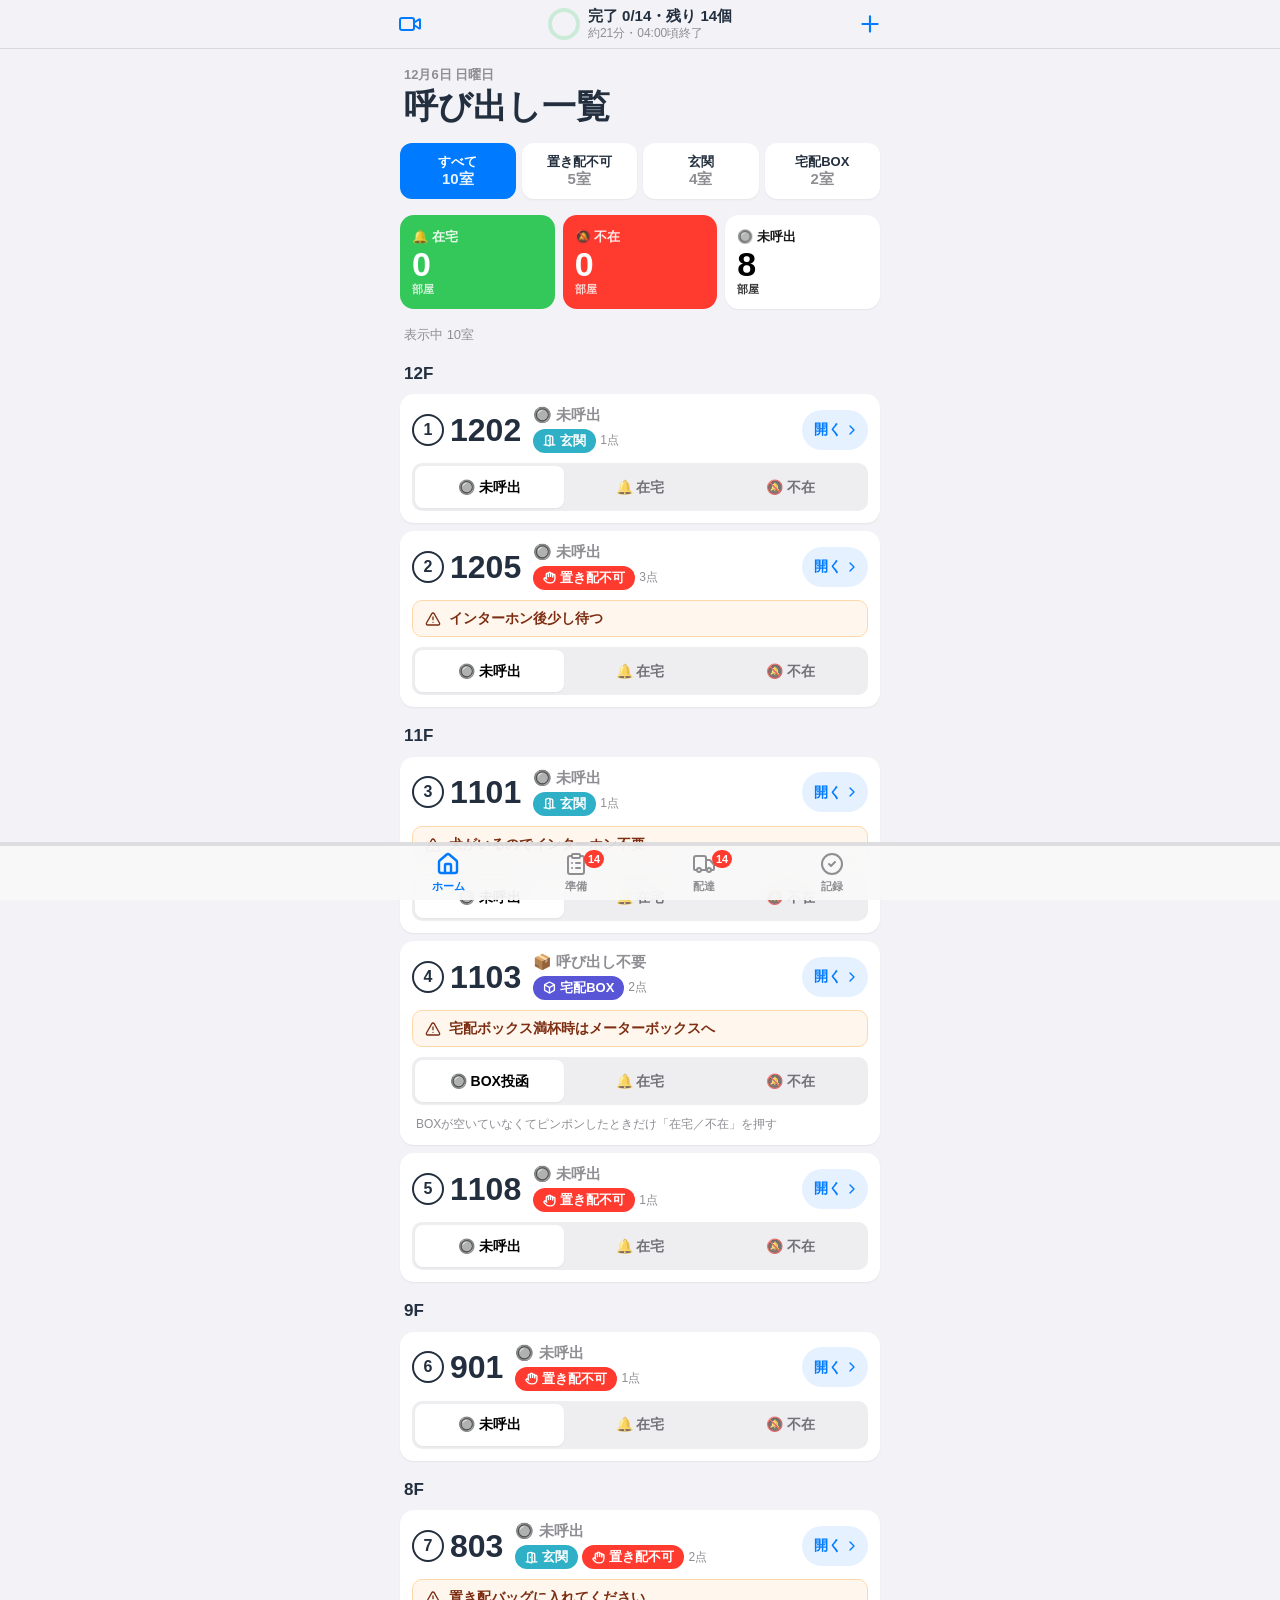
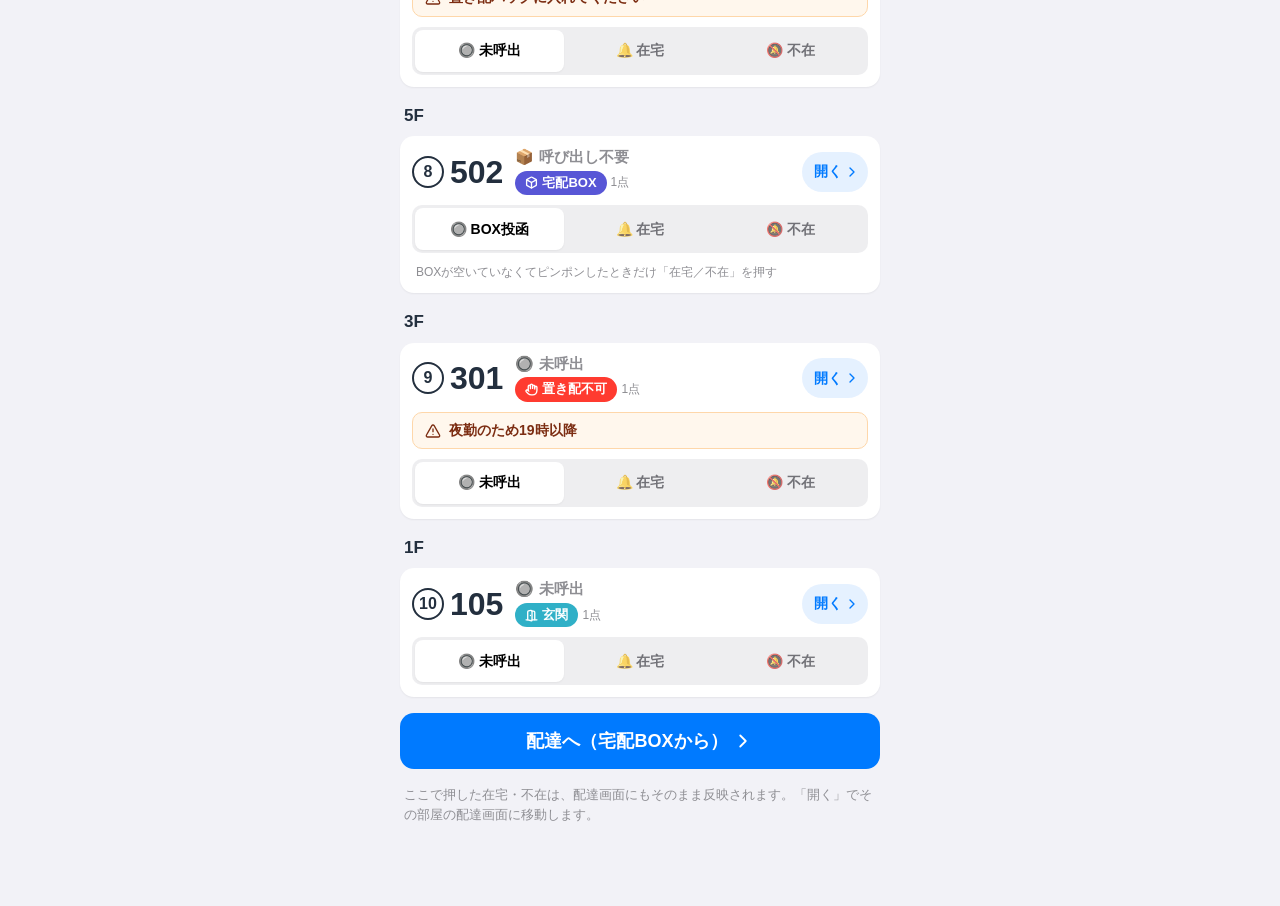
==== commit 76c19970: "Publish 2026-10-05 13:34" ====
--- a/index.html
+++ b/index.html
@@ -14,8 +14,8 @@
     <link rel="icon" type="image/svg+xml" href="./icon.svg" />
     <link rel="manifest" href="./manifest.webmanifest" />
     <title>階数別配達</title>
-    <script type="module" crossorigin src="./assets/index-DxfRunGv.js"></script>
-    <link rel="stylesheet" crossorigin href="./assets/index-BmqvwShq.css">
+    <script type="module" crossorigin src="./assets/index-jz4xLzgi.js"></script>
+    <link rel="stylesheet" crossorigin href="./assets/index-DJLhRGG0.css">
   </head>
   <body>
     <div id="root"></div>
--- a/assets/index-DJLhRGG0.css
+++ b/assets/index-DJLhRGG0.css
@@ -0,0 +1 @@
+*,:before,:after{--tw-border-spacing-x: 0;--tw-border-spacing-y: 0;--tw-translate-x: 0;--tw-translate-y: 0;--tw-rotate: 0;--tw-skew-x: 0;--tw-skew-y: 0;--tw-scale-x: 1;--tw-scale-y: 1;--tw-pan-x: ;--tw-pan-y: ;--tw-pinch-zoom: ;--tw-scroll-snap-strictness: proximity;--tw-gradient-from-position: ;--tw-gradient-via-position: ;--tw-gradient-to-position: ;--tw-ordinal: ;--tw-slashed-zero: ;--tw-numeric-figure: ;--tw-numeric-spacing: ;--tw-numeric-fraction: ;--tw-ring-inset: ;--tw-ring-offset-width: 0px;--tw-ring-offset-color: #fff;--tw-ring-color: rgb(59 130 246 / .5);--tw-ring-offset-shadow: 0 0 #0000;--tw-ring-shadow: 0 0 #0000;--tw-shadow: 0 0 #0000;--tw-shadow-colored: 0 0 #0000;--tw-blur: ;--tw-brightness: ;--tw-contrast: ;--tw-grayscale: ;--tw-hue-rotate: ;--tw-invert: ;--tw-saturate: ;--tw-sepia: ;--tw-drop-shadow: ;--tw-backdrop-blur: ;--tw-backdrop-brightness: ;--tw-backdrop-contrast: ;--tw-backdrop-grayscale: ;--tw-backdrop-hue-rotate: ;--tw-backdrop-invert: ;--tw-backdrop-opacity: ;--tw-backdrop-saturate: ;--tw-backdrop-sepia: ;--tw-contain-size: ;--tw-contain-layout: ;--tw-contain-paint: ;--tw-contain-style: }::backdrop{--tw-border-spacing-x: 0;--tw-border-spacing-y: 0;--tw-translate-x: 0;--tw-translate-y: 0;--tw-rotate: 0;--tw-skew-x: 0;--tw-skew-y: 0;--tw-scale-x: 1;--tw-scale-y: 1;--tw-pan-x: ;--tw-pan-y: ;--tw-pinch-zoom: ;--tw-scroll-snap-strictness: proximity;--tw-gradient-from-position: ;--tw-gradient-via-position: ;--tw-gradient-to-position: ;--tw-ordinal: ;--tw-slashed-zero: ;--tw-numeric-figure: ;--tw-numeric-spacing: ;--tw-numeric-fraction: ;--tw-ring-inset: ;--tw-ring-offset-width: 0px;--tw-ring-offset-color: #fff;--tw-ring-color: rgb(59 130 246 / .5);--tw-ring-offset-shadow: 0 0 #0000;--tw-ring-shadow: 0 0 #0000;--tw-shadow: 0 0 #0000;--tw-shadow-colored: 0 0 #0000;--tw-blur: ;--tw-brightness: ;--tw-contrast: ;--tw-grayscale: ;--tw-hue-rotate: ;--tw-invert: ;--tw-saturate: ;--tw-sepia: ;--tw-drop-shadow: ;--tw-backdrop-blur: ;--tw-backdrop-brightness: ;--tw-backdrop-contrast: ;--tw-backdrop-grayscale: ;--tw-backdrop-hue-rotate: ;--tw-backdrop-invert: ;--tw-backdrop-opacity: ;--tw-backdrop-saturate: ;--tw-backdrop-sepia: ;--tw-contain-size: ;--tw-contain-layout: ;--tw-contain-paint: ;--tw-contain-style: }*,:before,:after{box-sizing:border-box;border-width:0;border-style:solid;border-color:#e5e7eb}:before,:after{--tw-content: ""}html,:host{line-height:1.5;-webkit-text-size-adjust:100%;-moz-tab-size:4;-o-tab-size:4;tab-size:4;font-family:ui-sans-serif,system-ui,sans-serif,"Apple Color Emoji","Segoe UI Emoji",Segoe UI Symbol,"Noto Color Emoji";font-feature-settings:normal;font-variation-settings:normal;-webkit-tap-highlight-color:transparent}body{margin:0;line-height:inherit}hr{height:0;color:inherit;border-top-width:1px}abbr:where([title]){-webkit-text-decoration:underline dotted;text-decoration:underline dotted}h1,h2,h3,h4,h5,h6{font-size:inherit;font-weight:inherit}a{color:inherit;text-decoration:inherit}b,strong{font-weight:bolder}code,kbd,samp,pre{font-family:ui-monospace,SFMono-Regular,Menlo,Monaco,Consolas,Liberation Mono,Courier New,monospace;font-feature-settings:normal;font-variation-settings:normal;font-size:1em}small{font-size:80%}sub,sup{font-size:75%;line-height:0;position:relative;vertical-align:baseline}sub{bottom:-.25em}sup{top:-.5em}table{text-indent:0;border-color:inherit;border-collapse:collapse}button,input,optgroup,select,textarea{font-family:inherit;font-feature-settings:inherit;font-variation-settings:inherit;font-size:100%;font-weight:inherit;line-height:inherit;letter-spacing:inherit;color:inherit;margin:0;padding:0}button,select{text-transform:none}button,input:where([type=button]),input:where([type=reset]),input:where([type=submit]){-webkit-appearance:button;background-color:transparent;background-image:none}:-moz-focusring{outline:auto}:-moz-ui-invalid{box-shadow:none}progress{vertical-align:baseline}::-webkit-inner-spin-button,::-webkit-outer-spin-button{height:auto}[type=search]{-webkit-appearance:textfield;outline-offset:-2px}::-webkit-search-decoration{-webkit-appearance:none}::-webkit-file-upload-button{-webkit-appearance:button;font:inherit}summary{display:list-item}blockquote,dl,dd,h1,h2,h3,h4,h5,h6,hr,figure,p,pre{margin:0}fieldset{margin:0;padding:0}legend{padding:0}ol,ul,menu{list-style:none;margin:0;padding:0}dialog{padding:0}textarea{resize:vertical}input::-moz-placeholder,textarea::-moz-placeholder{opacity:1;color:#9ca3af}input::placeholder,textarea::placeholder{opacity:1;color:#9ca3af}button,[role=button]{cursor:pointer}:disabled{cursor:default}img,svg,video,canvas,audio,iframe,embed,object{display:block;vertical-align:middle}img,video{max-width:100%;height:auto}[hidden]:where(:not([hidden=until-found])){display:none}.fixed{position:fixed}.absolute{position:absolute}.relative{position:relative}.sticky{position:sticky}.inset-0{top:0;right:0;bottom:0;left:0}.inset-x-0{left:0;right:0}.-left-1\.5{left:-.375rem}.-top-1\.5{top:-.375rem}.bottom-0{bottom:0}.left-1\/2{left:50%}.left-\[22px\]{left:22px}.left-\[2px\]{left:2px}.right-1\.5{right:.375rem}.top-0{top:0}.top-1{top:.25rem}.top-1\.5{top:.375rem}.top-\[2px\]{top:2px}.z-10{z-index:10}.z-30{z-index:30}.z-40{z-index:40}.z-50{z-index:50}.-mx-5{margin-left:-1.25rem;margin-right:-1.25rem}.mx-auto{margin-left:auto;margin-right:auto}.my-1\.5{margin-top:.375rem;margin-bottom:.375rem}.my-3{margin-top:.75rem;margin-bottom:.75rem}.mb-3{margin-bottom:.75rem}.ml-1{margin-left:.25rem}.ml-1\.5{margin-left:.375rem}.ml-2{margin-left:.5rem}.mr-3{margin-right:.75rem}.mt-0\.5{margin-top:.125rem}.mt-1{margin-top:.25rem}.mt-2{margin-top:.5rem}.mt-3{margin-top:.75rem}.mt-4{margin-top:1rem}.block{display:block}.inline{display:inline}.flex{display:flex}.inline-flex{display:inline-flex}.grid{display:grid}.contents{display:contents}.hidden{display:none}.h-10{height:2.5rem}.h-11{height:2.75rem}.h-12{height:3rem}.h-14{height:3.5rem}.h-16{height:4rem}.h-6{height:1.5rem}.h-7{height:1.75rem}.h-8{height:2rem}.h-9{height:2.25rem}.h-\[27px\]{height:27px}.h-\[31px\]{height:31px}.h-\[3px\]{height:3px}.h-\[50px\]{height:50px}.h-\[54px\]{height:54px}.h-\[5px\]{height:5px}.h-full{height:100%}.max-h-\[94vh\]{max-height:94vh}.min-h-\[48px\]{min-height:48px}.min-h-screen{min-height:100vh}.w-11{width:2.75rem}.w-12{width:3rem}.w-16{width:4rem}.w-24{width:6rem}.w-6{width:1.5rem}.w-7{width:1.75rem}.w-9{width:2.25rem}.w-\[27px\]{width:27px}.w-\[4\.5rem\]{width:4.5rem}.w-\[51px\]{width:51px}.w-\[calc\(100\%\+2\.5rem\)\]{width:calc(100% + 2.5rem)}.w-\[calc\(100\%-2rem\)\]{width:calc(100% - 2rem)}.w-full{width:100%}.w-px{width:1px}.min-w-0{min-width:0px}.min-w-\[1\.25rem\]{min-width:1.25rem}.min-w-\[1\.5rem\]{min-width:1.5rem}.min-w-\[18px\]{min-width:18px}.min-w-\[2\.5rem\]{min-width:2.5rem}.min-w-\[2rem\]{min-width:2rem}.min-w-\[3rem\]{min-width:3rem}.min-w-\[4\.75rem\]{min-width:4.75rem}.max-w-\[320px\]{max-width:320px}.max-w-lg{max-width:32rem}.max-w-md{max-width:28rem}.flex-1{flex:1 1 0%}.shrink-0{flex-shrink:0}.-translate-x-1\/2{--tw-translate-x: -50%;transform:translate(var(--tw-translate-x),var(--tw-translate-y)) rotate(var(--tw-rotate)) skew(var(--tw-skew-x)) skewY(var(--tw-skew-y)) scaleX(var(--tw-scale-x)) scaleY(var(--tw-scale-y))}.transform{transform:translate(var(--tw-translate-x),var(--tw-translate-y)) rotate(var(--tw-rotate)) skew(var(--tw-skew-x)) skewY(var(--tw-skew-y)) scaleX(var(--tw-scale-x)) scaleY(var(--tw-scale-y))}@keyframes spin{to{transform:rotate(360deg)}}.animate-spin{animation:spin 1s linear infinite}.cursor-pointer{cursor:pointer}.resize-none{resize:none}.list-decimal{list-style-type:decimal}.grid-cols-2{grid-template-columns:repeat(2,minmax(0,1fr))}.grid-cols-3{grid-template-columns:repeat(3,minmax(0,1fr))}.grid-cols-4{grid-template-columns:repeat(4,minmax(0,1fr))}.grid-cols-\[1fr_auto_1fr\]{grid-template-columns:1fr auto 1fr}.flex-col{flex-direction:column}.flex-wrap{flex-wrap:wrap}.items-start{align-items:flex-start}.items-end{align-items:flex-end}.items-center{align-items:center}.items-baseline{align-items:baseline}.justify-end{justify-content:flex-end}.justify-center{justify-content:center}.justify-between{justify-content:space-between}.gap-0\.5{gap:.125rem}.gap-1{gap:.25rem}.gap-1\.5{gap:.375rem}.gap-2{gap:.5rem}.gap-2\.5{gap:.625rem}.gap-3{gap:.75rem}.gap-4{gap:1rem}.gap-\[2px\]{gap:2px}.space-y-1>:not([hidden])~:not([hidden]){--tw-space-y-reverse: 0;margin-top:calc(.25rem * calc(1 - var(--tw-space-y-reverse)));margin-bottom:calc(.25rem * var(--tw-space-y-reverse))}.space-y-1\.5>:not([hidden])~:not([hidden]){--tw-space-y-reverse: 0;margin-top:calc(.375rem * calc(1 - var(--tw-space-y-reverse)));margin-bottom:calc(.375rem * var(--tw-space-y-reverse))}.space-y-2>:not([hidden])~:not([hidden]){--tw-space-y-reverse: 0;margin-top:calc(.5rem * calc(1 - var(--tw-space-y-reverse)));margin-bottom:calc(.5rem * var(--tw-space-y-reverse))}.space-y-2\.5>:not([hidden])~:not([hidden]){--tw-space-y-reverse: 0;margin-top:calc(.625rem * calc(1 - var(--tw-space-y-reverse)));margin-bottom:calc(.625rem * var(--tw-space-y-reverse))}.space-y-3>:not([hidden])~:not([hidden]){--tw-space-y-reverse: 0;margin-top:calc(.75rem * calc(1 - var(--tw-space-y-reverse)));margin-bottom:calc(.75rem * var(--tw-space-y-reverse))}.space-y-4>:not([hidden])~:not([hidden]){--tw-space-y-reverse: 0;margin-top:calc(1rem * calc(1 - var(--tw-space-y-reverse)));margin-bottom:calc(1rem * var(--tw-space-y-reverse))}.space-y-6>:not([hidden])~:not([hidden]){--tw-space-y-reverse: 0;margin-top:calc(1.5rem * calc(1 - var(--tw-space-y-reverse)));margin-bottom:calc(1.5rem * var(--tw-space-y-reverse))}.divide-y>:not([hidden])~:not([hidden]){--tw-divide-y-reverse: 0;border-top-width:calc(1px * calc(1 - var(--tw-divide-y-reverse)));border-bottom-width:calc(1px * var(--tw-divide-y-reverse))}.divide-black\/\[0\.08\]>:not([hidden])~:not([hidden]){border-color:#00000014}.justify-self-start{justify-self:start}.justify-self-end{justify-self:end}.overflow-hidden{overflow:hidden}.overflow-x-auto{overflow-x:auto}.overflow-y-auto{overflow-y:auto}.truncate{overflow:hidden;text-overflow:ellipsis;white-space:nowrap}.whitespace-nowrap{white-space:nowrap}.rounded-\[10px\]{border-radius:10px}.rounded-\[12px\]{border-radius:12px}.rounded-\[14px\]{border-radius:14px}.rounded-\[20px\]{border-radius:20px}.rounded-\[8px\]{border-radius:8px}.rounded-full{border-radius:9999px}.rounded-t-\[14px\]{border-top-left-radius:14px;border-top-right-radius:14px}.border{border-width:1px}.border-2{border-width:2px}.border-\[2\.5px\]{border-width:2.5px}.border-b{border-bottom-width:1px}.border-t{border-top-width:1px}.border-\[\#007AFF\]{--tw-border-opacity: 1;border-color:rgb(0 122 255 / var(--tw-border-opacity, 1))}.border-\[\#FF9500\]{--tw-border-opacity: 1;border-color:rgb(255 149 0 / var(--tw-border-opacity, 1))}.border-black\/10{border-color:#0000001a}.border-current{border-color:currentColor}.border-orange-200{--tw-border-opacity: 1;border-color:rgb(254 215 170 / var(--tw-border-opacity, 1))}.bg-\[\#007AFF\]{--tw-bg-opacity: 1;background-color:rgb(0 122 255 / var(--tw-bg-opacity, 1))}.bg-\[\#007AFF\]\/10{background-color:#007aff1a}.bg-\[\#1C1C1E\]{--tw-bg-opacity: 1;background-color:rgb(28 28 30 / var(--tw-bg-opacity, 1))}.bg-\[\#1C1C1E\]\/90{background-color:#1c1c1ee6}.bg-\[\#1E3A8A\]\/10{background-color:#1e3a8a1a}.bg-\[\#30B0C7\]{--tw-bg-opacity: 1;background-color:rgb(48 176 199 / var(--tw-bg-opacity, 1))}.bg-\[\#30B0C7\]\/15{background-color:#30b0c726}.bg-\[\#34C759\]{--tw-bg-opacity: 1;background-color:rgb(52 199 89 / var(--tw-bg-opacity, 1))}.bg-\[\#34C759\]\/10{background-color:#34c7591a}.bg-\[\#34C759\]\/15{background-color:#34c75926}.bg-\[\#5856D6\]{--tw-bg-opacity: 1;background-color:rgb(88 86 214 / var(--tw-bg-opacity, 1))}.bg-\[\#767680\]\/20{background-color:#76768033}.bg-\[\#767680\]\/\[0\.06\]{background-color:#7676800f}.bg-\[\#767680\]\/\[0\.08\]{background-color:#76768014}.bg-\[\#767680\]\/\[0\.10\]{background-color:#7676801a}.bg-\[\#767680\]\/\[0\.12\]{background-color:#7676801f}.bg-\[\#8E8E93\]\/15{background-color:#8e8e9326}.bg-\[\#C7C7CC\]{--tw-bg-opacity: 1;background-color:rgb(199 199 204 / var(--tw-bg-opacity, 1))}.bg-\[\#E9E9EB\]{--tw-bg-opacity: 1;background-color:rgb(233 233 235 / var(--tw-bg-opacity, 1))}.bg-\[\#F2F2F7\]{--tw-bg-opacity: 1;background-color:rgb(242 242 247 / var(--tw-bg-opacity, 1))}.bg-\[\#F2F2F7\]\/85{background-color:#f2f2f7d9}.bg-\[\#F2F2F7\]\/90{background-color:#f2f2f7e6}.bg-\[\#F9F9F9\]\/90{background-color:#f9f9f9e6}.bg-\[\#FF3B30\]{--tw-bg-opacity: 1;background-color:rgb(255 59 48 / var(--tw-bg-opacity, 1))}.bg-\[\#FF3B30\]\/10{background-color:#ff3b301a}.bg-\[\#FF3B30\]\/\[0\.12\]{background-color:#ff3b301f}.bg-\[\#FF9500\]{--tw-bg-opacity: 1;background-color:rgb(255 149 0 / var(--tw-bg-opacity, 1))}.bg-\[\#FF9500\]\/10{background-color:#ff95001a}.bg-\[\#FF9500\]\/15{background-color:#ff950026}.bg-\[\#FFCC00\]\/20{background-color:#fc03}.bg-\[\#fff100\]{--tw-bg-opacity: 1;background-color:rgb(255 241 0 / var(--tw-bg-opacity, 1))}.bg-black\/15{background-color:#00000026}.bg-black\/40{background-color:#0006}.bg-orange-50{--tw-bg-opacity: 1;background-color:rgb(255 247 237 / var(--tw-bg-opacity, 1))}.bg-transparent{background-color:transparent}.bg-white{--tw-bg-opacity: 1;background-color:rgb(255 255 255 / var(--tw-bg-opacity, 1))}.bg-white\/25{background-color:#ffffff40}.bg-white\/95{background-color:#fffffff2}.p-2{padding:.5rem}.p-3{padding:.75rem}.p-4{padding:1rem}.p-6{padding:1.5rem}.p-\[3px\]{padding:3px}.px-1{padding-left:.25rem;padding-right:.25rem}.px-1\.5{padding-left:.375rem;padding-right:.375rem}.px-2{padding-left:.5rem;padding-right:.5rem}.px-2\.5{padding-left:.625rem;padding-right:.625rem}.px-3{padding-left:.75rem;padding-right:.75rem}.px-4{padding-left:1rem;padding-right:1rem}.px-5{padding-left:1.25rem;padding-right:1.25rem}.py-0\.5{padding-top:.125rem;padding-bottom:.125rem}.py-1{padding-top:.25rem;padding-bottom:.25rem}.py-1\.5{padding-top:.375rem;padding-bottom:.375rem}.py-2{padding-top:.5rem;padding-bottom:.5rem}.py-2\.5{padding-top:.625rem;padding-bottom:.625rem}.py-3{padding-top:.75rem;padding-bottom:.75rem}.py-6{padding-top:1.5rem;padding-bottom:1.5rem}.pb-1{padding-bottom:.25rem}.pb-1\.5{padding-bottom:.375rem}.pb-10{padding-bottom:2.5rem}.pb-2{padding-bottom:.5rem}.pb-3{padding-bottom:.75rem}.pb-\[calc\(env\(safe-area-inset-bottom\)\+8px\)\]{padding-bottom:calc(env(safe-area-inset-bottom) + 8px)}.pb-\[env\(safe-area-inset-bottom\)\]{padding-bottom:env(safe-area-inset-bottom)}.pl-1{padding-left:.25rem}.pl-3{padding-left:.75rem}.pl-5{padding-left:1.25rem}.pr-2{padding-right:.5rem}.pr-2\.5{padding-right:.625rem}.pt-1{padding-top:.25rem}.pt-1\.5{padding-top:.375rem}.pt-16{padding-top:4rem}.pt-2{padding-top:.5rem}.pt-3{padding-top:.75rem}.pt-5{padding-top:1.25rem}.pt-\[env\(safe-area-inset-top\)\]{padding-top:env(safe-area-inset-top)}.text-left{text-align:left}.text-center{text-align:center}.text-right{text-align:right}.font-mono{font-family:ui-monospace,SFMono-Regular,Menlo,Monaco,Consolas,Liberation Mono,Courier New,monospace}.text-2xl{font-size:1.5rem;line-height:2rem}.text-\[10px\]{font-size:10px}.text-\[11px\]{font-size:11px}.text-\[12px\]{font-size:12px}.text-\[13px\]{font-size:13px}.text-\[14px\]{font-size:14px}.text-\[15px\]{font-size:15px}.text-\[16px\]{font-size:16px}.text-\[17px\]{font-size:17px}.text-\[18px\]{font-size:18px}.text-\[20px\]{font-size:20px}.text-\[22px\]{font-size:22px}.text-\[24px\]{font-size:24px}.text-\[28px\]{font-size:28px}.text-\[32px\]{font-size:32px}.text-\[34px\]{font-size:34px}.text-\[40px\]{font-size:40px}.text-\[44px\]{font-size:44px}.text-\[48px\]{font-size:48px}.font-black{font-weight:900}.font-bold{font-weight:700}.font-semibold{font-weight:600}.tabular-nums{--tw-numeric-spacing: tabular-nums;font-variant-numeric:var(--tw-ordinal) var(--tw-slashed-zero) var(--tw-numeric-figure) var(--tw-numeric-spacing) var(--tw-numeric-fraction)}.leading-5{line-height:1.25rem}.leading-\[18px\]{line-height:18px}.leading-none{line-height:1}.leading-relaxed{line-height:1.625}.leading-snug{line-height:1.375}.leading-tight{line-height:1.25}.tracking-tight{letter-spacing:-.025em}.tracking-wider{letter-spacing:.05em}.text-\[\#0062CC\]{--tw-text-opacity: 1;color:rgb(0 98 204 / var(--tw-text-opacity, 1))}.text-\[\#007AFF\]{--tw-text-opacity: 1;color:rgb(0 122 255 / var(--tw-text-opacity, 1))}.text-\[\#0E7C8C\]{--tw-text-opacity: 1;color:rgb(14 124 140 / var(--tw-text-opacity, 1))}.text-\[\#1E3A8A\]{--tw-text-opacity: 1;color:rgb(30 58 138 / var(--tw-text-opacity, 1))}.text-\[\#1E7B34\]{--tw-text-opacity: 1;color:rgb(30 123 52 / var(--tw-text-opacity, 1))}.text-\[\#232F3E\]{--tw-text-opacity: 1;color:rgb(35 47 62 / var(--tw-text-opacity, 1))}.text-\[\#34C759\]{--tw-text-opacity: 1;color:rgb(52 199 89 / var(--tw-text-opacity, 1))}.text-\[\#3C3C43\]\/70{color:#3c3c43b3}.text-\[\#48484A\]{--tw-text-opacity: 1;color:rgb(72 72 74 / var(--tw-text-opacity, 1))}.text-\[\#8A6D00\]{--tw-text-opacity: 1;color:rgb(138 109 0 / var(--tw-text-opacity, 1))}.text-\[\#8E8E93\]{--tw-text-opacity: 1;color:rgb(142 142 147 / var(--tw-text-opacity, 1))}.text-\[\#B35F00\]{--tw-text-opacity: 1;color:rgb(179 95 0 / var(--tw-text-opacity, 1))}.text-\[\#C7C7CC\]{--tw-text-opacity: 1;color:rgb(199 199 204 / var(--tw-text-opacity, 1))}.text-\[\#D70015\]{--tw-text-opacity: 1;color:rgb(215 0 21 / var(--tw-text-opacity, 1))}.text-\[\#FF3B30\]{--tw-text-opacity: 1;color:rgb(255 59 48 / var(--tw-text-opacity, 1))}.text-\[\#FF9500\]{--tw-text-opacity: 1;color:rgb(255 149 0 / var(--tw-text-opacity, 1))}.text-\[\#FFD60A\]{--tw-text-opacity: 1;color:rgb(255 214 10 / var(--tw-text-opacity, 1))}.text-black{--tw-text-opacity: 1;color:rgb(0 0 0 / var(--tw-text-opacity, 1))}.text-orange-900{--tw-text-opacity: 1;color:rgb(124 45 18 / var(--tw-text-opacity, 1))}.text-white{--tw-text-opacity: 1;color:rgb(255 255 255 / var(--tw-text-opacity, 1))}.antialiased{-webkit-font-smoothing:antialiased;-moz-osx-font-smoothing:grayscale}.opacity-40{opacity:.4}.opacity-50{opacity:.5}.opacity-80{opacity:.8}.opacity-90{opacity:.9}.shadow{--tw-shadow: 0 1px 3px 0 rgb(0 0 0 / .1), 0 1px 2px -1px rgb(0 0 0 / .1);--tw-shadow-colored: 0 1px 3px 0 var(--tw-shadow-color), 0 1px 2px -1px var(--tw-shadow-color);box-shadow:var(--tw-ring-offset-shadow, 0 0 #0000),var(--tw-ring-shadow, 0 0 #0000),var(--tw-shadow)}.shadow-2xl{--tw-shadow: 0 25px 50px -12px rgb(0 0 0 / .25);--tw-shadow-colored: 0 25px 50px -12px var(--tw-shadow-color);box-shadow:var(--tw-ring-offset-shadow, 0 0 #0000),var(--tw-ring-shadow, 0 0 #0000),var(--tw-shadow)}.shadow-\[0_1px_2px_rgba\(0\,0\,0\,0\.04\)\]{--tw-shadow: 0 1px 2px rgba(0,0,0,.04);--tw-shadow-colored: 0 1px 2px var(--tw-shadow-color);box-shadow:var(--tw-ring-offset-shadow, 0 0 #0000),var(--tw-ring-shadow, 0 0 #0000),var(--tw-shadow)}.shadow-\[0_1px_2px_rgba\(0\,0\,0\,0\.06\)\]{--tw-shadow: 0 1px 2px rgba(0,0,0,.06);--tw-shadow-colored: 0 1px 2px var(--tw-shadow-color);box-shadow:var(--tw-ring-offset-shadow, 0 0 #0000),var(--tw-ring-shadow, 0 0 #0000),var(--tw-shadow)}.shadow-sm{--tw-shadow: 0 1px 2px 0 rgb(0 0 0 / .05);--tw-shadow-colored: 0 1px 2px 0 var(--tw-shadow-color);box-shadow:var(--tw-ring-offset-shadow, 0 0 #0000),var(--tw-ring-shadow, 0 0 #0000),var(--tw-shadow)}.shadow-xl{--tw-shadow: 0 20px 25px -5px rgb(0 0 0 / .1), 0 8px 10px -6px rgb(0 0 0 / .1);--tw-shadow-colored: 0 20px 25px -5px var(--tw-shadow-color), 0 8px 10px -6px var(--tw-shadow-color);box-shadow:var(--tw-ring-offset-shadow, 0 0 #0000),var(--tw-ring-shadow, 0 0 #0000),var(--tw-shadow)}.outline-none{outline:2px solid transparent;outline-offset:2px}.\!ring{--tw-ring-offset-shadow: var(--tw-ring-inset) 0 0 0 var(--tw-ring-offset-width) var(--tw-ring-offset-color) !important;--tw-ring-shadow: var(--tw-ring-inset) 0 0 0 calc(3px + var(--tw-ring-offset-width)) var(--tw-ring-color) !important;box-shadow:var(--tw-ring-offset-shadow),var(--tw-ring-shadow),var(--tw-shadow, 0 0 #0000)!important}.ring{--tw-ring-offset-shadow: var(--tw-ring-inset) 0 0 0 var(--tw-ring-offset-width) var(--tw-ring-offset-color);--tw-ring-shadow: var(--tw-ring-inset) 0 0 0 calc(3px + var(--tw-ring-offset-width)) var(--tw-ring-color);box-shadow:var(--tw-ring-offset-shadow),var(--tw-ring-shadow),var(--tw-shadow, 0 0 #0000)}.ring-1{--tw-ring-offset-shadow: var(--tw-ring-inset) 0 0 0 var(--tw-ring-offset-width) var(--tw-ring-offset-color);--tw-ring-shadow: var(--tw-ring-inset) 0 0 0 calc(1px + var(--tw-ring-offset-width)) var(--tw-ring-color);box-shadow:var(--tw-ring-offset-shadow),var(--tw-ring-shadow),var(--tw-shadow, 0 0 #0000)}.ring-2{--tw-ring-offset-shadow: var(--tw-ring-inset) 0 0 0 var(--tw-ring-offset-width) var(--tw-ring-offset-color);--tw-ring-shadow: var(--tw-ring-inset) 0 0 0 calc(2px + var(--tw-ring-offset-width)) var(--tw-ring-color);box-shadow:var(--tw-ring-offset-shadow),var(--tw-ring-shadow),var(--tw-shadow, 0 0 #0000)}.ring-4{--tw-ring-offset-shadow: var(--tw-ring-inset) 0 0 0 var(--tw-ring-offset-width) var(--tw-ring-offset-color);--tw-ring-shadow: var(--tw-ring-inset) 0 0 0 calc(4px + var(--tw-ring-offset-width)) var(--tw-ring-color);box-shadow:var(--tw-ring-offset-shadow),var(--tw-ring-shadow),var(--tw-shadow, 0 0 #0000)}.ring-\[\#007AFF\]{--tw-ring-opacity: 1;--tw-ring-color: rgb(0 122 255 / var(--tw-ring-opacity, 1))}.ring-\[\#34C759\]{--tw-ring-opacity: 1;--tw-ring-color: rgb(52 199 89 / var(--tw-ring-opacity, 1))}.ring-\[\#FF3B30\]{--tw-ring-opacity: 1;--tw-ring-color: rgb(255 59 48 / var(--tw-ring-opacity, 1))}.ring-black\/20{--tw-ring-color: rgb(0 0 0 / .2)}.filter{filter:var(--tw-blur) var(--tw-brightness) var(--tw-contrast) var(--tw-grayscale) var(--tw-hue-rotate) var(--tw-invert) var(--tw-saturate) var(--tw-sepia) var(--tw-drop-shadow)}.backdrop-blur-sm{--tw-backdrop-blur: blur(4px);-webkit-backdrop-filter:var(--tw-backdrop-blur) var(--tw-backdrop-brightness) var(--tw-backdrop-contrast) var(--tw-backdrop-grayscale) var(--tw-backdrop-hue-rotate) var(--tw-backdrop-invert) var(--tw-backdrop-opacity) var(--tw-backdrop-saturate) var(--tw-backdrop-sepia);backdrop-filter:var(--tw-backdrop-blur) var(--tw-backdrop-brightness) var(--tw-backdrop-contrast) var(--tw-backdrop-grayscale) var(--tw-backdrop-hue-rotate) var(--tw-backdrop-invert) var(--tw-backdrop-opacity) var(--tw-backdrop-saturate) var(--tw-backdrop-sepia)}.backdrop-blur-xl{--tw-backdrop-blur: blur(24px);-webkit-backdrop-filter:var(--tw-backdrop-blur) var(--tw-backdrop-brightness) var(--tw-backdrop-contrast) var(--tw-backdrop-grayscale) var(--tw-backdrop-hue-rotate) var(--tw-backdrop-invert) var(--tw-backdrop-opacity) var(--tw-backdrop-saturate) var(--tw-backdrop-sepia);backdrop-filter:var(--tw-backdrop-blur) var(--tw-backdrop-brightness) var(--tw-backdrop-contrast) var(--tw-backdrop-grayscale) var(--tw-backdrop-hue-rotate) var(--tw-backdrop-invert) var(--tw-backdrop-opacity) var(--tw-backdrop-saturate) var(--tw-backdrop-sepia)}.transition{transition-property:color,background-color,border-color,text-decoration-color,fill,stroke,opacity,box-shadow,transform,filter,backdrop-filter;transition-timing-function:cubic-bezier(.4,0,.2,1);transition-duration:.15s}.transition-all{transition-property:all;transition-timing-function:cubic-bezier(.4,0,.2,1);transition-duration:.15s}.duration-500{transition-duration:.5s}.\[scrollbar-width\:none\]{scrollbar-width:none}body{background:#f2f2f7}@media (prefers-color-scheme: dark){body{background:#000}}.placeholder\:text-\[\#C7C7CC\]::-moz-placeholder{--tw-text-opacity: 1;color:rgb(199 199 204 / var(--tw-text-opacity, 1))}.placeholder\:text-\[\#C7C7CC\]::placeholder{--tw-text-opacity: 1;color:rgb(199 199 204 / var(--tw-text-opacity, 1))}.placeholder\:text-black\/30::-moz-placeholder{color:#0000004d}.placeholder\:text-black\/30::placeholder{color:#0000004d}.active\:scale-95:active{--tw-scale-x: .95;--tw-scale-y: .95;transform:translate(var(--tw-translate-x),var(--tw-translate-y)) rotate(var(--tw-rotate)) skew(var(--tw-skew-x)) skewY(var(--tw-skew-y)) scaleX(var(--tw-scale-x)) scaleY(var(--tw-scale-y))}.active\:scale-\[0\.98\]:active{--tw-scale-x: .98;--tw-scale-y: .98;transform:translate(var(--tw-translate-x),var(--tw-translate-y)) rotate(var(--tw-rotate)) skew(var(--tw-skew-x)) skewY(var(--tw-skew-y)) scaleX(var(--tw-scale-x)) scaleY(var(--tw-scale-y))}.active\:bg-\[\#E5E5EA\]:active{--tw-bg-opacity: 1;background-color:rgb(229 229 234 / var(--tw-bg-opacity, 1))}.active\:bg-black\/10:active{background-color:#0000001a}.active\:bg-black\/5:active{background-color:#0000000d}.active\:opacity-50:active{opacity:.5}.active\:opacity-60:active{opacity:.6}.active\:opacity-80:active{opacity:.8}.disabled\:text-\[\#C7C7CC\]:disabled{--tw-text-opacity: 1;color:rgb(199 199 204 / var(--tw-text-opacity, 1))}.disabled\:opacity-30:disabled{opacity:.3}.disabled\:opacity-40:disabled{opacity:.4}@media (prefers-color-scheme: dark){.dark\:divide-white\/10>:not([hidden])~:not([hidden]){border-color:#ffffff1a}.dark\:border-orange-400\/30{border-color:#fb923c4d}.dark\:border-white\/10{border-color:#ffffff1a}.dark\:border-white\/15{border-color:#ffffff26}.dark\:bg-\[\#1C1C1E\]{--tw-bg-opacity: 1;background-color:rgb(28 28 30 / var(--tw-bg-opacity, 1))}.dark\:bg-\[\#1C1C1E\]\/90{background-color:#1c1c1ee6}.dark\:bg-\[\#2C2C2E\]{--tw-bg-opacity: 1;background-color:rgb(44 44 46 / var(--tw-bg-opacity, 1))}.dark\:bg-\[\#2C2C2E\]\/95{background-color:#2c2c2ef2}.dark\:bg-\[\#39393D\]{--tw-bg-opacity: 1;background-color:rgb(57 57 61 / var(--tw-bg-opacity, 1))}.dark\:bg-\[\#3A3A3C\]\/95{background-color:#3a3a3cf2}.dark\:bg-\[\#3B82F6\]\/20{background-color:#3b82f633}.dark\:bg-\[\#48484A\]{--tw-bg-opacity: 1;background-color:rgb(72 72 74 / var(--tw-bg-opacity, 1))}.dark\:bg-\[\#636366\]{--tw-bg-opacity: 1;background-color:rgb(99 99 102 / var(--tw-bg-opacity, 1))}.dark\:bg-\[\#767680\]\/15{background-color:#76768026}.dark\:bg-\[\#767680\]\/20{background-color:#76768033}.dark\:bg-\[\#767680\]\/25{background-color:#76768040}.dark\:bg-black{--tw-bg-opacity: 1;background-color:rgb(0 0 0 / var(--tw-bg-opacity, 1))}.dark\:bg-black\/80{background-color:#000c}.dark\:bg-orange-500\/15{background-color:#f9731626}.dark\:bg-white{--tw-bg-opacity: 1;background-color:rgb(255 255 255 / var(--tw-bg-opacity, 1))}.dark\:bg-white\/15{background-color:#ffffff26}.dark\:text-\[\#409CFF\]{--tw-text-opacity: 1;color:rgb(64 156 255 / var(--tw-text-opacity, 1))}.dark\:text-\[\#4CD964\]{--tw-text-opacity: 1;color:rgb(76 217 100 / var(--tw-text-opacity, 1))}.dark\:text-\[\#5FD3E4\]{--tw-text-opacity: 1;color:rgb(95 211 228 / var(--tw-text-opacity, 1))}.dark\:text-\[\#9DBBFF\]{--tw-text-opacity: 1;color:rgb(157 187 255 / var(--tw-text-opacity, 1))}.dark\:text-\[\#D1D1D6\]{--tw-text-opacity: 1;color:rgb(209 209 214 / var(--tw-text-opacity, 1))}.dark\:text-\[\#FF6961\]{--tw-text-opacity: 1;color:rgb(255 105 97 / var(--tw-text-opacity, 1))}.dark\:text-\[\#FFB340\]{--tw-text-opacity: 1;color:rgb(255 179 64 / var(--tw-text-opacity, 1))}.dark\:text-\[\#FFD60A\]{--tw-text-opacity: 1;color:rgb(255 214 10 / var(--tw-text-opacity, 1))}.dark\:text-black{--tw-text-opacity: 1;color:rgb(0 0 0 / var(--tw-text-opacity, 1))}.dark\:text-orange-200{--tw-text-opacity: 1;color:rgb(254 215 170 / var(--tw-text-opacity, 1))}.dark\:text-white{--tw-text-opacity: 1;color:rgb(255 255 255 / var(--tw-text-opacity, 1))}.dark\:text-white\/60{color:#fff9}.dark\:text-white\/85{color:#ffffffd9}.dark\:placeholder\:text-\[\#636366\]::-moz-placeholder{--tw-text-opacity: 1;color:rgb(99 99 102 / var(--tw-text-opacity, 1))}.dark\:placeholder\:text-\[\#636366\]::placeholder{--tw-text-opacity: 1;color:rgb(99 99 102 / var(--tw-text-opacity, 1))}}
